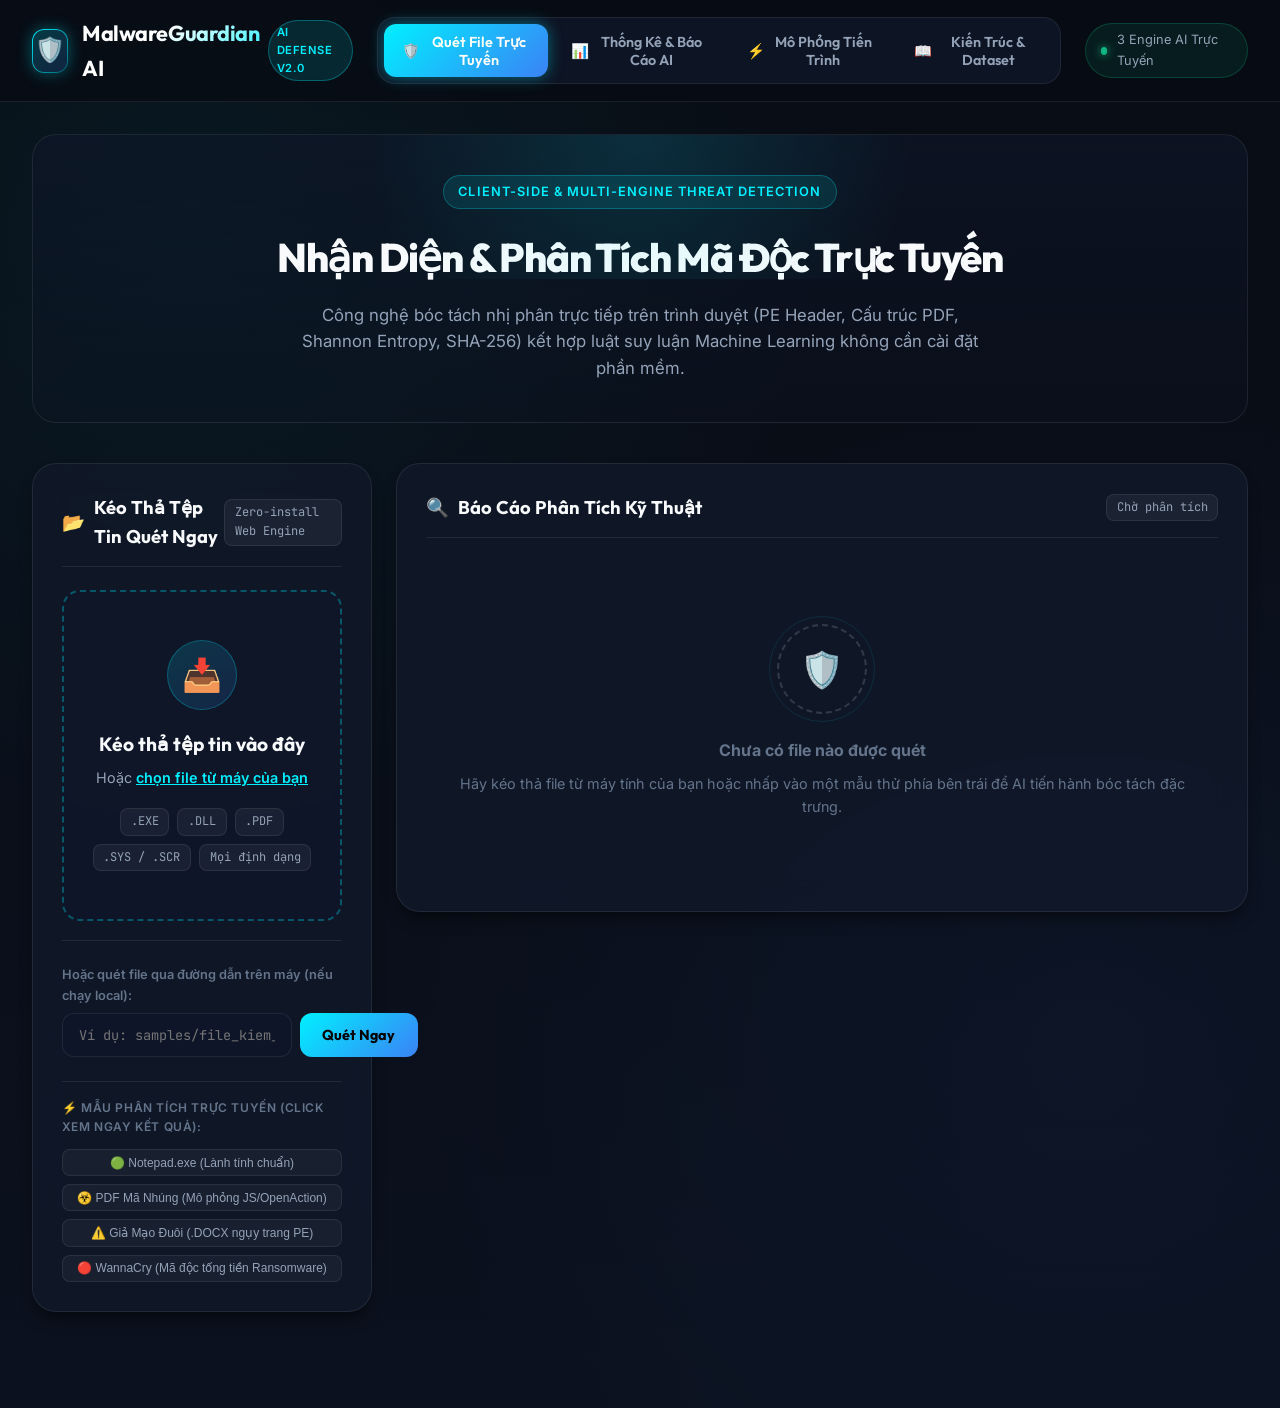
==== index.html @ 702cf010 "feat: redesign scan results into side-by-side two-column dashboard and implement 2-page enterprise c" ====
<!DOCTYPE html>
<html lang="vi">
<head>
  <meta charset="UTF-8">
  <meta name="viewport" content="width=device-width, initial-scale=1.0">
  <title>MalwareGuardian AI - Hệ Thống Nhận Diện Mã Độc Đa Tầng</title>
  <meta name="description" content="Hệ thống phân tích và nhận diện mã độc thời gian thực ứng dụng Machine Learning (PE Header, Cấu trúc PDF, Hành vi tiến trình hệ điều hành)">
  
  <!-- Google Fonts -->
  <link rel="preconnect" href="https://fonts.googleapis.com">
  <link rel="preconnect" href="https://fonts.gstatic.com" crossorigin>
  <link href="https://fonts.googleapis.com/css2?family=Inter:wght@300;400;500;600;700&family=Outfit:wght@400;500;600;700;800&family=JetBrains+Mono:wght@400;500;600&display=swap" rel="stylesheet">
  
  <!-- Stylesheet -->
  <link rel="stylesheet" href="./static/css/style.css">
</head>
<body>

  <!-- Site Header -->
  <header class="site-header">
    <div class="nav-container">
      <a href="#" class="brand">
        <div class="brand-icon">🛡️</div>
        <div class="brand-text">
          <div style="display:flex; align-items:center;">
            <h1>MalwareGuardian AI</h1>
            <span class="brand-badge">AI DEFENSE v2.0</span>
          </div>
        </div>
      </a>

      <!-- Navigation Tabs -->
      <nav class="nav-tabs" id="navTabs">
        <button class="nav-tab-btn active" data-tab="tab-scanner">
          <span>🛡️</span> Quét File Trực Tuyến
        </button>
        <button class="nav-tab-btn" data-tab="tab-analytics">
          <span>📊</span> Thống Kê & Báo Cáo AI
        </button>
        <button class="nav-tab-btn" data-tab="tab-simulator">
          <span>⚡</span> Mô Phỏng Tiến Trình
        </button>
        <button class="nav-tab-btn" data-tab="tab-docs">
          <span>📖</span> Kiến Trúc & Dataset
        </button>
      </nav>

      <!-- System Pulse -->
      <div class="system-status">
        <div class="status-dot"></div>
        <span>3 Engine AI Trực Tuyến</span>
      </div>
    </div>
  </header>

  <!-- Main Content Wrapper -->
  <main class="main-wrapper">

    <!-- =========================================================================
         TAB 1: FILE SCANNER (QUÉT FILE TRỰC TIẾP TRÊN TRÌNH DUYỆT)
         ========================================================================= -->
    <section id="tab-scanner" class="tab-content active">
      
      <div class="hero-banner">
        <div class="hero-tag">CLIENT-SIDE & MULTI-ENGINE THREAT DETECTION</div>
        <h2 class="hero-title">Nhận Diện & Phân Tích Mã Độc Trực Tuyến</h2>
        <p class="hero-desc">
          Công nghệ bóc tách nhị phân trực tiếp trên trình duyệt (PE Header, Cấu trúc PDF, Shannon Entropy, SHA-256) kết hợp luật suy luận Machine Learning không cần cài đặt phần mềm.
        </p>
      </div>

      <div class="scanner-grid">
        
        <!-- Left: Upload & Input Panel -->
        <div class="glass-card">
          <div class="card-header">
            <h3 class="card-title"><span>📂</span> Kéo Thả Tệp Tin Quét Ngay</h3>
            <span class="chip">Zero-install Web Engine</span>
          </div>

          <!-- Drag and Drop Zone -->
          <div class="dropzone" id="dropzone">
            <input type="file" id="fileInput" style="display: none;" />
            <div class="dropzone-icon">📥</div>
            <div class="dropzone-prompt">
              <h3>Kéo thả tệp tin vào đây</h3>
              <p>Hoặc <span style="color: var(--primary); text-decoration: underline; font-weight: 600;">chọn file từ máy của bạn</span></p>
            </div>
            <div class="supported-chips">
              <span class="chip">.EXE</span>
              <span class="chip">.DLL</span>
              <span class="chip">.PDF</span>
              <span class="chip">.SYS / .SCR</span>
              <span class="chip">Mọi định dạng</span>
            </div>
          </div>

          <!-- Local Path Scanner -->
          <div class="path-input-group" style="margin-top: 1.2rem;">
            <label for="localFilePath" style="font-size: 0.8rem; color: var(--text-dim); display: block; margin-bottom: 0.4rem;">Hoặc quét file qua đường dẫn trên máy (nếu chạy local):</label>
            <div class="path-input-flex" style="display: flex; gap: 0.5rem;">
              <input type="text" id="localFilePath" class="cyber-input" style="flex: 1;" placeholder="Ví dụ: samples/file_kiem_thu_mo_phong_doc_hai.pdf" />
              <button id="btnScanPath" class="cyber-btn" style="white-space: nowrap;">Quét Ngay</button>
            </div>
          </div>

          <!-- Quick Test Presets -->
          <div class="presets-section" style="margin-top: 1.5rem; border-top: 1px solid var(--border-subtle); padding-top: 1rem;">
            <div class="presets-title">⚡ Mẫu Phân Tích Trực Tuyến (Click xem ngay kết quả):</div>
            <div class="preset-buttons" style="margin-top: 0.8rem; display: flex; flex-direction: column; gap: 0.5rem;">
              <button class="preset-btn" data-preset="notepad" data-path="samples/file_lanh_tinh.exe">🟢 Notepad.exe (Lành tính chuẩn)</button>
              <button class="preset-btn" data-preset="pdf_exploit" data-path="samples/file_kiem_thu_mo_phong_doc_hai.pdf">☣️ PDF Mã Nhúng (Mô phỏng JS/OpenAction)</button>
              <button class="preset-btn" data-preset="spoofed" data-path="samples/file_doc_hai_gia_mao.docx">⚠️ Giả Mạo Đuôi (.DOCX ngụy trang PE)</button>
              <button class="preset-btn" data-preset="wannacry">🔴 WannaCry (Mã độc tống tiền Ransomware)</button>
            </div>
          </div>

        </div>

        <!-- Right: Real-time Scan Results Panel -->
        <div class="glass-card" id="resultsCard">
          <div class="card-header">
            <h3 class="card-title"><span>🔍</span> Báo Cáo Phân Tích Kỹ Thuật</h3>
            <span id="scanStatusBadge" class="chip">Chờ phân tích</span>
          </div>

          <!-- Placeholder when no scan performed -->
          <div id="scanPlaceholder" class="scan-placeholder">
            <div class="placeholder-radar">🛡️</div>
            <h4>Chưa có file nào được quét</h4>
            <p style="margin-top: 0.5rem; font-size: 0.9rem;">Hãy kéo thả file từ máy tính của bạn hoặc nhấp vào một mẫu thử phía bên trái để AI tiến hành bóc tách đặc trưng.</p>
          </div>

          <!-- Dynamic Results Content -->
          <div id="scanResultsContent" style="display: none;">
            
            <!-- Verdict Banner -->
            <div id="verdictBanner" class="verdict-banner safe">
              <div class="verdict-info">
                <div id="verdictIcon" class="verdict-icon">🛡️</div>
                <div>
                  <div id="verdictTitle" class="verdict-title">AN TOÀN / LÀNH TÍNH</div>
                  <div id="verdictEngine" style="font-size: 0.85rem; color: var(--text-muted);">Engine: AI PE Header Classifier</div>
                </div>
              </div>
              <div class="verdict-score-box">
                <div id="verdictScore" class="score-num">99.8%</div>
                <div class="score-label">Độ Tin Cậy AI</div>
              </div>
            </div>

            <!-- Two-Column Side-By-Side Forensic Dashboard (Cột kép song song không cần cuộn) -->
            <div class="results-columns-grid">

              <!-- CỘT 1: THÔNG SỐ ĐỊNH DANH & BẰNG CHỨNG NHỊ PHÂN -->
              <div class="result-column">
                <div class="column-card-title">
                  <span>📊</span> <span>Giám Định Nhị Phân & Thuộc Tính</span>
                </div>

                <!-- Hashes & File Info -->
                <div class="meta-section">
                  <div class="meta-box">
                    <div class="meta-label">
                      <span>Tên Tập Tin</span>
                      <span id="resFileTypeBadge" class="chip">PE</span>
                    </div>
                    <div id="resFileName" class="meta-value">notepad.exe</div>
                    <div id="resFileSize" style="font-size: 0.75rem; color: var(--text-dim); margin-top: 0.2rem;">214.5 KB</div>
                  </div>

                  <div class="meta-box">
                    <div class="meta-label">
                      <span>MÃ BĂM SHA-256</span>
                      <button class="copy-btn" id="btnCopyHash" title="Sao chép SHA-256">📋 Copy</button>
                    </div>
                    <div id="resSha256" class="meta-value" style="font-size: 0.75rem;">-</div>
                  </div>
                </div>

                <!-- Shannon Entropy Bar -->
                <div class="entropy-container">
                  <div class="entropy-header">
                    <div><strong>Độ Hỗn Loạn Shannon Entropy:</strong> <span id="entropyVal" style="color: var(--primary); font-family: var(--font-mono); font-weight: 700;">3.42</span> / 8.0</div>
                    <div id="entropyStatus" style="font-size: 0.8rem; color: var(--safe);">Bình thường (Dữ liệu không bị mã hóa ngầm)</div>
                  </div>
                  <div class="entropy-track">
                    <div id="entropyFill" class="entropy-fill" style="width: 43%;"></div>
                  </div>
                  <div class="entropy-scale">
                    <span>0.0 (Thuần văn bản)</span>
                    <span>6.0 (Dữ liệu nén)</span>
                    <span>7.2+ (Nghi vấn Packer/Ransomware)</span>
                    <span>8.0</span>
                  </div>
                </div>

                <!-- Technical Extracted Features Table -->
                <div class="feature-details">
                  <div style="padding: 0.75rem 1rem; border-bottom: 1px solid var(--border-subtle); font-size: 0.85rem; font-weight: 700; display: flex; justify-content: space-between;">
                    <span>Chi Tiết Đặc Trưng Kỹ Thuật Trích Xuất</span>
                    <span id="featuresCountBadge" style="color: var(--primary);">25 thông số</span>
                  </div>
                  <div style="max-height: 220px; overflow-y: auto;">
                    <table class="feature-table">
                      <thead>
                        <tr>
                          <th>Thuộc Tính (Feature)</th>
                          <th>Giá Trị Trích Xuất</th>
                        </tr>
                      </thead>
                      <tbody id="featuresTableBody">
                        <!-- Dynamic Rows -->
                      </tbody>
                    </table>
                  </div>
                </div>
              </div>

              <!-- CỘT 2: PHÂN TÍCH HÀNH VI MITRE & TRUNG TÂM KHẮC PHỤC (CỘT MỚI) -->
              <div class="result-column">
                <div class="column-card-title">
                  <span>🎯</span> <span>Hành Vi MITRE ATT&CK & Ứng Cứu Sự Cố</span>
                </div>

                <!-- Threat Behavior & MITRE ATT&CK Mapping (Xem nó làm gì) -->
                <div id="threatBehaviorCard" class="feature-details" style="border-left: 3px solid var(--danger); margin-top: 0; padding: 1rem;">
                  <div style="font-weight: 700; font-size: 0.95rem; margin-bottom: 0.5rem; color: #fff; display: flex; align-items: center; justify-content: space-between;">
                    <span>🎯 Phân Tích Hành Vi & MITRE ATT&CK</span>
                    <span id="threatAttackBadge" class="chip" style="color: var(--danger); border-color: var(--danger);">Phát hiện rủi ro</span>
                  </div>
                  <p id="behaviorSummaryText" style="font-size: 0.85rem; color: var(--text-muted); margin-bottom: 0.75rem;">-</p>
                  
                  <div style="font-size: 0.8rem; font-weight: 600; color: var(--text-main); margin-bottom: 0.4rem;">Các hành vi mã độc ghi nhận:</div>
                  <ul id="threatActionsList" style="font-size: 0.8rem; color: var(--text-muted); padding-left: 1.2rem; line-height: 1.6; margin-bottom: 0.8rem;">
                  </ul>

                  <div id="mitreContainer" style="display: flex; gap: 0.4rem; flex-wrap: wrap;">
                  </div>
                </div>

                <!-- Incident Remediation & Vault Center (Khắc phục sự cố) -->
                <div class="feature-details" style="border-left: 3px solid var(--primary); background: rgba(15, 23, 42, 0.85); margin-top: 0; padding: 1rem;">
                  <div style="font-weight: 700; font-size: 0.95rem; margin-bottom: 0.4rem; color: #fff;">
                    🛡️ Trung Tâm Khắc Phục Sự Cố & Vùng An Toàn
                  </div>
                  <p style="font-size: 0.8rem; color: var(--text-dim); margin-bottom: 0.9rem;">
                    Các tùy chọn xử lý tức thời nhằm bảo vệ máy tính, vô hiệu hóa mã độc (chống Defender xóa nhầm) và xuất báo cáo PDF.
                  </p>
                  <div style="display: grid; grid-template-columns: repeat(2, 1fr); gap: 0.6rem;">
                    <button id="btnQuarantine" class="cyber-btn cyber-btn-outline" style="font-size: 0.78rem; padding: 0.6rem; border-color: rgba(245, 158, 11, 0.4); color: var(--warning);">
                      🔒 Cách Ly Vào Vault (Mã Hóa)
                    </button>
                    <button id="btnDisarmPdf" class="cyber-btn cyber-btn-outline" style="font-size: 0.78rem; padding: 0.6rem; border-color: rgba(16, 185, 129, 0.4); color: var(--safe);">
                      🧹 Khử Độc Tài Liệu (CDR Disarm)
                    </button>
                    <button id="btnExportPdf" class="cyber-btn" style="font-size: 0.78rem; padding: 0.6rem; background: linear-gradient(135deg, #00f0ff, #3b82f6); color: #000;">
                      📄 Xuất Báo Cáo Sự Cố PDF
                    </button>
                    <button id="btnShredFile" class="cyber-btn cyber-btn-outline" style="font-size: 0.78rem; padding: 0.6rem; border-color: rgba(244, 63, 94, 0.4); color: var(--danger);">
                      💣 Tiêu Hủy Vĩnh Viễn (DoD)
                    </button>
                  </div>
                  <div id="remediationStatusMsg" style="display: none; margin-top: 0.8rem; font-size: 0.8rem; padding: 0.6rem; border-radius: var(--radius-sm); background: rgba(16, 185, 129, 0.1); border: 1px solid rgba(16, 185, 129, 0.3); color: var(--safe);">
                  </div>
                </div>

                <!-- Action Export Bar -->
                <div style="display: flex; gap: 0.75rem; margin-top: 0.2rem;">
                  <button id="btnExportJson" class="cyber-btn cyber-btn-outline" style="flex: 1;">📥 Xuất Dữ Liệu JSON</button>
                  <button id="btnScanAnother" class="cyber-btn" style="flex: 1;">🔄 Quét File Mới</button>
                </div>

              </div>

            </div>

          </div>

        </div>

      </div>

    </section>

    <!-- =========================================================================
         TAB 2: MODEL ANALYTICS & ACADEMIC REPORTS
         ========================================================================= -->
    <section id="tab-analytics" class="tab-content">
      
      <div class="hero-banner">
        <div class="hero-tag">ACADEMIC BENCHMARKS & EVALUATION</div>
        <h2 class="hero-title">Thống Kê Mô Hình & Biểu Đồ Nghiên Cứu</h2>
        <p class="hero-desc">
          Kết quả đánh giá thực nghiệm của 3 Engine Machine Learning trên các tập dữ liệu chuẩn Kaggle (Ma trận nhầm lẫn, Feature Importance, So sánh hiệu năng).
        </p>
      </div>

      <!-- Overview 3 Models Cards -->
      <div class="models-overview-grid">
        
        <!-- Model 1: PE Static -->
        <div class="model-metric-card">
          <span class="model-badge">ENGINE 1: PE HEADER</span>
          <h3>Mã Độc File Thực Thi (.exe, .dll)</h3>
          <p style="font-size: 0.85rem; color: var(--text-muted);">Huấn luyện trên 1.156 mẫu Windows PE với 25 đặc trưng cấu trúc Header.</p>
          <div class="metric-stats-row">
            <div class="metric-stat-item">
              <div class="stat-val">97.41%</div>
              <div class="stat-name">Accuracy (Độ chính xác)</div>
            </div>
            <div class="metric-stat-item">
              <div class="stat-val">99.13%</div>
              <div class="stat-name">Recall (Độ nhạy bắt sâu)</div>
            </div>
            <div class="metric-stat-item">
              <div class="stat-val">97.44%</div>
              <div class="stat-name">F1-Score</div>
            </div>
            <div class="metric-stat-item">
              <div class="stat-val">99.80%</div>
              <div class="stat-name">ROC-AUC</div>
            </div>
          </div>
        </div>

        <!-- Model 2: PDF Structure -->
        <div class="model-metric-card">
          <span class="model-badge" style="background: rgba(16, 185, 129, 0.15); color: var(--safe);">ENGINE 2: PDF MALWARE</span>
          <h3>Mã Độc Tài Liệu PDF (.pdf)</h3>
          <p style="font-size: 0.85rem; color: var(--text-muted);">Huấn luyện trên 9.109 mẫu tài liệu PDF với 27 thẻ cấu trúc nhúng JavaScript ngầm.</p>
          <div class="metric-stats-row">
            <div class="metric-stat-item">
              <div class="stat-val" style="color: var(--primary);">100.0%</div>
              <div class="stat-name">Accuracy</div>
            </div>
            <div class="metric-stat-item">
              <div class="stat-val" style="color: var(--primary);">100.0%</div>
              <div class="stat-name">Precision (Độ chuẩn)</div>
            </div>
            <div class="metric-stat-item">
              <div class="stat-val" style="color: var(--primary);">1.0000</div>
              <div class="stat-name">F1-Score (Balanced)</div>
            </div>
            <div class="metric-stat-item">
              <div class="stat-val" style="color: var(--primary);">1.0000</div>
              <div class="stat-name">ROC-AUC</div>
            </div>
          </div>
        </div>

        <!-- Model 3: 100k Behavior -->
        <div class="model-metric-card">
          <span class="model-badge" style="background: rgba(139, 92, 246, 0.15); color: #c084fc;">ENGINE 3: DYNAMIC BEHAVIOR</span>
          <h3>Hành Vi Tiến Trình & Bộ Nhớ</h3>
          <p style="font-size: 0.85rem; color: var(--text-muted);">Huấn luyện trên 100.000 mẫu hành vi tiến trình hệ điều hành (50k malware, 50k benign).</p>
          <div class="metric-stats-row">
            <div class="metric-stat-item">
              <div class="stat-val" style="color: #c084fc;">100.0%</div>
              <div class="stat-name">Accuracy (100k mẫu)</div>
            </div>
            <div class="metric-stat-item">
              <div class="stat-val" style="color: #c084fc;">100.0%</div>
              <div class="stat-name">Precision</div>
            </div>
            <div class="metric-stat-item">
              <div class="stat-val" style="color: #c084fc;">1.0000</div>
              <div class="stat-name">F1-Score</div>
            </div>
            <div class="metric-stat-item">
              <div class="stat-val" style="color: #c084fc;">LightGBM</div>
              <div class="stat-name">Mô hình tối ưu nhất</div>
            </div>
          </div>
        </div>

      </div>

      <!-- High Resolution Academic Charts Section -->
      <div style="margin-bottom: 1.5rem; display: flex; justify-content: space-between; align-items: center;">
        <div>
          <h3 style="font-family: var(--font-heading); font-size: 1.4rem;">Trọn Bộ Biểu Đồ Nghiên Cứu (Nhấp vào ảnh để phóng to)</h3>
          <p style="font-size: 0.9rem; color: var(--text-muted);">Tất cả biểu đồ độ phân giải 300 DPI sẵn sàng phục vụ bài thuyết trình và báo cáo.</p>
        </div>
      </div>

      <div class="reports-gallery">
        
        <!-- Chart 1 -->
        <div class="chart-card">
          <h4><span>🎯 Ma trận nhầm lẫn PE (Confusion Matrix)</span> <span class="chip">PE Model</span></h4>
          <div class="chart-img-wrap" onclick="openImageModal('./reports/pe_confusion_matrix.png')">
            <img src="./reports/pe_confusion_matrix.png" alt="PE Confusion Matrix" loading="lazy">
          </div>
        </div>

        <!-- Chart 2 -->
        <div class="chart-card">
          <h4><span>⭐ Top 15 Đặc Trưng PE Quan Trọng Nhất</span> <span class="chip">Feature Importance</span></h4>
          <div class="chart-img-wrap" onclick="openImageModal('./reports/pe_feature_importance.png')">
            <img src="./reports/pe_feature_importance.png" alt="PE Feature Importance" loading="lazy">
          </div>
        </div>

        <!-- Chart 3 -->
        <div class="chart-card">
          <h4><span>📈 So sánh 4 thuật toán PE (RF, XGB, LGBM, GB)</span> <span class="chip">Benchmark</span></h4>
          <div class="chart-img-wrap" onclick="openImageModal('./reports/pe_model_comparison.png')">
            <img src="./reports/pe_model_comparison.png" alt="PE Model Comparison" loading="lazy">
          </div>
        </div>

        <!-- Chart 4 -->
        <div class="chart-card">
          <h4><span>🎯 Ma trận nhầm lẫn PDF Malware</span> <span class="chip">PDF Model</span></h4>
          <div class="chart-img-wrap" onclick="openImageModal('./reports/pdf_confusion_matrix.png')">
            <img src="./reports/pdf_confusion_matrix.png" alt="PDF Confusion Matrix" loading="lazy">
          </div>
        </div>

        <!-- Chart 5 -->
        <div class="chart-card">
          <h4><span>⭐ Top 12 Thẻ Cấu Trúc PDF Nhạy Cảm</span> <span class="chip">PDF Features</span></h4>
          <div class="chart-img-wrap" onclick="openImageModal('./reports/pdf_feature_importance.png')">
            <img src="./reports/pdf_feature_importance.png" alt="PDF Feature Importance" loading="lazy">
          </div>
        </div>

        <!-- Chart 6 -->
        <div class="chart-card">
          <h4><span>📈 So sánh thuật toán trên tập 100.000 mẫu</span> <span class="chip">Behavior 100k</span></h4>
          <div class="chart-img-wrap" onclick="openImageModal('./reports/behavior_model_comparison.png')">
            <img src="./reports/behavior_model_comparison.png" alt="Behavior Comparison" loading="lazy">
          </div>
        </div>

      </div>

    </section>

    <!-- =========================================================================
         TAB 3: PROCESS BEHAVIOR SIMULATOR (MÔ PHỎNG HÀNH VI 100K MẪU)
         ========================================================================= -->
    <section id="tab-simulator" class="tab-content">
      
      <div class="hero-banner">
        <div class="hero-tag">DYNAMIC PROCESS TELEMETRY SIMULATOR</div>
        <h2 class="hero-title">Mô Phỏng Nhận Diện Hành Vi Tiến Trình</h2>
        <p class="hero-desc">
          Thử nghiệm trực tiếp mô hình LightGBM (huấn luyện trên 100.000 mẫu hệ điều hành) bằng cách nhập thông số giám sát luồng thực thi và quản lý bộ nhớ tiến trình.
        </p>
      </div>

      <div class="scanner-grid">
        
        <!-- Input Form -->
        <div class="glass-card">
          <div class="card-header">
            <h3 class="card-title"><span>⚙️</span> Thông Số Bộ Nhớ & Tiến Trình</h3>
            <div class="preset-buttons">
              <button class="preset-btn" id="btnPresetBenignProc">🟢 Mẫu Lành Tính</button>
              <button class="preset-btn" id="btnPresetMalProc">🔴 Mẫu Mã Độc</button>
            </div>
          </div>

          <form id="simForm">
            <div class="sim-form-grid">
              <div class="sim-input-box">
                <label>total_vm (Bộ nhớ ảo tổng)</label>
                <input type="number" id="sim_total_vm" class="cyber-input" value="150" />
              </div>
              <div class="sim-input-box">
                <label>exec_vm (Vùng nhớ thực thi)</label>
                <input type="number" id="sim_exec_vm" class="cyber-input" value="124" />
              </div>
              <div class="sim-input-box">
                <label>shared_vm (Vùng nhớ chia sẻ)</label>
                <input type="number" id="sim_shared_vm" class="cyber-input" value="120" />
              </div>
              <div class="sim-input-box">
                <label>map_count (Số phân đoạn map)</label>
                <input type="number" id="sim_map_count" class="cyber-input" value="6850" />
              </div>
              <div class="sim-input-box">
                <label>nvcsw (Chuyển đổi ngữ cảnh tự nguyện)</label>
                <input type="number" id="sim_nvcsw" class="cyber-input" value="341974" />
              </div>
              <div class="sim-input-box">
                <label>min_flt (Lỗi trang nhớ nhẹ)</label>
                <input type="number" id="sim_min_flt" class="cyber-input" value="0" />
              </div>
              <div class="sim-input-box">
                <label>maj_flt (Lỗi trang nhớ nặng)</label>
                <input type="number" id="sim_maj_flt" class="cyber-input" value="120" />
              </div>
              <div class="sim-input-box">
                <label>utime (Thời gian CPU User)</label>
                <input type="number" id="sim_utime" class="cyber-input" value="380690" />
              </div>
              <div class="sim-input-box">
                <label>prio (Mức ưu tiên tiến trình)</label>
                <input type="number" id="sim_prio" class="cyber-input" value="3069378560" />
              </div>
            </div>

            <button type="submit" class="cyber-btn" style="width: 100%;">⚡ Chạy Dự Đoán Mô Hình Hành Vi</button>
          </form>
        </div>

        <!-- Sim Results -->
        <div class="glass-card">
          <div class="card-header">
            <h3 class="card-title"><span>🧠</span> Kết Luận Của AI Hành Vi</h3>
            <span class="chip">Engine 100k</span>
          </div>

          <div id="simResultBox" style="padding: 2rem; text-align: center;">
            <div id="simIcon" style="font-size: 3.5rem; margin-bottom: 1rem;">🛡️</div>
            <h3 id="simVerdictTitle" style="font-family: var(--font-heading); font-size: 1.5rem; color: var(--safe); margin-bottom: 0.5rem;">
              TIẾN TRÌNH LÀNH TÍNH
            </h3>
            <p id="simDesc" style="color: var(--text-muted); font-size: 0.95rem; max-width: 400px; margin: 0 auto 1.5rem;">
              Mô hình xác nhận các chỉ số cấp phát bộ nhớ ảo và chuyển đổi ngữ cảnh phù hợp với tiến trình phần mềm hợp pháp.
            </p>
            <div style="background: rgba(15, 23, 42, 0.7); padding: 1rem; border-radius: var(--radius-md); border: 1px solid var(--border-subtle); display: inline-block;">
              <span style="font-size: 0.8rem; color: var(--text-dim); text-transform: uppercase;">Độ Tin Cậy Mô Hình: </span>
              <strong id="simProb" style="color: var(--primary); font-size: 1.2rem;">100.0%</strong>
            </div>
          </div>
        </div>

      </div>

    </section>

    <!-- =========================================================================
         TAB 4: ARCHITECTURE & METHODOLOGY
         ========================================================================= -->
    <section id="tab-docs" class="tab-content">
      
      <div class="hero-banner">
        <div class="hero-tag">SYSTEM ARCHITECTURE & METHODOLOGY</div>
        <h2 class="hero-title">Kiến Trúc Hệ Thống & Phương Pháp Luận</h2>
        <p class="hero-desc">
          Tài liệu tổng quan kiến trúc phân tích mã độc đa tầng ứng dụng Trí Tuệ Nhân Tạo (Machine Learning).
        </p>
      </div>

      <div class="glass-card" style="margin-bottom: 2rem;">
        <h3 style="font-family: var(--font-heading); font-size: 1.3rem; margin-bottom: 1rem; color: var(--primary);">
          1. Sơ Đồ Kiến Trúc Hệ Thống (Multi-Engine Defense Pipeline)
        </h3>
        <p style="color: var(--text-muted); margin-bottom: 1.5rem;">
          Hệ thống được thiết kế theo mô hình điều phối phân tầng (Dispatcher Pattern) tương tự các giải pháp EDR / Antivirus hiện đại:
        </p>
        
        <div style="background: rgba(15, 23, 42, 0.8); padding: 1.5rem; border-radius: var(--radius-md); border: 1px solid var(--border-subtle); font-family: var(--font-mono); font-size: 0.85rem; line-height: 1.8;">
          [ Tệp tin tải lên / Chọn từ thiết bị ]<br>
          &nbsp;&nbsp;&nbsp;&nbsp;│<br>
          &nbsp;&nbsp;&nbsp;&nbsp;▼<br>
          &nbsp;&nbsp;<strong>BƯỚC 1:</strong> Xác thực Magic Bytes & Kiểm tra Giả mạo đuôi (Extension Spoofing Detection)<br>
          &nbsp;&nbsp;<strong>BƯỚC 2:</strong> Tính mã băm (MD5 / SHA-256) & Đo độ hỗn loạn dữ liệu (Shannon Entropy)<br>
          &nbsp;&nbsp;&nbsp;&nbsp;│<br>
          &nbsp;&nbsp;&nbsp;&nbsp;├─► <strong>Định dạng PE (EXE, DLL, SYS):</strong> Gọi <code>parsePE()</code> ➔ Mô hình Random Forest PE (Acc: 97.4%)<br>
          &nbsp;&nbsp;&nbsp;&nbsp;├─► <strong>Định dạng PDF:</strong> Gọi <code>parsePDF()</code> ➔ Mô hình Random Forest PDF (Acc: 100%)<br>
          &nbsp;&nbsp;&nbsp;&nbsp;├─► <strong>Định dạng Khác:</strong> Động cơ Heuristic & Phân tích Shannon Entropy chống Ransomware<br>
          &nbsp;&nbsp;&nbsp;&nbsp;│<br>
          &nbsp;&nbsp;&nbsp;&nbsp;▼<br>
          [ Báo Cáo Bảo Mật Toàn Diện & Xuất Dữ Liệu JSON ]
        </div>
      </div>

      <div class="models-overview-grid">
        <div class="glass-card">
          <h4 style="color: var(--primary); margin-bottom: 0.5rem;">Dataset 1: Windows PE</h4>
          <p style="font-size: 0.85rem; color: var(--text-muted);">
            Bộ dữ liệu 1.156 mẫu PE gồm 25 thuộc tính quan trọng: SizeOfCode, AddressOfEntryPoint, Section Entropy, DllCharacteristics, Imports, Exports...
          </p>
        </div>
        <div class="glass-card">
          <h4 style="color: var(--safe); margin-bottom: 0.5rem;">Dataset 2: Contagio PDF</h4>
          <p style="font-size: 0.85rem; color: var(--text-muted);">
            Trích xuất từ nguồn học thuật Contagio Dump qua các công cụ PDFiD, PDF-parser với 27 đặc trưng cấu trúc (/JavaScript, /OpenAction, /XFA, Stream...).
          </p>
        </div>
        <div class="glass-card">
          <h4 style="color: #c084fc; margin-bottom: 0.5rem;">Dataset 3: 100k Behavior</h4>
          <p style="font-size: 0.85rem; color: var(--text-muted);">
            Tập dữ liệu lớn 100.000 bản ghi giám sát 33 chỉ số tiến trình hệ điều hành (Virtual memory, context switch, page faults) cân bằng hoàn hảo 50k - 50k.
          </p>
        </div>
      </div>

    </section>

  </main>

  <!-- Modal for Image Enlargement -->
  <div class="modal-overlay" id="imgModal" onclick="closeImageModal()">
    <div class="modal-content" onclick="event.stopPropagation()">
      <button class="modal-close" onclick="closeImageModal()">&times;</button>
      <img id="modalImg" src="" alt="Enlarged Report Chart" />
    </div>
  </div>

  <!-- Client-Side PDF Generation Engines (jsPDF & AutoTable) -->
  <script src="https://cdnjs.cloudflare.com/ajax/libs/jspdf/2.5.1/jspdf.umd.min.js"></script>
  <script src="https://cdnjs.cloudflare.com/ajax/libs/jspdf-autotable/3.8.2/jspdf.plugin.autotable.min.js"></script>

  <!-- JavaScript Application Logic -->
  <script src="./static/js/app.js"></script>
</body>
</html>
---- static/css/style.css ----
/* ==========================================================================
   MALWAREGUARDIAN AI - DESIGN SYSTEM & STYLESHEET
   Aesthetics: Cyber Defense Operations Center (Dark Modern Glassmorphism)
   ========================================================================== */

:root {
  --bg-primary: #080c14;
  --bg-secondary: #0f172a;
  --bg-card: rgba(18, 26, 43, 0.75);
  --bg-card-hover: rgba(26, 38, 64, 0.85);
  --border-subtle: rgba(255, 255, 255, 0.08);
  --border-highlight: rgba(0, 240, 255, 0.25);
  
  --primary: #00f0ff;
  --primary-glow: rgba(0, 240, 255, 0.35);
  --primary-gradient: linear-gradient(135deg, #00f0ff 0%, #3b82f6 100%);
  
  --safe: #10b981;
  --safe-glow: rgba(16, 185, 129, 0.3);
  --safe-gradient: linear-gradient(135deg, #10b981 0%, #059669 100%);
  
  --danger: #f43f5e;
  --danger-glow: rgba(244, 63, 94, 0.35);
  --danger-gradient: linear-gradient(135deg, #f43f5e 0%, #e11d48 100%);
  
  --warning: #f59e0b;
  --warning-glow: rgba(245, 158, 11, 0.3);
  
  --text-main: #f8fafc;
  --text-muted: #94a3b8;
  --text-dim: #64748b;
  
  --font-heading: 'Outfit', -apple-system, BlinkMacSystemFont, 'Segoe UI', Roboto, sans-serif;
  --font-body: 'Inter', -apple-system, BlinkMacSystemFont, 'Segoe UI', Roboto, sans-serif;
  --font-mono: 'JetBrains Mono', 'Fira Code', Consolas, monospace;
  
  --radius-sm: 8px;
  --radius-md: 12px;
  --radius-lg: 18px;
  --radius-xl: 24px;
  
  --shadow-sm: 0 4px 6px -1px rgba(0, 0, 0, 0.3);
  --shadow-md: 0 10px 15px -3px rgba(0, 0, 0, 0.4), 0 4px 6px -4px rgba(0, 0, 0, 0.3);
  --shadow-lg: 0 20px 25px -5px rgba(0, 0, 0, 0.5), 0 8px 10px -6px rgba(0, 0, 0, 0.4);
  --shadow-neon: 0 0 25px var(--primary-glow);
}

* {
  margin: 0;
  padding: 0;
  box-sizing: border-box;
}

body {
  font-family: var(--font-body);
  background-color: var(--bg-primary);
  background-image: 
    radial-gradient(circle at 15% 15%, rgba(0, 240, 255, 0.05) 0%, transparent 40%),
    radial-gradient(circle at 85% 75%, rgba(59, 130, 246, 0.05) 0%, transparent 45%),
    linear-gradient(to bottom, #080c14, #0b111e);
  color: var(--text-main);
  min-height: 100vh;
  line-height: 1.6;
  overflow-x: hidden;
}

/* Scrollbar */
::-webkit-scrollbar {
  width: 8px;
  height: 8px;
}
::-webkit-scrollbar-track {
  background: var(--bg-primary);
}
::-webkit-scrollbar-thumb {
  background: #1e293b;
  border-radius: 4px;
}
::-webkit-scrollbar-thumb:hover {
  background: #334155;
}

/* Header & Navbar */
.site-header {
  position: sticky;
  top: 0;
  z-index: 100;
  background: rgba(8, 12, 20, 0.85);
  backdrop-filter: blur(16px);
  -webkit-backdrop-filter: blur(16px);
  border-bottom: 1px solid var(--border-subtle);
  padding: 1rem 2rem;
}

.nav-container {
  max-width: 1400px;
  margin: 0 auto;
  display: flex;
  align-items: center;
  justify-content: space-between;
  gap: 1.5rem;
}

.brand {
  display: flex;
  align-items: center;
  gap: 0.85rem;
  text-decoration: none;
  color: inherit;
}

.brand-icon {
  width: 44px;
  height: 44px;
  border-radius: var(--radius-md);
  background: linear-gradient(135deg, rgba(0, 240, 255, 0.2), rgba(59, 130, 246, 0.2));
  border: 1px solid var(--border-highlight);
  display: flex;
  align-items: center;
  justify-content: center;
  font-size: 1.5rem;
  box-shadow: 0 0 15px var(--primary-glow);
  position: relative;
}

.brand-icon::after {
  content: '';
  position: absolute;
  inset: -1px;
  border-radius: var(--radius-md);
  padding: 1px;
  background: linear-gradient(135deg, var(--primary), transparent);
  -webkit-mask: linear-gradient(#fff 0 0) content-box, linear-gradient(#fff 0 0);
  -webkit-mask-composite: xor;
  mask-composite: exclude;
}

.brand-text h1 {
  font-family: var(--font-heading);
  font-size: 1.35rem;
  font-weight: 700;
  letter-spacing: -0.02em;
  background: linear-gradient(135deg, #ffffff 40%, var(--primary) 100%);
  -webkit-background-clip: text;
  -webkit-text-fill-color: transparent;
}

.brand-badge {
  font-size: 0.7rem;
  padding: 0.15rem 0.5rem;
  border-radius: 9999px;
  background: rgba(0, 240, 255, 0.12);
  color: var(--primary);
  border: 1px solid rgba(0, 240, 255, 0.3);
  font-weight: 600;
  letter-spacing: 0.05em;
  text-transform: uppercase;
  margin-left: 0.5rem;
}

/* Nav Tabs */
.nav-tabs {
  display: flex;
  background: rgba(15, 23, 42, 0.8);
  padding: 0.35rem;
  border-radius: var(--radius-lg);
  border: 1px solid var(--border-subtle);
  gap: 0.25rem;
}

.nav-tab-btn {
  background: transparent;
  border: none;
  color: var(--text-muted);
  font-family: var(--font-heading);
  font-size: 0.9rem;
  font-weight: 600;
  padding: 0.55rem 1.15rem;
  border-radius: var(--radius-md);
  cursor: pointer;
  transition: all 0.25s ease;
  display: flex;
  align-items: center;
  gap: 0.5rem;
}

.nav-tab-btn:hover {
  color: var(--text-main);
  background: rgba(255, 255, 255, 0.05);
}

.nav-tab-btn.active {
  color: #ffffff;
  background: var(--primary-gradient);
  box-shadow: 0 0 15px rgba(0, 240, 255, 0.4);
}

/* System Pulse Indicator */
.system-status {
  display: flex;
  align-items: center;
  gap: 0.6rem;
  font-size: 0.8rem;
  color: var(--text-muted);
  background: rgba(16, 185, 129, 0.1);
  padding: 0.4rem 0.9rem;
  border-radius: 9999px;
  border: 1px solid rgba(16, 185, 129, 0.25);
}

.status-dot {
  width: 8px;
  height: 8px;
  background-color: var(--safe);
  border-radius: 50%;
  box-shadow: 0 0 8px var(--safe);
  animation: pulse-dot 2s infinite;
}

@keyframes pulse-dot {
  0% { transform: scale(0.95); box-shadow: 0 0 0 0 rgba(16, 185, 129, 0.7); }
  70% { transform: scale(1.1); box-shadow: 0 0 0 6px rgba(16, 185, 129, 0); }
  100% { transform: scale(0.95); box-shadow: 0 0 0 0 rgba(16, 185, 129, 0); }
}

/* Main Container */
.main-wrapper {
  max-width: 1400px;
  margin: 2rem auto;
  padding: 0 2rem 4rem 2rem;
}

/* Tab Panels */
.tab-content {
  display: none;
  animation: fadeIn 0.35s ease;
}

.tab-content.active {
  display: block;
}

@keyframes fadeIn {
  from { opacity: 0; transform: translateY(8px); }
  to { opacity: 1; transform: translateY(0); }
}

/* Hero Section */
.hero-banner {
  text-align: center;
  margin-bottom: 2.5rem;
  padding: 2.5rem 1.5rem;
  background: linear-gradient(180deg, rgba(15, 23, 42, 0.6) 0%, rgba(15, 23, 42, 0.2) 100%);
  border-radius: var(--radius-xl);
  border: 1px solid var(--border-subtle);
  position: relative;
  overflow: hidden;
}

.hero-banner::before {
  content: '';
  position: absolute;
  top: -50%;
  left: 50%;
  transform: translateX(-50%);
  width: 60%;
  height: 100%;
  background: radial-gradient(circle, rgba(0, 240, 255, 0.12) 0%, transparent 70%);
  pointer-events: none;
}

.hero-tag {
  display: inline-flex;
  align-items: center;
  gap: 0.5rem;
  font-size: 0.8rem;
  font-weight: 600;
  text-transform: uppercase;
  letter-spacing: 0.08em;
  padding: 0.35rem 0.9rem;
  border-radius: 9999px;
  background: rgba(0, 240, 255, 0.1);
  color: var(--primary);
  border: 1px solid rgba(0, 240, 255, 0.25);
  margin-bottom: 1rem;
}

.hero-title {
  font-family: var(--font-heading);
  font-size: 2.5rem;
  font-weight: 800;
  letter-spacing: -0.03em;
  margin-bottom: 0.8rem;
}

.hero-desc {
  max-width: 680px;
  margin: 0 auto;
  color: var(--text-muted);
  font-size: 1.05rem;
}

/* Scanner Layout Grid */
.scanner-grid {
  display: grid;
  grid-template-columns: 340px 1fr;
  gap: 1.5rem;
  align-items: start;
}

@media (max-width: 1080px) {
  .scanner-grid {
    grid-template-columns: 1fr;
  }
}

#resultsCard {
  scroll-margin-top: 90px;
}

/* Modern Split Multi-Column Result Layout (Cột kép song song không cần cuộn) */
.results-columns-grid {
  display: grid;
  grid-template-columns: 1fr 1fr;
  gap: 1.5rem;
  margin-top: 1.2rem;
  align-items: start;
}

.result-column {
  display: flex;
  flex-direction: column;
  gap: 1rem;
}

.column-card-title {
  font-family: var(--font-heading);
  font-size: 0.9rem;
  font-weight: 700;
  text-transform: uppercase;
  letter-spacing: 0.04em;
  color: var(--text-main);
  display: flex;
  align-items: center;
  gap: 0.5rem;
  padding-bottom: 0.5rem;
  border-bottom: 1px solid var(--border-subtle);
  margin-bottom: 0.2rem;
}

@media (max-width: 1200px) {
  .results-columns-grid {
    grid-template-columns: 1fr;
  }
}

/* Glass Card */
.glass-card {
  background: var(--bg-card);
  backdrop-filter: blur(16px);
  -webkit-backdrop-filter: blur(16px);
  border: 1px solid var(--border-subtle);
  border-radius: var(--radius-xl);
  padding: 1.8rem;
  box-shadow: var(--shadow-md);
  transition: border-color 0.3s ease, box-shadow 0.3s ease;
}

.glass-card:hover {
  border-color: rgba(255, 255, 255, 0.15);
}

.card-header {
  display: flex;
  align-items: center;
  justify-content: space-between;
  margin-bottom: 1.4rem;
  padding-bottom: 0.9rem;
  border-bottom: 1px solid var(--border-subtle);
}

.card-title {
  font-family: var(--font-heading);
  font-size: 1.15rem;
  font-weight: 700;
  display: flex;
  align-items: center;
  gap: 0.6rem;
}

/* Dropzone */
.dropzone {
  border: 2px dashed rgba(0, 240, 255, 0.3);
  background: rgba(15, 23, 42, 0.5);
  border-radius: var(--radius-lg);
  padding: 3rem 1.5rem;
  text-align: center;
  cursor: pointer;
  transition: all 0.3s ease;
  position: relative;
  overflow: hidden;
}

.dropzone:hover, .dropzone.dragover {
  border-color: var(--primary);
  background: rgba(0, 240, 255, 0.05);
  box-shadow: 0 0 30px rgba(0, 240, 255, 0.15) inset;
}

.dropzone-icon {
  width: 70px;
  height: 70px;
  margin: 0 auto 1.2rem;
  border-radius: 50%;
  background: linear-gradient(135deg, rgba(0, 240, 255, 0.15), rgba(59, 130, 246, 0.15));
  border: 1px solid var(--border-highlight);
  display: flex;
  align-items: center;
  justify-content: center;
  font-size: 2rem;
  color: var(--primary);
  transition: transform 0.3s ease;
}

.dropzone:hover .dropzone-icon {
  transform: translateY(-4px) scale(1.05);
}

.dropzone-prompt h3 {
  font-family: var(--font-heading);
  font-size: 1.2rem;
  margin-bottom: 0.4rem;
}

.dropzone-prompt p {
  color: var(--text-muted);
  font-size: 0.9rem;
}

.supported-chips {
  display: flex;
  align-items: center;
  justify-content: center;
  gap: 0.5rem;
  margin-top: 1.2rem;
  flex-wrap: wrap;
}

.chip {
  font-size: 0.75rem;
  font-family: var(--font-mono);
  padding: 0.2rem 0.6rem;
  border-radius: var(--radius-sm);
  background: rgba(255, 255, 255, 0.05);
  border: 1px solid var(--border-subtle);
  color: var(--text-muted);
}

/* Direct Path Input Form */
.path-input-group {
  margin-top: 1.5rem;
  padding-top: 1.5rem;
  border-top: 1px solid var(--border-subtle);
}

.path-input-group label {
  display: block;
  font-size: 0.85rem;
  font-weight: 600;
  color: var(--text-muted);
  margin-bottom: 0.6rem;
}

.path-input-flex {
  display: flex;
  gap: 0.75rem;
}

.cyber-input {
  flex: 1;
  background: rgba(15, 23, 42, 0.9);
  border: 1px solid var(--border-subtle);
  border-radius: var(--radius-md);
  padding: 0.75rem 1rem;
  color: #fff;
  font-family: var(--font-mono);
  font-size: 0.85rem;
  transition: all 0.25s ease;
}

.cyber-input:focus {
  outline: none;
  border-color: var(--primary);
  box-shadow: 0 0 10px var(--primary-glow);
}

.cyber-btn {
  background: var(--primary-gradient);
  color: #000;
  font-family: var(--font-heading);
  font-weight: 700;
  font-size: 0.9rem;
  padding: 0.75rem 1.4rem;
  border-radius: var(--radius-md);
  border: none;
  cursor: pointer;
  transition: all 0.25s ease;
  display: inline-flex;
  align-items: center;
  justify-content: center;
  gap: 0.5rem;
}

.cyber-btn:hover {
  transform: translateY(-2px);
  box-shadow: 0 0 20px rgba(0, 240, 255, 0.4);
}

.cyber-btn:active {
  transform: translateY(0);
}

.cyber-btn-outline {
  background: transparent;
  color: var(--text-main);
  border: 1px solid var(--border-subtle);
}

.cyber-btn-outline:hover {
  background: rgba(255, 255, 255, 0.08);
  border-color: rgba(255, 255, 255, 0.25);
  box-shadow: none;
}

/* Presets Bar */
.presets-section {
  margin-top: 1.2rem;
}

.presets-title {
  font-size: 0.75rem;
  font-weight: 600;
  text-transform: uppercase;
  letter-spacing: 0.05em;
  color: var(--text-dim);
  margin-bottom: 0.6rem;
}

.preset-buttons {
  display: flex;
  gap: 0.5rem;
  flex-wrap: wrap;
}

.preset-btn {
  font-size: 0.75rem;
  padding: 0.35rem 0.75rem;
  border-radius: var(--radius-sm);
  background: rgba(255, 255, 255, 0.04);
  border: 1px solid var(--border-subtle);
  color: var(--text-muted);
  cursor: pointer;
  transition: all 0.2s ease;
}

.preset-btn:hover {
  background: rgba(0, 240, 255, 0.1);
  border-color: var(--primary);
  color: #fff;
}

/* Results Display */
.scan-placeholder {
  padding: 4rem 2rem;
  text-align: center;
  color: var(--text-dim);
}

.placeholder-radar {
  width: 90px;
  height: 90px;
  margin: 0 auto 1.5rem;
  border-radius: 50%;
  border: 2px dashed rgba(255, 255, 255, 0.15);
  display: flex;
  align-items: center;
  justify-content: center;
  font-size: 2.2rem;
  position: relative;
}

.placeholder-radar::after {
  content: '';
  position: absolute;
  inset: -10px;
  border-radius: 50%;
  border: 1px solid rgba(0, 240, 255, 0.1);
  animation: radar-sweep 4s linear infinite;
}

@keyframes radar-sweep {
  0% { transform: rotate(0deg); }
  100% { transform: rotate(360deg); }
}

/* Verdict Banner */
.verdict-banner {
  padding: 1.4rem;
  border-radius: var(--radius-lg);
  margin-bottom: 1.5rem;
  display: flex;
  align-items: center;
  justify-content: space-between;
  gap: 1rem;
}

.verdict-banner.safe {
  background: linear-gradient(135deg, rgba(16, 185, 129, 0.15), rgba(5, 150, 105, 0.05));
  border: 1px solid rgba(16, 185, 129, 0.4);
  box-shadow: 0 0 25px var(--safe-glow);
}

.verdict-banner.danger {
  background: linear-gradient(135deg, rgba(244, 63, 94, 0.2), rgba(225, 29, 72, 0.08));
  border: 1px solid rgba(244, 63, 94, 0.5);
  box-shadow: 0 0 30px var(--danger-glow);
}

.verdict-banner.warning {
  background: linear-gradient(135deg, rgba(245, 158, 11, 0.15), rgba(217, 119, 6, 0.05));
  border: 1px solid rgba(245, 158, 11, 0.4);
  box-shadow: 0 0 25px var(--warning-glow);
}

.verdict-info {
  display: flex;
  align-items: center;
  gap: 1rem;
}

.verdict-icon {
  font-size: 2.5rem;
  line-height: 1;
}

.verdict-title {
  font-family: var(--font-heading);
  font-size: 1.4rem;
  font-weight: 800;
  letter-spacing: -0.02em;
}

.verdict-banner.safe .verdict-title { color: var(--safe); }
.verdict-banner.danger .verdict-title { color: var(--danger); }
.verdict-banner.warning .verdict-title { color: var(--warning); }

.verdict-score-box {
  text-align: right;
}

.score-num {
  font-family: var(--font-heading);
  font-size: 1.8rem;
  font-weight: 800;
}

.score-label {
  font-size: 0.75rem;
  color: var(--text-muted);
  text-transform: uppercase;
  letter-spacing: 0.05em;
}

/* Metadata & Hashes Table */
.meta-section {
  display: grid;
  grid-template-columns: 1fr 1fr;
  gap: 1rem;
  margin-bottom: 1.5rem;
}

.meta-box {
  background: rgba(15, 23, 42, 0.7);
  padding: 0.9rem 1.1rem;
  border-radius: var(--radius-md);
  border: 1px solid var(--border-subtle);
}

.meta-label {
  font-size: 0.75rem;
  color: var(--text-dim);
  text-transform: uppercase;
  margin-bottom: 0.3rem;
  display: flex;
  align-items: center;
  justify-content: space-between;
}

.meta-value {
  font-family: var(--font-mono);
  font-size: 0.85rem;
  color: #fff;
  word-break: break-all;
}

.copy-btn {
  background: transparent;
  border: none;
  color: var(--text-muted);
  cursor: pointer;
  font-size: 0.85rem;
  transition: color 0.2s ease;
}

.copy-btn:hover {
  color: var(--primary);
}

/* Entropy Bar */
.entropy-container {
  margin-bottom: 1.5rem;
  background: rgba(15, 23, 42, 0.7);
  padding: 1.1rem;
  border-radius: var(--radius-md);
  border: 1px solid var(--border-subtle);
}

.entropy-header {
  display: flex;
  justify-content: space-between;
  margin-bottom: 0.6rem;
  font-size: 0.85rem;
}

.entropy-track {
  height: 10px;
  background: rgba(255, 255, 255, 0.08);
  border-radius: 9999px;
  overflow: hidden;
  position: relative;
}

.entropy-fill {
  height: 100%;
  border-radius: 9999px;
  background: linear-gradient(90deg, #10b981 0%, #f59e0b 60%, #f43f5e 100%);
  transition: width 0.8s cubic-bezier(0.4, 0, 0.2, 1);
}

.entropy-scale {
  display: flex;
  justify-content: space-between;
  font-size: 0.7rem;
  color: var(--text-dim);
  margin-top: 0.35rem;
  font-family: var(--font-mono);
}

/* Feature Details Table */
.feature-details {
  background: rgba(15, 23, 42, 0.7);
  border-radius: var(--radius-md);
  border: 1px solid var(--border-subtle);
  overflow: hidden;
}

.feature-table {
  width: 100%;
  border-collapse: collapse;
  font-size: 0.82rem;
}

.feature-table th {
  background: rgba(255, 255, 255, 0.03);
  padding: 0.75rem 1rem;
  text-align: left;
  color: var(--text-muted);
  font-weight: 600;
  border-bottom: 1px solid var(--border-subtle);
}

.feature-table td {
  padding: 0.6rem 1rem;
  border-bottom: 1px solid rgba(255, 255, 255, 0.04);
  font-family: var(--font-mono);
}

.feature-table tr:hover td {
  background: rgba(255, 255, 255, 0.02);
}

/* Model Analytics Tab */
.models-overview-grid {
  display: grid;
  grid-template-columns: repeat(3, 1fr);
  gap: 1.5rem;
  margin-bottom: 2.5rem;
}

@media (max-width: 900px) {
  .models-overview-grid {
    grid-template-columns: 1fr;
  }
}

.model-metric-card {
  background: var(--bg-card);
  border: 1px solid var(--border-subtle);
  border-radius: var(--radius-lg);
  padding: 1.5rem;
  position: relative;
  overflow: hidden;
}

.model-metric-card::before {
  content: '';
  position: absolute;
  top: 0;
  left: 0;
  width: 100%;
  height: 3px;
  background: var(--primary-gradient);
}

.model-badge {
  display: inline-block;
  font-size: 0.7rem;
  font-weight: 700;
  padding: 0.2rem 0.6rem;
  border-radius: 9999px;
  background: rgba(0, 240, 255, 0.12);
  color: var(--primary);
  margin-bottom: 0.8rem;
  text-transform: uppercase;
}

.model-metric-card h3 {
  font-family: var(--font-heading);
  font-size: 1.2rem;
  margin-bottom: 0.5rem;
}

.metric-stats-row {
  display: grid;
  grid-template-columns: repeat(2, 1fr);
  gap: 0.75rem;
  margin-top: 1rem;
  padding-top: 1rem;
  border-top: 1px solid var(--border-subtle);
}

.metric-stat-item .stat-val {
  font-family: var(--font-heading);
  font-size: 1.4rem;
  font-weight: 800;
  color: var(--safe);
}

.metric-stat-item .stat-name {
  font-size: 0.75rem;
  color: var(--text-dim);
}

/* Charts Gallery */
.reports-gallery {
  display: grid;
  grid-template-columns: repeat(2, 1fr);
  gap: 1.5rem;
}

@media (max-width: 900px) {
  .reports-gallery {
    grid-template-columns: 1fr;
  }
}

.chart-card {
  background: var(--bg-card);
  border: 1px solid var(--border-subtle);
  border-radius: var(--radius-lg);
  padding: 1.2rem;
  display: flex;
  flex-direction: column;
}

.chart-card h4 {
  font-family: var(--font-heading);
  font-size: 1rem;
  margin-bottom: 0.8rem;
  color: var(--text-main);
  display: flex;
  align-items: center;
  justify-content: space-between;
}

.chart-img-wrap {
  background: #000;
  border-radius: var(--radius-md);
  overflow: hidden;
  border: 1px solid var(--border-subtle);
  position: relative;
  cursor: pointer;
}

.chart-img-wrap img {
  width: 100%;
  height: auto;
  display: block;
  transition: transform 0.3s ease;
}

.chart-img-wrap:hover img {
  transform: scale(1.02);
}

/* Modal for Image Preview */
.modal-overlay {
  position: fixed;
  inset: 0;
  background: rgba(0, 0, 0, 0.85);
  backdrop-filter: blur(8px);
  z-index: 999;
  display: none;
  align-items: center;
  justify-content: center;
  padding: 2rem;
}

.modal-overlay.active {
  display: flex;
}

.modal-content {
  max-width: 90vw;
  max-height: 90vh;
  position: relative;
}

.modal-content img {
  max-width: 100%;
  max-height: 85vh;
  border-radius: var(--radius-md);
  box-shadow: 0 0 40px rgba(0, 0, 0, 0.8);
}

.modal-close {
  position: absolute;
  top: -40px;
  right: 0;
  background: transparent;
  border: none;
  color: #fff;
  font-size: 2rem;
  cursor: pointer;
}

/* Simulator Form */
.sim-form-grid {
  display: grid;
  grid-template-columns: repeat(3, 1fr);
  gap: 1rem;
  margin-bottom: 1.5rem;
}

@media (max-width: 900px) {
  .sim-form-grid {
    grid-template-columns: 1fr;
  }
}

.sim-input-box {
  display: flex;
  flex-direction: column;
  gap: 0.35rem;
}

.sim-input-box label {
  font-size: 0.8rem;
  font-weight: 600;
  color: var(--text-muted);
}
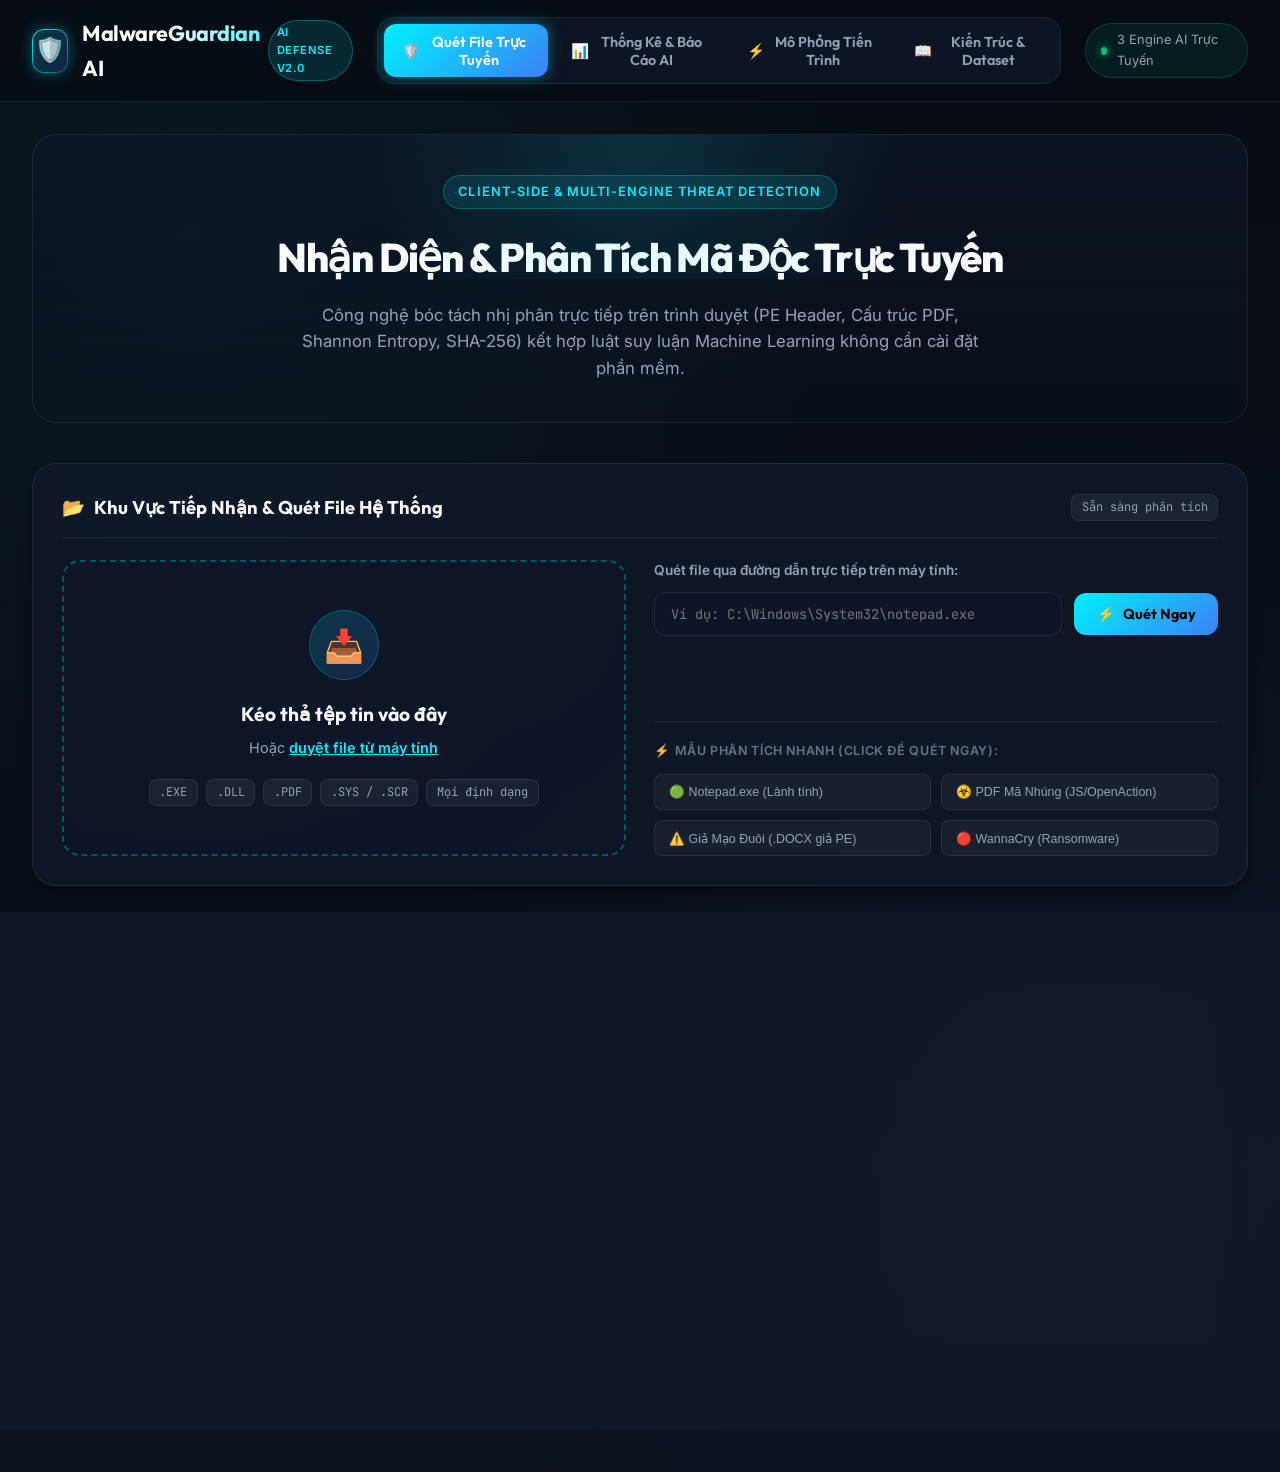
==== commit 170aec3e: "feat: redesign scanner layout into dedicated spacious Ingestion Panel and full-width Forensic Report" ====
--- a/index.html
+++ b/index.html
@@ -69,66 +69,73 @@
         </p>
       </div>
 
-      <div class="scanner-grid">
+      <div class="scanner-container">
         
-        <!-- Left: Upload & Input Panel -->
-        <div class="glass-card">
+        <!-- Khu Vực Tiếp Nhận & Quét File (Scan & Ingestion Center) -->
+        <div class="glass-card scanner-ingestion-card">
           <div class="card-header">
-            <h3 class="card-title"><span>📂</span> Kéo Thả Tệp Tin Quét Ngay</h3>
-            <span class="chip">Zero-install Web Engine</span>
-          </div>
-
-          <!-- Drag and Drop Zone -->
-          <div class="dropzone" id="dropzone">
-            <input type="file" id="fileInput" style="display: none;" />
-            <div class="dropzone-icon">📥</div>
-            <div class="dropzone-prompt">
-              <h3>Kéo thả tệp tin vào đây</h3>
-              <p>Hoặc <span style="color: var(--primary); text-decoration: underline; font-weight: 600;">chọn file từ máy của bạn</span></p>
-            </div>
-            <div class="supported-chips">
-              <span class="chip">.EXE</span>
-              <span class="chip">.DLL</span>
-              <span class="chip">.PDF</span>
-              <span class="chip">.SYS / .SCR</span>
-              <span class="chip">Mọi định dạng</span>
-            </div>
-          </div>
-
-          <!-- Local Path Scanner -->
-          <div class="path-input-group" style="margin-top: 1.2rem;">
-            <label for="localFilePath" style="font-size: 0.8rem; color: var(--text-dim); display: block; margin-bottom: 0.4rem;">Hoặc quét file qua đường dẫn trên máy (nếu chạy local):</label>
-            <div class="path-input-flex" style="display: flex; gap: 0.5rem;">
-              <input type="text" id="localFilePath" class="cyber-input" style="flex: 1;" placeholder="Ví dụ: samples/file_kiem_thu_mo_phong_doc_hai.pdf" />
-              <button id="btnScanPath" class="cyber-btn" style="white-space: nowrap;">Quét Ngay</button>
-            </div>
-          </div>
-
-          <!-- Quick Test Presets -->
-          <div class="presets-section" style="margin-top: 1.5rem; border-top: 1px solid var(--border-subtle); padding-top: 1rem;">
-            <div class="presets-title">⚡ Mẫu Phân Tích Trực Tuyến (Click xem ngay kết quả):</div>
-            <div class="preset-buttons" style="margin-top: 0.8rem; display: flex; flex-direction: column; gap: 0.5rem;">
-              <button class="preset-btn" data-preset="notepad" data-path="samples/file_lanh_tinh.exe">🟢 Notepad.exe (Lành tính chuẩn)</button>
-              <button class="preset-btn" data-preset="pdf_exploit" data-path="samples/file_kiem_thu_mo_phong_doc_hai.pdf">☣️ PDF Mã Nhúng (Mô phỏng JS/OpenAction)</button>
-              <button class="preset-btn" data-preset="spoofed" data-path="samples/file_doc_hai_gia_mao.docx">⚠️ Giả Mạo Đuôi (.DOCX ngụy trang PE)</button>
-              <button class="preset-btn" data-preset="wannacry">🔴 WannaCry (Mã độc tống tiền Ransomware)</button>
-            </div>
-          </div>
-
-        </div>
-
-        <!-- Right: Real-time Scan Results Panel -->
-        <div class="glass-card" id="resultsCard">
+            <h3 class="card-title"><span>📂</span> Khu Vực Tiếp Nhận & Quét File Hệ Thống</h3>
+            <span class="chip">Sẵn sàng phân tích</span>
+          </div>
+
+          <div class="ingestion-grid">
+            <!-- Cột Trái: Drag & Drop Zone -->
+            <div class="ingestion-left">
+              <div class="dropzone" id="dropzone">
+                <input type="file" id="fileInput" style="display: none;" />
+                <div class="dropzone-icon">📥</div>
+                <div class="dropzone-prompt">
+                  <h3>Kéo thả tệp tin vào đây</h3>
+                  <p>Hoặc <span style="color: var(--primary); text-decoration: underline; font-weight: 600;">duyệt file từ máy tính</span></p>
+                </div>
+                <div class="supported-chips">
+                  <span class="chip">.EXE</span>
+                  <span class="chip">.DLL</span>
+                  <span class="chip">.PDF</span>
+                  <span class="chip">.SYS / .SCR</span>
+                  <span class="chip">Mọi định dạng</span>
+                </div>
+              </div>
+            </div>
+
+            <!-- Cột Phải: Đường dẫn máy tính + Mẫu thử nhanh -->
+            <div class="ingestion-right">
+              <!-- Local Path Scanner -->
+              <div class="path-input-group">
+                <label for="localFilePath">Quét file qua đường dẫn trực tiếp trên máy tính:</label>
+                <div class="path-input-flex">
+                  <input type="text" id="localFilePath" class="cyber-input" placeholder="Ví dụ: C:\Windows\System32\notepad.exe" />
+                  <button id="btnScanPath" class="cyber-btn"><span class="btn-icon">⚡</span><span>Quét Ngay</span></button>
+                </div>
+              </div>
+
+              <!-- Quick Test Presets -->
+              <div class="presets-section">
+                <div class="presets-title">⚡ Mẫu Phân Tích Nhanh (Click để quét ngay):</div>
+                <div class="preset-grid">
+                  <button class="preset-btn" data-preset="notepad" data-path="samples/file_lanh_tinh.exe">🟢 Notepad.exe (Lành tính)</button>
+                  <button class="preset-btn" data-preset="pdf_exploit" data-path="samples/file_kiem_thu_mo_phong_doc_hai.pdf">☣️ PDF Mã Nhúng (JS/OpenAction)</button>
+                  <button class="preset-btn" data-preset="spoofed" data-path="samples/file_doc_hai_gia_mao.docx">⚠️ Giả Mạo Đuôi (.DOCX giả PE)</button>
+                  <button class="preset-btn" data-preset="wannacry">🔴 WannaCry (Ransomware)</button>
+                </div>
+              </div>
+            </div>
+          </div>
+
+        </div>
+
+        <!-- Ô BÁO CÁO GIÁM ĐỊNH AN NINH & KHẮC PHỤC SỰ CỐ (DEDICATED FORENSIC REPORT BOX) -->
+        <div class="glass-card report-box-card" id="resultsCard">
           <div class="card-header">
-            <h3 class="card-title"><span>🔍</span> Báo Cáo Phân Tích Kỹ Thuật</h3>
+            <h3 class="card-title"><span>📋</span> Ô Báo Cáo Giám Định & Khắc Phục Sự Cố (Forensic Security Audit Report)</h3>
             <span id="scanStatusBadge" class="chip">Chờ phân tích</span>
           </div>
 
           <!-- Placeholder when no scan performed -->
           <div id="scanPlaceholder" class="scan-placeholder">
             <div class="placeholder-radar">🛡️</div>
-            <h4>Chưa có file nào được quét</h4>
-            <p style="margin-top: 0.5rem; font-size: 0.9rem;">Hãy kéo thả file từ máy tính của bạn hoặc nhấp vào một mẫu thử phía bên trái để AI tiến hành bóc tách đặc trưng.</p>
+            <h4>Chưa có dữ liệu giám định</h4>
+            <p style="margin-top: 0.5rem; font-size: 0.9rem;">Hãy kéo thả file hoặc chọn một mẫu kiểm thử phía trên để AI tiến hành bóc tách đặc trưng và xuất biên bản điều tra.</p>
           </div>
 
           <!-- Dynamic Results Content -->
@@ -149,13 +156,13 @@
               </div>
             </div>
 
-            <!-- Two-Column Side-By-Side Forensic Dashboard (Cột kép song song không cần cuộn) -->
+            <!-- Two-Column Side-By-Side Forensic Dashboard (Cột kép song song rộng rãi) -->
             <div class="results-columns-grid">
 
               <!-- CỘT 1: THÔNG SỐ ĐỊNH DANH & BẰNG CHỨNG NHỊ PHÂN -->
               <div class="result-column">
                 <div class="column-card-title">
-                  <span>📊</span> <span>Giám Định Nhị Phân & Thuộc Tính</span>
+                  <span>📊</span> <span>Giám Định Nhị Phân & Thuộc Tính Tệp Tin</span>
                 </div>
 
                 <!-- Hashes & File Info -->
@@ -166,15 +173,24 @@
                       <span id="resFileTypeBadge" class="chip">PE</span>
                     </div>
                     <div id="resFileName" class="meta-value">notepad.exe</div>
-                    <div id="resFileSize" style="font-size: 0.75rem; color: var(--text-dim); margin-top: 0.2rem;">214.5 KB</div>
+                    <div id="resFileSize" style="font-size: 0.75rem; color: var(--text-dim); margin-top: 0.2rem;">210.5 KB</div>
                   </div>
 
                   <div class="meta-box">
                     <div class="meta-label">
-                      <span>MÃ BĂM SHA-256</span>
-                      <button class="copy-btn" id="btnCopyHash" title="Sao chép SHA-256">📋 Copy</button>
+                      <span>Cấu Trúc Tệp Tin</span>
+                      <span class="chip" style="border-color: var(--safe); color: var(--safe);">Xác Thực</span>
                     </div>
-                    <div id="resSha256" class="meta-value" style="font-size: 0.75rem;">-</div>
+                    <div style="font-size: 0.85rem; font-weight: 700; color: #fff;">Magic Bytes Nhị Phân</div>
+                    <div style="font-size: 0.75rem; color: var(--text-muted); margin-top: 0.2rem;">Khớp phần mở rộng danh định</div>
+                  </div>
+
+                  <div class="meta-box full-span">
+                    <div class="meta-label">
+                      <span>MÃ BĂM TOÀN VẸN SHA-256</span>
+                      <button class="copy-btn" id="btnCopyHash" title="Sao chép SHA-256">📋 Sao Chép SHA-256</button>
+                    </div>
+                    <div id="resSha256" class="mono-hash">-</div>
                   </div>
                 </div>
 
--- a/static/css/style.css
+++ b/static/css/style.css
@@ -300,42 +300,71 @@
   font-size: 1.05rem;
 }
 
-/* Scanner Layout Grid */
-.scanner-grid {
+/* Scanner Layout: Vertical Flow (Ingestion Area -> Dedicated Full-Width Report Box) */
+.scanner-container {
+  display: flex;
+  flex-direction: column;
+  gap: 2rem;
+}
+
+.scanner-ingestion-card {
+  width: 100%;
+  margin-bottom: 2rem;
+}
+
+.ingestion-grid {
   display: grid;
-  grid-template-columns: 340px 1fr;
-  gap: 1.5rem;
-  align-items: start;
-}
-
-@media (max-width: 1080px) {
-  .scanner-grid {
+  grid-template-columns: 1fr 1fr;
+  gap: 1.8rem;
+  align-items: stretch;
+}
+
+@media (max-width: 960px) {
+  .ingestion-grid {
     grid-template-columns: 1fr;
   }
 }
 
-#resultsCard {
-  scroll-margin-top: 90px;
-}
-
-/* Modern Split Multi-Column Result Layout (Cột kép song song không cần cuộn) */
+.ingestion-left, .ingestion-right {
+  display: flex;
+  flex-direction: column;
+  justify-content: space-between;
+}
+
+/* Dedicated Report Box ("Ô Báo Cáo") */
+.report-box-card, #resultsCard {
+  width: 100%;
+  scroll-margin-top: 85px;
+  border: 1px solid rgba(0, 240, 255, 0.35);
+  box-shadow: 0 10px 30px rgba(0, 0, 0, 0.5), 0 0 25px rgba(0, 240, 255, 0.08);
+  border-radius: var(--radius-xl);
+  transition: all 0.3s ease;
+}
+
+/* Modern Split Multi-Column Result Layout inside Dedicated Report Box */
 .results-columns-grid {
   display: grid;
   grid-template-columns: 1fr 1fr;
-  gap: 1.5rem;
-  margin-top: 1.2rem;
+  gap: 1.8rem;
+  margin-top: 1.5rem;
   align-items: start;
 }
 
+@media (max-width: 1024px) {
+  .results-columns-grid {
+    grid-template-columns: 1fr;
+  }
+}
+
 .result-column {
   display: flex;
   flex-direction: column;
-  gap: 1rem;
+  gap: 1.2rem;
 }
 
 .column-card-title {
   font-family: var(--font-heading);
-  font-size: 0.9rem;
+  font-size: 0.95rem;
   font-weight: 700;
   text-transform: uppercase;
   letter-spacing: 0.04em;
@@ -343,15 +372,9 @@
   display: flex;
   align-items: center;
   gap: 0.5rem;
-  padding-bottom: 0.5rem;
+  padding-bottom: 0.6rem;
   border-bottom: 1px solid var(--border-subtle);
-  margin-bottom: 0.2rem;
-}
-
-@media (max-width: 1200px) {
-  .results-columns-grid {
-    grid-template-columns: 1fr;
-  }
+  margin-bottom: 0.4rem;
 }
 
 /* Glass Card */
@@ -458,9 +481,9 @@
 
 /* Direct Path Input Form */
 .path-input-group {
-  margin-top: 1.5rem;
-  padding-top: 1.5rem;
-  border-top: 1px solid var(--border-subtle);
+  margin-top: 0;
+  padding-top: 0;
+  border-top: none;
 }
 
 .path-input-group label {
@@ -474,10 +497,13 @@
 .path-input-flex {
   display: flex;
   gap: 0.75rem;
+  align-items: center;
+  width: 100%;
 }
 
 .cyber-input {
   flex: 1;
+  min-width: 0;
   background: rgba(15, 23, 42, 0.9);
   border: 1px solid var(--border-subtle);
   border-radius: var(--radius-md);
@@ -509,6 +535,9 @@
   align-items: center;
   justify-content: center;
   gap: 0.5rem;
+  white-space: nowrap !important;
+  flex-shrink: 0 !important;
+  min-width: 125px;
 }
 
 .cyber-btn:hover {
@@ -534,11 +563,13 @@
 
 /* Presets Bar */
 .presets-section {
-  margin-top: 1.2rem;
+  margin-top: 1.5rem;
+  padding-top: 1.2rem;
+  border-top: 1px solid var(--border-subtle);
 }
 
 .presets-title {
-  font-size: 0.75rem;
+  font-size: 0.78rem;
   font-weight: 600;
   text-transform: uppercase;
   letter-spacing: 0.05em;
@@ -546,6 +577,19 @@
   margin-bottom: 0.6rem;
 }
 
+.preset-grid {
+  display: grid;
+  grid-template-columns: 1fr 1fr;
+  gap: 0.65rem;
+  margin-top: 0.8rem;
+}
+
+@media (max-width: 600px) {
+  .preset-grid {
+    grid-template-columns: 1fr;
+  }
+}
+
 .preset-buttons {
   display: flex;
   gap: 0.5rem;
@@ -553,20 +597,25 @@
 }
 
 .preset-btn {
-  font-size: 0.75rem;
-  padding: 0.35rem 0.75rem;
+  font-size: 0.78rem;
+  padding: 0.6rem 0.85rem;
   border-radius: var(--radius-sm);
   background: rgba(255, 255, 255, 0.04);
   border: 1px solid var(--border-subtle);
   color: var(--text-muted);
   cursor: pointer;
   transition: all 0.2s ease;
+  white-space: nowrap;
+  overflow: hidden;
+  text-overflow: ellipsis;
+  text-align: left;
 }
 
 .preset-btn:hover {
   background: rgba(0, 240, 255, 0.1);
   border-color: var(--primary);
   color: #fff;
+  transform: translateY(-1px);
 }
 
 /* Results Display */
@@ -684,6 +733,18 @@
   padding: 0.9rem 1.1rem;
   border-radius: var(--radius-md);
   border: 1px solid var(--border-subtle);
+}
+
+.meta-box.full-span {
+  grid-column: 1 / -1;
+}
+
+.mono-hash {
+  font-family: var(--font-mono);
+  font-size: 0.82rem;
+  letter-spacing: 0.04em;
+  word-break: break-all;
+  color: var(--primary);
 }
 
 .meta-label {
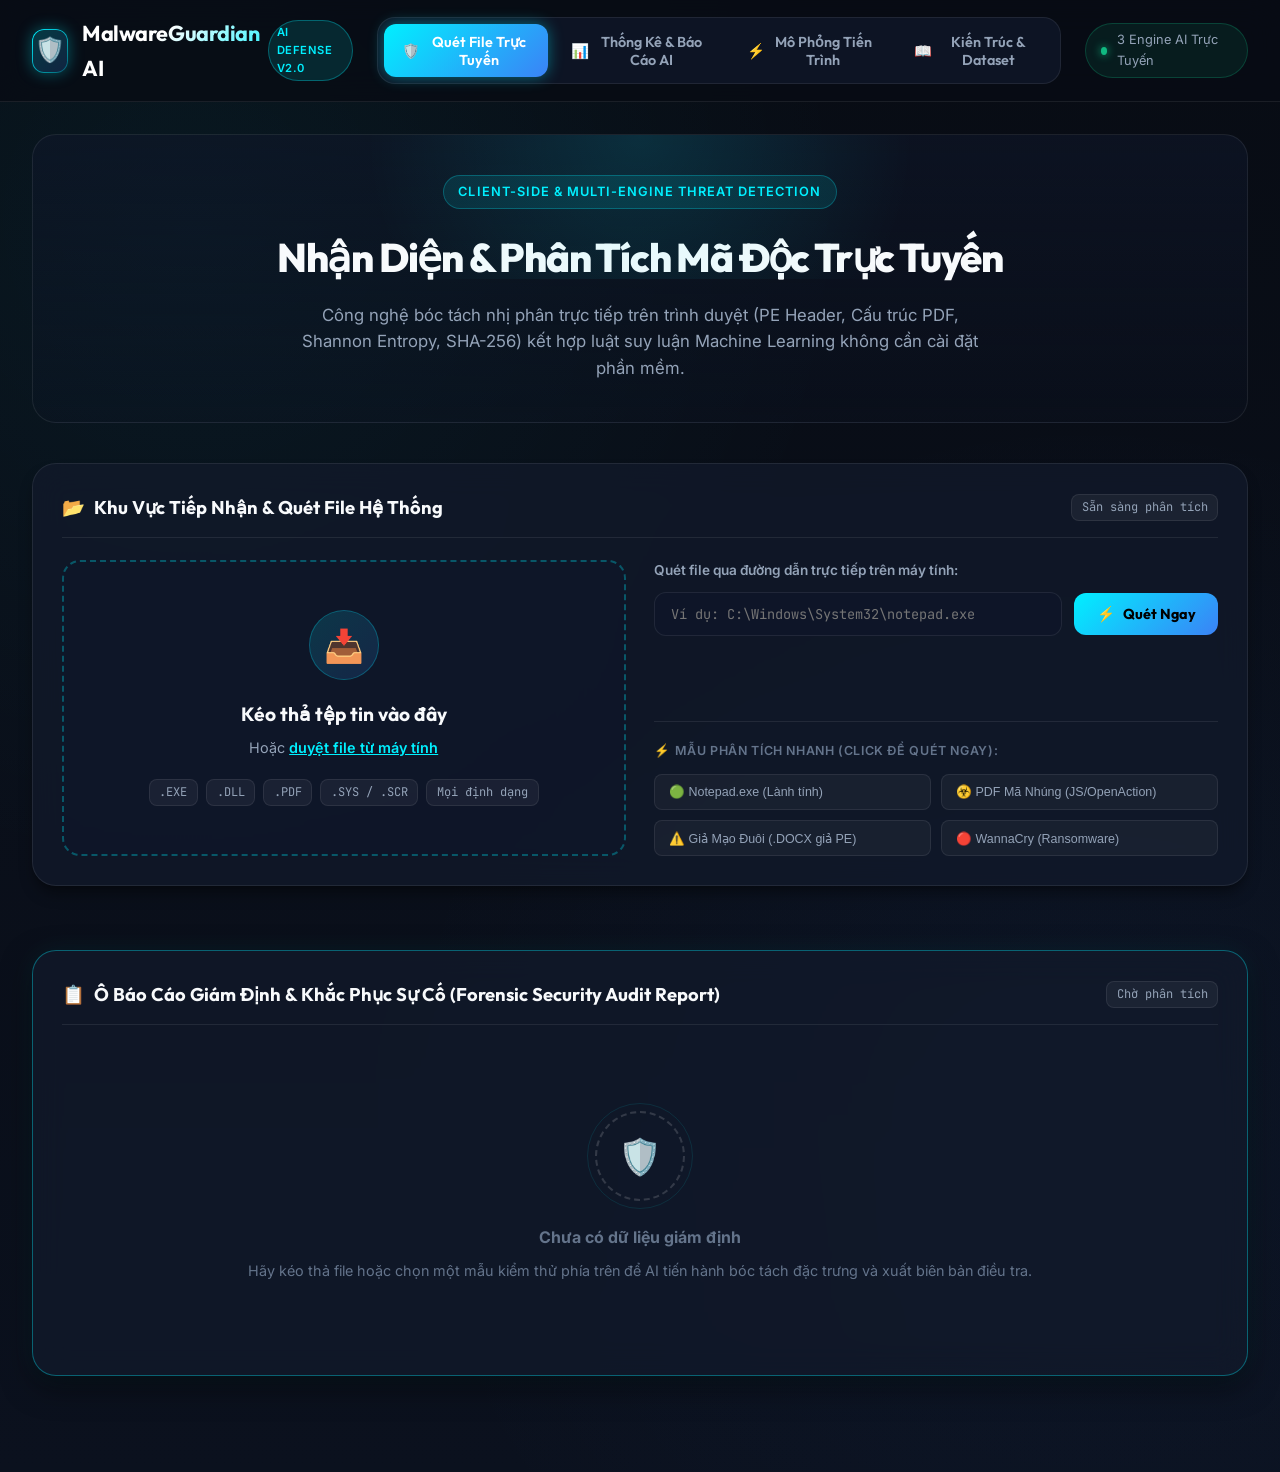
==== commit 22d8df79: "feat: Upgrade PDF report to Times New Roman 13pt with Matplotlib charts, add 3-column UI dashboard, " ====
--- a/index.html
+++ b/index.html
@@ -157,12 +157,13 @@
             </div>
 
             <!-- Two-Column Side-By-Side Forensic Dashboard (Cột kép song song rộng rãi) -->
+            <!-- Three-Column Executive Forensic Dashboard (3 Cột Rộng Rãi Sang Trọng) -->
             <div class="results-columns-grid">
 
               <!-- CỘT 1: THÔNG SỐ ĐỊNH DANH & BẰNG CHỨNG NHỊ PHÂN -->
               <div class="result-column">
                 <div class="column-card-title">
-                  <span>📊</span> <span>Giám Định Nhị Phân & Thuộc Tính Tệp Tin</span>
+                  <span>📊</span> <span>1. Giám Định Nhị Phân & Thuộc Tính</span>
                 </div>
 
                 <!-- Hashes & File Info -->
@@ -197,7 +198,7 @@
                 <!-- Shannon Entropy Bar -->
                 <div class="entropy-container">
                   <div class="entropy-header">
-                    <div><strong>Độ Hỗn Loạn Shannon Entropy:</strong> <span id="entropyVal" style="color: var(--primary); font-family: var(--font-mono); font-weight: 700;">3.42</span> / 8.0</div>
+                    <div><strong>Độ Hỗn Loạn Shannon Entropy:</strong> <span id="entropyVal" style="color: var(--primary); font-family: var(--font-mono); font-weight: 700;">3.45</span> / 8.0</div>
                     <div id="entropyStatus" style="font-size: 0.8rem; color: var(--safe);">Bình thường (Dữ liệu không bị mã hóa ngầm)</div>
                   </div>
                   <div class="entropy-track">
@@ -206,23 +207,50 @@
                   <div class="entropy-scale">
                     <span>0.0 (Thuần văn bản)</span>
                     <span>6.0 (Dữ liệu nén)</span>
-                    <span>7.2+ (Nghi vấn Packer/Ransomware)</span>
+                    <span>7.2+ (Packer/Ransomware)</span>
                     <span>8.0</span>
                   </div>
                 </div>
+              </div>
+
+              <!-- CỘT 2: KHẮC PHỤC LỖ HỔNG & TÌNH BÁO GOOGLE THREAT INTEL -->
+              <div class="result-column">
+                <div class="column-card-title">
+                  <span>🔍</span> <span>2. Lỗ Hổng & Tình Báo Google OSINT</span>
+                </div>
+
+                <!-- Dynamic Vulnerability & Threat Analysis Box -->
+                <div id="vulnerabilityCard" class="feature-details" style="border-left: 3px solid #f59e0b; margin-top: 0; padding: 0.9rem;">
+                  <div style="font-weight: 700; font-size: 0.9rem; margin-bottom: 0.4rem; color: #fff; display: flex; align-items: center; justify-content: space-between;">
+                    <span>⚠️ Phân Tích Cơ Chế Lỗ Hổng Mã Độc</span>
+                    <span id="vulnSeverityBadge" class="chip" style="color: var(--warning); border-color: var(--warning);">CVE Lookup</span>
+                  </div>
+                  <div id="vulnNameText" style="font-size: 0.85rem; font-weight: 700; color: var(--primary); margin-bottom: 0.3rem;">-</div>
+                  <p id="vulnDescText" style="font-size: 0.8rem; color: var(--text-muted); line-height: 1.5; margin-bottom: 0.5rem;">-</p>
+                </div>
+
+                <!-- Google Threat Intel & VirusTotal OSINT Lookup Box -->
+                <div id="osintCard" class="feature-details" style="border-left: 3px solid #3b82f6; margin-top: 0; padding: 0.9rem; background: rgba(30, 58, 138, 0.2);">
+                  <div style="font-weight: 700; font-size: 0.88rem; margin-bottom: 0.4rem; color: #fff; display: flex; align-items: center; justify-content: space-between;">
+                    <span>🌐 Đối Chiếu Tình Báo Google & VirusTotal</span>
+                    <span id="osintMatchBadge" class="chip" style="color: #60a5fa; border-color: #3b82f6;">OSINT Sync</span>
+                  </div>
+                  <div id="osintProfileText" style="font-size: 0.8rem; color: var(--text-main); font-weight: 600; margin-bottom: 0.3rem;">-</div>
+                  <p id="osintDetailsText" style="font-size: 0.78rem; color: var(--text-dim); line-height: 1.4;">-</p>
+                </div>
 
                 <!-- Technical Extracted Features Table -->
-                <div class="feature-details">
-                  <div style="padding: 0.75rem 1rem; border-bottom: 1px solid var(--border-subtle); font-size: 0.85rem; font-weight: 700; display: flex; justify-content: space-between;">
-                    <span>Chi Tiết Đặc Trưng Kỹ Thuật Trích Xuất</span>
+                <div class="feature-details" style="margin-top: 0;">
+                  <div style="padding: 0.6rem 0.8rem; border-bottom: 1px solid var(--border-subtle); font-size: 0.82rem; font-weight: 700; display: flex; justify-content: space-between;">
+                    <span>Bảng Chi Tiết Thuộc Tính Trích Xuất</span>
                     <span id="featuresCountBadge" style="color: var(--primary);">25 thông số</span>
                   </div>
-                  <div style="max-height: 220px; overflow-y: auto;">
+                  <div style="max-height: 180px; overflow-y: auto;">
                     <table class="feature-table">
                       <thead>
                         <tr>
                           <th>Thuộc Tính (Feature)</th>
-                          <th>Giá Trị Trích Xuất</th>
+                          <th>Giá Trị</th>
                         </tr>
                       </thead>
                       <tbody id="featuresTableBody">
@@ -233,63 +261,69 @@
                 </div>
               </div>
 
-              <!-- CỘT 2: PHÂN TÍCH HÀNH VI MITRE & TRUNG TÂM KHẮC PHỤC (CỘT MỚI) -->
+              <!-- CỘT 3: HÀNH VI MITRE ATT&CK & TRUNG TÂM KHẮC PHỤC -->
               <div class="result-column">
                 <div class="column-card-title">
-                  <span>🎯</span> <span>Hành Vi MITRE ATT&CK & Ứng Cứu Sự Cố</span>
-                </div>
-
-                <!-- Threat Behavior & MITRE ATT&CK Mapping (Xem nó làm gì) -->
-                <div id="threatBehaviorCard" class="feature-details" style="border-left: 3px solid var(--danger); margin-top: 0; padding: 1rem;">
-                  <div style="font-weight: 700; font-size: 0.95rem; margin-bottom: 0.5rem; color: #fff; display: flex; align-items: center; justify-content: space-between;">
-                    <span>🎯 Phân Tích Hành Vi & MITRE ATT&CK</span>
-                    <span id="threatAttackBadge" class="chip" style="color: var(--danger); border-color: var(--danger);">Phát hiện rủi ro</span>
-                  </div>
-                  <p id="behaviorSummaryText" style="font-size: 0.85rem; color: var(--text-muted); margin-bottom: 0.75rem;">-</p>
+                  <span>🎯</span> <span>3. MITRE ATT&CK & Khắc Phục Sự Cố</span>
+                </div>
+
+                <!-- Threat Behavior & MITRE ATT&CK Mapping -->
+                <div id="threatBehaviorCard" class="feature-details" style="border-left: 3px solid var(--danger); margin-top: 0; padding: 0.9rem;">
+                  <div style="font-weight: 700; font-size: 0.88rem; margin-bottom: 0.4rem; color: #fff; display: flex; align-items: center; justify-content: space-between;">
+                    <span>🎯 Phân Tích Hành Vi & MITRE Badges</span>
+                    <span id="threatAttackBadge" class="chip" style="color: var(--danger); border-color: var(--danger);">Ghi nhận hân hành</span>
+                  </div>
+                  <p id="behaviorSummaryText" style="font-size: 0.8rem; color: var(--text-muted); margin-bottom: 0.5rem;">-</p>
                   
-                  <div style="font-size: 0.8rem; font-weight: 600; color: var(--text-main); margin-bottom: 0.4rem;">Các hành vi mã độc ghi nhận:</div>
-                  <ul id="threatActionsList" style="font-size: 0.8rem; color: var(--text-muted); padding-left: 1.2rem; line-height: 1.6; margin-bottom: 0.8rem;">
+                  <div style="font-size: 0.78rem; font-weight: 600; color: var(--text-main); margin-bottom: 0.3rem;">Các hành vi ghi nhận:</div>
+                  <ul id="threatActionsList" style="font-size: 0.78rem; color: var(--text-muted); padding-left: 1.1rem; line-height: 1.5; margin-bottom: 0.6rem;">
                   </ul>
 
-                  <div id="mitreContainer" style="display: flex; gap: 0.4rem; flex-wrap: wrap;">
-                  </div>
-                </div>
-
-                <!-- Incident Remediation & Vault Center (Khắc phục sự cố) -->
-                <div class="feature-details" style="border-left: 3px solid var(--primary); background: rgba(15, 23, 42, 0.85); margin-top: 0; padding: 1rem;">
-                  <div style="font-weight: 700; font-size: 0.95rem; margin-bottom: 0.4rem; color: #fff;">
-                    🛡️ Trung Tâm Khắc Phục Sự Cố & Vùng An Toàn
-                  </div>
-                  <p style="font-size: 0.8rem; color: var(--text-dim); margin-bottom: 0.9rem;">
-                    Các tùy chọn xử lý tức thời nhằm bảo vệ máy tính, vô hiệu hóa mã độc (chống Defender xóa nhầm) và xuất báo cáo PDF.
-                  </p>
-                  <div style="display: grid; grid-template-columns: repeat(2, 1fr); gap: 0.6rem;">
-                    <button id="btnQuarantine" class="cyber-btn cyber-btn-outline" style="font-size: 0.78rem; padding: 0.6rem; border-color: rgba(245, 158, 11, 0.4); color: var(--warning);">
-                      🔒 Cách Ly Vào Vault (Mã Hóa)
+                  <div id="mitreContainer" style="display: flex; gap: 0.3rem; flex-wrap: wrap;">
+                  </div>
+                </div>
+
+                <!-- Incident Remediation & Safe Vault Actions -->
+                <div class="feature-details" style="border-left: 3px solid var(--primary); background: rgba(15, 23, 42, 0.85); margin-top: 0; padding: 0.9rem;">
+                  <div style="font-weight: 700; font-size: 0.88rem; margin-bottom: 0.4rem; color: #fff; display: flex; align-items: center; justify-content: space-between;">
+                    <span>🛡️ Hành Động Khắc Phục & Vùng An Toàn</span>
+                    <button id="btnOpenVaultModal" class="copy-btn" style="color: var(--primary); border-color: var(--primary);">📁 Cửa Sổ Cách Ly Vault</button>
+                  </div>
+                  <div style="display: grid; grid-template-columns: repeat(2, 1fr); gap: 0.5rem; margin-bottom: 0.6rem;">
+                    <button id="btnQuarantine" class="cyber-btn cyber-btn-outline" style="font-size: 0.75rem; padding: 0.5rem; border-color: rgba(245, 158, 11, 0.4); color: var(--warning);">
+                      🔒 Cách Ly Vào Vault
                     </button>
-                    <button id="btnDisarmPdf" class="cyber-btn cyber-btn-outline" style="font-size: 0.78rem; padding: 0.6rem; border-color: rgba(16, 185, 129, 0.4); color: var(--safe);">
-                      🧹 Khử Độc Tài Liệu (CDR Disarm)
+                    <button id="btnDisarmPdf" class="cyber-btn cyber-btn-outline" style="font-size: 0.75rem; padding: 0.5rem; border-color: rgba(16, 185, 129, 0.4); color: var(--safe);">
+                      🧹 Khử Độc Tài Liệu (CDR)
                     </button>
-                    <button id="btnExportPdf" class="cyber-btn" style="font-size: 0.78rem; padding: 0.6rem; background: linear-gradient(135deg, #00f0ff, #3b82f6); color: #000;">
-                      📄 Xuất Báo Cáo Sự Cố PDF
-                    </button>
-                    <button id="btnShredFile" class="cyber-btn cyber-btn-outline" style="font-size: 0.78rem; padding: 0.6rem; border-color: rgba(244, 63, 94, 0.4); color: var(--danger);">
+                    <button id="btnShredFile" class="cyber-btn cyber-btn-outline" style="font-size: 0.75rem; padding: 0.5rem; border-color: rgba(244, 63, 94, 0.4); color: var(--danger);">
                       💣 Tiêu Hủy Vĩnh Viễn (DoD)
                     </button>
-                  </div>
+                    <button id="btnScanAnother" class="cyber-btn" style="font-size: 0.75rem; padding: 0.5rem;">
+                      🔄 Quét File Mới
+                    </button>
+                  </div>
+
+                  <!-- Multi-format Exports Grid -->
+                  <div style="font-size: 0.78rem; font-weight: 600; color: var(--text-main); margin-bottom: 0.4rem;">📥 Xuất Dữ Liệu & Báo Cáo Sự Cố:</div>
+                  <div style="display: grid; grid-template-columns: repeat(2, 1fr); gap: 0.4rem;">
+                    <button id="btnExportPdf" class="cyber-btn" style="font-size: 0.75rem; padding: 0.5rem; background: linear-gradient(135deg, #00f0ff, #3b82f6); color: #000; font-weight: 700; grid-column: span 2;">
+                      📄 Xuất Báo Cáo PDF (Times 13pt)
+                    </button>
+                    <button id="btnExportCsv" class="cyber-btn cyber-btn-outline" style="font-size: 0.72rem; padding: 0.45rem;">📊 Xuất File CSV</button>
+                    <button id="btnExportTxt" class="cyber-btn cyber-btn-outline" style="font-size: 0.72rem; padding: 0.45rem;">📝 Xuất TXT Log</button>
+                    <button id="btnExportHtml" class="cyber-btn cyber-btn-outline" style="font-size: 0.72rem; padding: 0.45rem;">🌐 Xuất HTML</button>
+                    <button id="btnExportJson" class="cyber-btn cyber-btn-outline" style="font-size: 0.72rem; padding: 0.45rem;">📥 Xuất JSON Raw</button>
+                  </div>
+
                   <div id="remediationStatusMsg" style="display: none; margin-top: 0.8rem; font-size: 0.8rem; padding: 0.6rem; border-radius: var(--radius-sm); background: rgba(16, 185, 129, 0.1); border: 1px solid rgba(16, 185, 129, 0.3); color: var(--safe);">
                   </div>
                 </div>
 
-                <!-- Action Export Bar -->
-                <div style="display: flex; gap: 0.75rem; margin-top: 0.2rem;">
-                  <button id="btnExportJson" class="cyber-btn cyber-btn-outline" style="flex: 1;">📥 Xuất Dữ Liệu JSON</button>
-                  <button id="btnScanAnother" class="cyber-btn" style="flex: 1;">🔄 Quét File Mới</button>
-                </div>
-
-              </div>
-
-            </div>
+              </div>
+
+            </div>
+
 
           </div>
 
@@ -611,8 +645,45 @@
 
   </main>
 
+  <!-- QUARANTINE VAULT EXPLORER MODAL -->
+  <div class="modal-overlay" id="vaultModal">
+    <div class="modal-content glass-card" style="width: 850px; max-width: 95vw; max-height: 85vh; overflow-y: auto; padding: 1.5rem; position: relative;" onclick="event.stopPropagation()">
+      <div style="display: flex; align-items: center; justify-content: space-between; border-bottom: 1px solid var(--border-subtle); padding-bottom: 0.8rem; margin-bottom: 1rem;">
+        <h3 style="font-family: var(--font-heading); font-size: 1.2rem; color: #fff; display: flex; align-items: center; gap: 0.5rem; margin: 0;">
+          <span>📁</span> <span>Vùng Cách Ly Bảo Vệ (Quarantine Vault Explorer)</span>
+        </h3>
+        <button id="btnCloseVaultModal" style="background: none; border: none; color: var(--text-muted); font-size: 1.5rem; cursor: pointer; transition: color 0.2s;" title="Đóng">&times;</button>
+      </div>
+      <p style="font-size: 0.82rem; color: var(--text-muted); margin-bottom: 1.2rem; line-height: 1.5;">
+        Các tệp tin dưới đây đã được mã hóa XOR 0x5A an toàn và lưu trữ trong thư mục <code>vault/quarantine/</code>. Mã nhị phân đã bị vô hiệu hóa hoàn toàn, giúp ngăn ngừa Windows Defender tự ý xóa mất dữ liệu điều tra.
+      </p>
+      
+      <div style="overflow-x: auto; max-height: 380px; overflow-y: auto;">
+        <table class="feature-table" style="width: 100%; border-collapse: collapse;">
+          <thead>
+            <tr style="background: rgba(15, 23, 42, 0.9);">
+              <th style="padding: 0.6rem 0.8rem; font-size: 0.8rem; color: var(--primary);">Tên Tập Tin Gốc</th>
+              <th style="padding: 0.6rem 0.8rem; font-size: 0.8rem; color: var(--primary);">Dung Lượng</th>
+              <th style="padding: 0.6rem 0.8rem; font-size: 0.8rem; color: var(--primary);">Thời Gian Cách Ly</th>
+              <th style="padding: 0.6rem 0.8rem; font-size: 0.8rem; color: var(--primary);">Trạng Thái</th>
+              <th style="padding: 0.6rem 0.8rem; font-size: 0.8rem; color: var(--primary); text-align: center;">Hành Động</th>
+            </tr>
+          </thead>
+          <tbody id="vaultTableBody">
+            <!-- Dynamic Vault Items -->
+          </tbody>
+        </table>
+      </div>
+      
+      <div id="vaultEmptyMsg" style="display: none; text-align: center; padding: 2rem; color: var(--text-dim); font-size: 0.9rem;">
+        🔒 Vùng cách ly hiện tại chưa có tệp tin nào.
+      </div>
+    </div>
+  </div>
+
   <!-- Modal for Image Enlargement -->
   <div class="modal-overlay" id="imgModal" onclick="closeImageModal()">
+
     <div class="modal-content" onclick="event.stopPropagation()">
       <button class="modal-close" onclick="closeImageModal()">&times;</button>
       <img id="modalImg" src="" alt="Enlarged Report Chart" />
--- a/static/css/style.css
+++ b/static/css/style.css
@@ -344,17 +344,24 @@
 /* Modern Split Multi-Column Result Layout inside Dedicated Report Box */
 .results-columns-grid {
   display: grid;
-  grid-template-columns: 1fr 1fr;
-  gap: 1.8rem;
+  grid-template-columns: 1fr 1.15fr 1.05fr;
+  gap: 1.4rem;
   margin-top: 1.5rem;
   align-items: start;
 }
 
-@media (max-width: 1024px) {
+@media (max-width: 1200px) {
+  .results-columns-grid {
+    grid-template-columns: 1fr 1fr;
+  }
+}
+
+@media (max-width: 850px) {
   .results-columns-grid {
     grid-template-columns: 1fr;
   }
 }
+
 
 .result-column {
   display: flex;
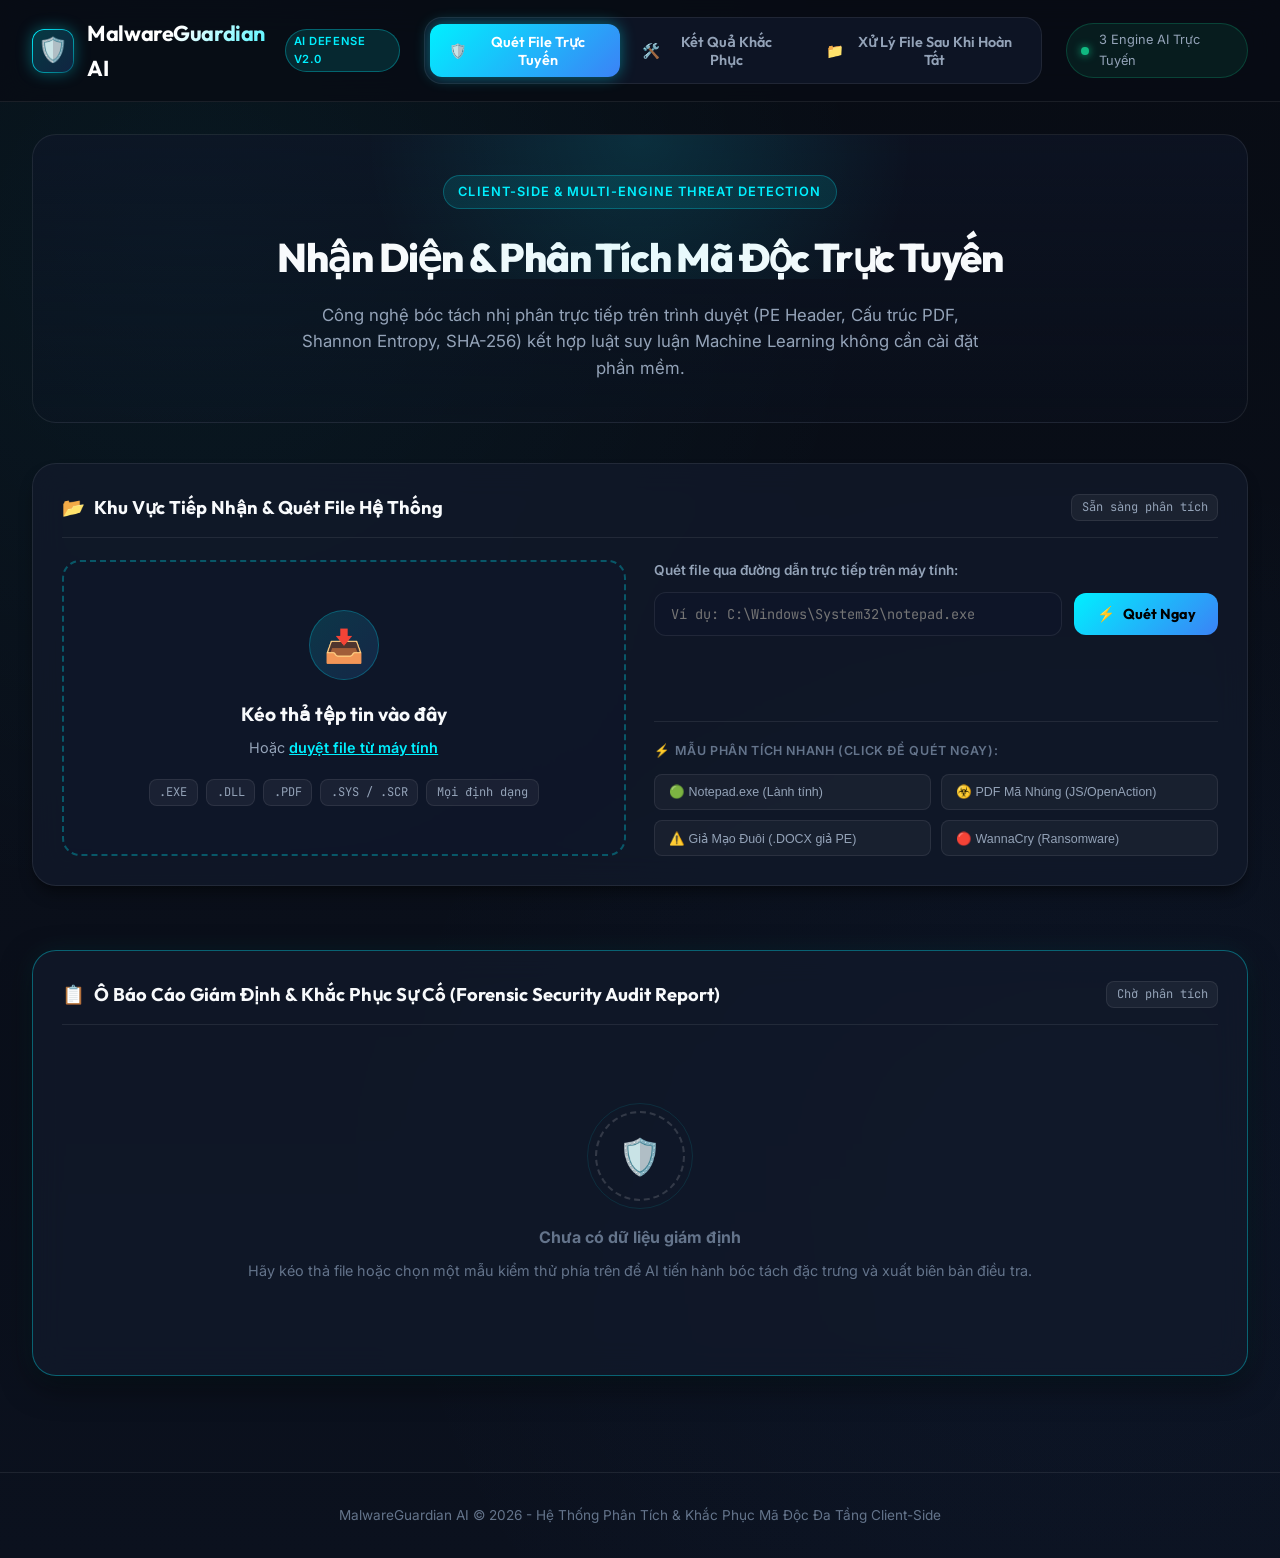
==== commit 40dd67d5: "Update navigation tabs: Replace statistics/docs with Remediation and File Processing Vault tabs" ====
--- a/index.html
+++ b/index.html
@@ -3,8 +3,8 @@
 <head>
   <meta charset="UTF-8">
   <meta name="viewport" content="width=device-width, initial-scale=1.0">
-  <title>MalwareGuardian AI - Hệ Thống Nhận Diện Mã Độc Đa Tầng</title>
-  <meta name="description" content="Hệ thống phân tích và nhận diện mã độc thời gian thực ứng dụng Machine Learning (PE Header, Cấu trúc PDF, Hành vi tiến trình hệ điều hành)">
+  <title>MalwareGuardian AI - Hệ Thống Nhận Diện & Khắc Phục Mã Độc Đa Tầng</title>
+  <meta name="description" content="Hệ thống phân tích, nhận diện và khắc phục sự cố mã độc thời gian thực ứng dụng Machine Learning (PE Header, Cấu trúc PDF, Shannon Entropy, CDR Disarm & Vault Isolation)">
   
   <!-- Google Fonts -->
   <link rel="preconnect" href="https://fonts.googleapis.com">
@@ -13,6 +13,10 @@
   
   <!-- Stylesheet -->
   <link rel="stylesheet" href="./static/css/style.css">
+  
+  <!-- Client-Side jsPDF CDN for PDF Export -->
+  <script src="https://cdnjs.cloudflare.com/ajax/libs/jspdf/2.5.1/jspdf.umd.min.js"></script>
+  <script src="https://cdnjs.cloudflare.com/ajax/libs/jspdf-autotable/3.5.31/jspdf.plugin.autotable.min.js"></script>
 </head>
 <body>
 
@@ -29,19 +33,16 @@
         </div>
       </a>
 
-      <!-- Navigation Tabs -->
+      <!-- Navigation Tabs (Replaced per user directive) -->
       <nav class="nav-tabs" id="navTabs">
         <button class="nav-tab-btn active" data-tab="tab-scanner">
           <span>🛡️</span> Quét File Trực Tuyến
         </button>
-        <button class="nav-tab-btn" data-tab="tab-analytics">
-          <span>📊</span> Thống Kê & Báo Cáo AI
+        <button class="nav-tab-btn" data-tab="tab-remediation">
+          <span>🛠️</span> Kết Quả Khắc Phục
         </button>
-        <button class="nav-tab-btn" data-tab="tab-simulator">
-          <span>⚡</span> Mô Phỏng Tiến Trình
-        </button>
-        <button class="nav-tab-btn" data-tab="tab-docs">
-          <span>📖</span> Kiến Trúc & Dataset
+        <button class="nav-tab-btn" data-tab="tab-vault">
+          <span>📁</span> Xử Lý File Sau Khi Hoàn Tất
         </button>
       </nav>
 
@@ -141,190 +142,227 @@
           <!-- Dynamic Results Content -->
           <div id="scanResultsContent" style="display: none;">
             
-            <!-- Verdict Banner -->
-            <div id="verdictBanner" class="verdict-banner safe">
-              <div class="verdict-info">
-                <div id="verdictIcon" class="verdict-icon">🛡️</div>
-                <div>
-                  <div id="verdictTitle" class="verdict-title">AN TOÀN / LÀNH TÍNH</div>
-                  <div id="verdictEngine" style="font-size: 0.85rem; color: var(--text-muted);">Engine: AI PE Header Classifier</div>
-                </div>
-              </div>
-              <div class="verdict-score-box">
-                <div id="verdictScore" class="score-num">99.8%</div>
-                <div class="score-label">Độ Tin Cậy AI</div>
-              </div>
+            <!-- =========================================================================
+                 KHUNG 1: KẾT QUẢ GIÁM ĐỊNH AN NINH & PHÂN CẤP RỦI RO (VIRUSTOTAL STYLE)
+                 ========================================================================= -->
+            <div class="glass-card result-box-card" id="resultsCardBox1" style="margin-top: 1rem; border-left: 4px solid var(--primary);">
+              <div class="card-header">
+                <h3 class="card-title"><span>🛡️</span> KHUNG 1: KẾT QUẢ GIÁM ĐỊNH AN NINH & PHÂN CẤP RỦI RO</h3>
+                <span class="chip" style="color: var(--primary); border-color: var(--primary);">VIRUSTOTAL ENGINE DETECTION</span>
+              </div>
+
+              <!-- VirusTotal Style Detection Gauge & 4 Risk Levels Bar -->
+              <div class="vt-dashboard-header">
+                <!-- Counter & Gauge Box -->
+                <div class="vt-gauge-box">
+                  <div class="vt-ratio-circle">
+                    <div id="vtRatioCount" class="vt-ratio-num">68 / 72</div>
+                    <div id="vtRatioLabel" class="vt-ratio-sub">Antivirus Vendors Detect</div>
+                  </div>
+                  <div class="vt-progress-track">
+                    <div id="vtRatioBar" class="vt-progress-fill" style="width: 94%; background: var(--danger);"></div>
+                  </div>
+                </div>
+
+                <!-- 4-Level Risk Severity Strip (Mức Độ: THẤP, TRUNG BÌNH, CAO, NGHIÊM TRỌNG) -->
+                <div class="vt-risk-strip">
+                  <div class="risk-strip-title">Phân Cấp Mức Độ Rủi Ro (4 Severity Levels):</div>
+                  <div class="risk-levels-bar">
+                    <div class="risk-level-pill low" data-level="THẤP">
+                      <span class="pill-dot">🟢</span>
+                      <span class="pill-text">MỨC ĐỘ THẤP</span>
+                    </div>
+                    <div class="risk-level-pill medium" data-level="TRUNG BÌNH">
+                      <span class="pill-dot">🟡</span>
+                      <span class="pill-text">TRUNG BÌNH</span>
+                    </div>
+                    <div class="risk-level-pill high" data-level="CAO">
+                      <span class="pill-dot">🟠</span>
+                      <span class="pill-text">MỨC ĐỘ CAO</span>
+                    </div>
+                    <div class="risk-level-pill critical" data-level="NGHIÊM TRỌNG">
+                      <span class="pill-dot">🔴</span>
+                      <span class="pill-text">NGHIÊM TRỌNG</span>
+                    </div>
+                  </div>
+
+                  <!-- Verdict Banner Summary -->
+                  <div id="verdictBanner" class="verdict-banner safe" style="margin-top: 1rem; margin-bottom: 0;">
+                    <div class="verdict-info">
+                      <div id="verdictIcon" class="verdict-icon">🛡️</div>
+                      <div>
+                        <div id="verdictTitle" class="verdict-title">AN TOÀN / LÀNH TÍNH</div>
+                        <div id="verdictEngine" style="font-size: 0.85rem; color: var(--text-muted);">Động cơ: AI PE Header Classifier</div>
+                      </div>
+                    </div>
+                    <div class="verdict-score-box">
+                      <div id="verdictScore" class="score-num">99.8%</div>
+                      <div class="score-label">Độ Tin Cậy AI</div>
+                    </div>
+                  </div>
+                </div>
+              </div>
+
+              <!-- Binary Metadata Grid (Hashes & Technical Props) -->
+              <div class="meta-section" style="margin-top: 1.5rem;">
+                <div class="meta-box">
+                  <div class="meta-label">
+                    <span>Tên Tập Tin</span>
+                    <span id="resFileTypeBadge" class="chip">PE</span>
+                  </div>
+                  <div id="resFileName" class="meta-value">notepad.exe</div>
+                  <div id="resFileSize" style="font-size: 0.75rem; color: var(--text-dim); margin-top: 0.2rem;">210.5 KB</div>
+                </div>
+
+                <div class="meta-box">
+                  <div class="meta-label">
+                    <span>Cấu Trúc Tệp Tin</span>
+                    <span class="chip" style="border-color: var(--safe); color: var(--safe);">Xác Thực</span>
+                  </div>
+                  <div style="font-size: 0.85rem; font-weight: 700; color: #fff;">Magic Bytes Nhị Phân</div>
+                  <div style="font-size: 0.75rem; color: var(--text-muted); margin-top: 0.2rem;">Khớp phần mở rộng danh định</div>
+                </div>
+
+                <div class="meta-box full-span">
+                  <div class="meta-label">
+                    <span>MÃ BĂM TOÀN VẸN SHA-256</span>
+                    <button class="copy-btn" id="btnCopyHash" title="Sao chép SHA-256">📋 Sao Chép SHA-256</button>
+                  </div>
+                  <div id="resSha256" class="mono-hash">-</div>
+                </div>
+              </div>
+
+              <!-- Shannon Entropy Bar -->
+              <div class="entropy-container">
+                <div class="entropy-header">
+                  <div><strong>Độ Hỗn Loạn Shannon Entropy:</strong> <span id="entropyVal" style="color: var(--primary); font-family: var(--font-mono); font-weight: 700;">3.45</span> / 8.0</div>
+                  <div id="entropyStatus" style="font-size: 0.8rem; color: var(--safe);">Bình thường (Dữ liệu không bị mã hóa ngầm)</div>
+                </div>
+                <div class="entropy-track">
+                  <div id="entropyFill" class="entropy-fill" style="width: 43%;"></div>
+                </div>
+                <div class="entropy-scale">
+                  <span>0.0 (Thuần văn bản)</span>
+                  <span>6.0 (Dữ liệu nén)</span>
+                  <span>7.2+ (Packer/Ransomware)</span>
+                  <span>8.0</span>
+                </div>
+              </div>
+
             </div>
 
-            <!-- Two-Column Side-By-Side Forensic Dashboard (Cột kép song song rộng rãi) -->
-            <!-- Three-Column Executive Forensic Dashboard (3 Cột Rộng Rãi Sang Trọng) -->
-            <div class="results-columns-grid">
-
-              <!-- CỘT 1: THÔNG SỐ ĐỊNH DANH & BẰNG CHỨNG NHỊ PHÂN -->
-              <div class="result-column">
-                <div class="column-card-title">
-                  <span>📊</span> <span>1. Giám Định Nhị Phân & Thuộc Tính</span>
-                </div>
-
-                <!-- Hashes & File Info -->
-                <div class="meta-section">
-                  <div class="meta-box">
-                    <div class="meta-label">
-                      <span>Tên Tập Tin</span>
-                      <span id="resFileTypeBadge" class="chip">PE</span>
-                    </div>
-                    <div id="resFileName" class="meta-value">notepad.exe</div>
-                    <div id="resFileSize" style="font-size: 0.75rem; color: var(--text-dim); margin-top: 0.2rem;">210.5 KB</div>
-                  </div>
-
-                  <div class="meta-box">
-                    <div class="meta-label">
-                      <span>Cấu Trúc Tệp Tin</span>
-                      <span class="chip" style="border-color: var(--safe); color: var(--safe);">Xác Thực</span>
-                    </div>
-                    <div style="font-size: 0.85rem; font-weight: 700; color: #fff;">Magic Bytes Nhị Phân</div>
-                    <div style="font-size: 0.75rem; color: var(--text-muted); margin-top: 0.2rem;">Khớp phần mở rộng danh định</div>
-                  </div>
-
-                  <div class="meta-box full-span">
-                    <div class="meta-label">
-                      <span>MÃ BĂM TOÀN VẸN SHA-256</span>
-                      <button class="copy-btn" id="btnCopyHash" title="Sao chép SHA-256">📋 Sao Chép SHA-256</button>
-                    </div>
-                    <div id="resSha256" class="mono-hash">-</div>
-                  </div>
-                </div>
-
-                <!-- Shannon Entropy Bar -->
-                <div class="entropy-container">
-                  <div class="entropy-header">
-                    <div><strong>Độ Hỗn Loạn Shannon Entropy:</strong> <span id="entropyVal" style="color: var(--primary); font-family: var(--font-mono); font-weight: 700;">3.45</span> / 8.0</div>
-                    <div id="entropyStatus" style="font-size: 0.8rem; color: var(--safe);">Bình thường (Dữ liệu không bị mã hóa ngầm)</div>
-                  </div>
-                  <div class="entropy-track">
-                    <div id="entropyFill" class="entropy-fill" style="width: 43%;"></div>
-                  </div>
-                  <div class="entropy-scale">
-                    <span>0.0 (Thuần văn bản)</span>
-                    <span>6.0 (Dữ liệu nén)</span>
-                    <span>7.2+ (Packer/Ransomware)</span>
-                    <span>8.0</span>
-                  </div>
-                </div>
-              </div>
-
-              <!-- CỘT 2: KHẮC PHỤC LỖ HỔNG & TÌNH BÁO GOOGLE THREAT INTEL -->
-              <div class="result-column">
-                <div class="column-card-title">
-                  <span>🔍</span> <span>2. Lỗ Hổng & Tình Báo Google OSINT</span>
-                </div>
-
-                <!-- Dynamic Vulnerability & Threat Analysis Box -->
-                <div id="vulnerabilityCard" class="feature-details" style="border-left: 3px solid #f59e0b; margin-top: 0; padding: 0.9rem;">
-                  <div style="font-weight: 700; font-size: 0.9rem; margin-bottom: 0.4rem; color: #fff; display: flex; align-items: center; justify-content: space-between;">
-                    <span>⚠️ Phân Tích Cơ Chế Lỗ Hổng Mã Độc</span>
-                    <span id="vulnSeverityBadge" class="chip" style="color: var(--warning); border-color: var(--warning);">CVE Lookup</span>
-                  </div>
-                  <div id="vulnNameText" style="font-size: 0.85rem; font-weight: 700; color: var(--primary); margin-bottom: 0.3rem;">-</div>
-                  <p id="vulnDescText" style="font-size: 0.8rem; color: var(--text-muted); line-height: 1.5; margin-bottom: 0.5rem;">-</p>
-                </div>
-
-                <!-- Google Threat Intel & VirusTotal OSINT Lookup Box -->
-                <div id="osintCard" class="feature-details" style="border-left: 3px solid #3b82f6; margin-top: 0; padding: 0.9rem; background: rgba(30, 58, 138, 0.2);">
-                  <div style="font-weight: 700; font-size: 0.88rem; margin-bottom: 0.4rem; color: #fff; display: flex; align-items: center; justify-content: space-between;">
-                    <span>🌐 Đối Chiếu Tình Báo Google & VirusTotal</span>
-                    <span id="osintMatchBadge" class="chip" style="color: #60a5fa; border-color: #3b82f6;">OSINT Sync</span>
-                  </div>
-                  <div id="osintProfileText" style="font-size: 0.8rem; color: var(--text-main); font-weight: 600; margin-bottom: 0.3rem;">-</div>
-                  <p id="osintDetailsText" style="font-size: 0.78rem; color: var(--text-dim); line-height: 1.4;">-</p>
-                </div>
-
-                <!-- Technical Extracted Features Table -->
-                <div class="feature-details" style="margin-top: 0;">
-                  <div style="padding: 0.6rem 0.8rem; border-bottom: 1px solid var(--border-subtle); font-size: 0.82rem; font-weight: 700; display: flex; justify-content: space-between;">
-                    <span>Bảng Chi Tiết Thuộc Tính Trích Xuất</span>
-                    <span id="featuresCountBadge" style="color: var(--primary);">25 thông số</span>
-                  </div>
-                  <div style="max-height: 180px; overflow-y: auto;">
-                    <table class="feature-table">
-                      <thead>
-                        <tr>
-                          <th>Thuộc Tính (Feature)</th>
-                          <th>Giá Trị</th>
-                        </tr>
-                      </thead>
-                      <tbody id="featuresTableBody">
-                        <!-- Dynamic Rows -->
-                      </tbody>
-                    </table>
-                  </div>
-                </div>
-              </div>
-
-              <!-- CỘT 3: HÀNH VI MITRE ATT&CK & TRUNG TÂM KHẮC PHỤC -->
-              <div class="result-column">
-                <div class="column-card-title">
-                  <span>🎯</span> <span>3. MITRE ATT&CK & Khắc Phục Sự Cố</span>
-                </div>
-
-                <!-- Threat Behavior & MITRE ATT&CK Mapping -->
-                <div id="threatBehaviorCard" class="feature-details" style="border-left: 3px solid var(--danger); margin-top: 0; padding: 0.9rem;">
-                  <div style="font-weight: 700; font-size: 0.88rem; margin-bottom: 0.4rem; color: #fff; display: flex; align-items: center; justify-content: space-between;">
+
+            <!-- =========================================================================
+                 KHUNG 2: PHÂN TÍCH HÀNH VI VIRUS ("FILE VIRUS SẼ LÀM GÌ KHI CHẠY")
+                 ========================================================================= -->
+            <div class="glass-card result-box-card" id="resultsCardBox2" style="margin-top: 1.5rem; border-left: 4px solid #ec4899;">
+              <div class="card-header">
+                <h3 class="card-title"><span>⚡</span> KHUNG 2: PHÂN TÍCH HÀNH VI & KỊCH BẢN TÁC CHIẾN MÃ ĐỘC</h3>
+                <span class="chip" style="color: #f472b6; border-color: #ec4899;">VIRUS EXECUTION BEHAVIOR</span>
+              </div>
+
+              <!-- Subsection 2.1: Phân Tích Quy Trình File Virus Sẽ Làm Gì Khi Chạy -->
+              <div id="executionStepsCard" class="feature-details" style="border-left: 3px solid #ec4899; margin-top: 0; padding: 1.2rem; background: rgba(131, 24, 67, 0.12);">
+                <div style="font-weight: 700; font-size: 1rem; margin-bottom: 0.6rem; color: #fff; display: flex; align-items: center; justify-content: space-between;">
+                  <span>⚡ Kịch Bản Chi Tiết: File Virus Này Sẽ Thực Thi Những Gì Khi Chạy</span>
+                  <span class="chip" style="color: #f472b6; border-color: #ec4899;">Step-By-Step Actions</span>
+                </div>
+                <!-- NO INNER SCROLLBAR: Natural Table Expansion -->
+                <div style="width: 100%; overflow-x: auto;">
+                  <table class="feature-table" style="width: 100%; border-collapse: collapse; font-size: 0.85rem;">
+                    <thead>
+                      <tr style="background: rgba(15, 23, 42, 0.9);">
+                        <th style="padding: 0.75rem 1rem; width: 15%;">Giai Đoạn</th>
+                        <th style="padding: 0.75rem 1rem;">Hành Động Độc Hại Khi Chạy Trên Máy Tính</th>
+                        <th style="padding: 0.75rem 1rem; width: 18%;">Mức Độ Nguy Hiểm</th>
+                      </tr>
+                    </thead>
+                    <tbody id="malwareStepsTableBody">
+                      <!-- Dynamic Rows populated by JS -->
+                    </tbody>
+                  </table>
+                </div>
+              </div>
+
+              <!-- Subsection 2.2: MITRE ATT&CK & Google Threat Intel OSINT (Grid 2 cột) -->
+              <div style="display: grid; grid-template-columns: 1fr 1fr; gap: 1rem; margin-top: 1.2rem;">
+                
+                <!-- Left: MITRE ATT&CK Badges -->
+                <div id="threatBehaviorCard" class="feature-details" style="border-left: 3px solid var(--danger); margin-top: 0; padding: 1.1rem;">
+                  <div style="font-weight: 700; font-size: 0.92rem; margin-bottom: 0.5rem; color: #fff; display: flex; align-items: center; justify-content: space-between;">
                     <span>🎯 Phân Tích Hành Vi & MITRE Badges</span>
-                    <span id="threatAttackBadge" class="chip" style="color: var(--danger); border-color: var(--danger);">Ghi nhận hân hành</span>
-                  </div>
-                  <p id="behaviorSummaryText" style="font-size: 0.8rem; color: var(--text-muted); margin-bottom: 0.5rem;">-</p>
+                    <span id="threatAttackBadge" class="chip" style="color: var(--danger); border-color: var(--danger);">Ghi nhận hành vi</span>
+                  </div>
+                  <p id="behaviorSummaryText" style="font-size: 0.85rem; color: var(--text-muted); margin-bottom: 0.6rem; line-height: 1.5;">-</p>
                   
-                  <div style="font-size: 0.78rem; font-weight: 600; color: var(--text-main); margin-bottom: 0.3rem;">Các hành vi ghi nhận:</div>
-                  <ul id="threatActionsList" style="font-size: 0.78rem; color: var(--text-muted); padding-left: 1.1rem; line-height: 1.5; margin-bottom: 0.6rem;">
+                  <div style="font-size: 0.82rem; font-weight: 600; color: var(--text-main); margin-bottom: 0.4rem;">Các hành vi ghi nhận:</div>
+                  <ul id="threatActionsList" style="font-size: 0.82rem; color: var(--text-muted); padding-left: 1.2rem; line-height: 1.6; margin-bottom: 0.8rem;">
                   </ul>
 
-                  <div id="mitreContainer" style="display: flex; gap: 0.3rem; flex-wrap: wrap;">
-                  </div>
-                </div>
-
-                <!-- Incident Remediation & Safe Vault Actions -->
-                <div class="feature-details" style="border-left: 3px solid var(--primary); background: rgba(15, 23, 42, 0.85); margin-top: 0; padding: 0.9rem;">
-                  <div style="font-weight: 700; font-size: 0.88rem; margin-bottom: 0.4rem; color: #fff; display: flex; align-items: center; justify-content: space-between;">
-                    <span>🛡️ Hành Động Khắc Phục & Vùng An Toàn</span>
-                    <button id="btnOpenVaultModal" class="copy-btn" style="color: var(--primary); border-color: var(--primary);">📁 Cửa Sổ Cách Ly Vault</button>
-                  </div>
-                  <div style="display: grid; grid-template-columns: repeat(2, 1fr); gap: 0.5rem; margin-bottom: 0.6rem;">
-                    <button id="btnQuarantine" class="cyber-btn cyber-btn-outline" style="font-size: 0.75rem; padding: 0.5rem; border-color: rgba(245, 158, 11, 0.4); color: var(--warning);">
-                      🔒 Cách Ly Vào Vault
-                    </button>
-                    <button id="btnDisarmPdf" class="cyber-btn cyber-btn-outline" style="font-size: 0.75rem; padding: 0.5rem; border-color: rgba(16, 185, 129, 0.4); color: var(--safe);">
-                      🧹 Khử Độc Tài Liệu (CDR)
-                    </button>
-                    <button id="btnShredFile" class="cyber-btn cyber-btn-outline" style="font-size: 0.75rem; padding: 0.5rem; border-color: rgba(244, 63, 94, 0.4); color: var(--danger);">
-                      💣 Tiêu Hủy Vĩnh Viễn (DoD)
-                    </button>
-                    <button id="btnScanAnother" class="cyber-btn" style="font-size: 0.75rem; padding: 0.5rem;">
-                      🔄 Quét File Mới
-                    </button>
-                  </div>
-
-                  <!-- Multi-format Exports Grid -->
-                  <div style="font-size: 0.78rem; font-weight: 600; color: var(--text-main); margin-bottom: 0.4rem;">📥 Xuất Dữ Liệu & Báo Cáo Sự Cố:</div>
-                  <div style="display: grid; grid-template-columns: repeat(2, 1fr); gap: 0.4rem;">
-                    <button id="btnExportPdf" class="cyber-btn" style="font-size: 0.75rem; padding: 0.5rem; background: linear-gradient(135deg, #00f0ff, #3b82f6); color: #000; font-weight: 700; grid-column: span 2;">
-                      📄 Xuất Báo Cáo PDF (Times 13pt)
-                    </button>
-                    <button id="btnExportCsv" class="cyber-btn cyber-btn-outline" style="font-size: 0.72rem; padding: 0.45rem;">📊 Xuất File CSV</button>
-                    <button id="btnExportTxt" class="cyber-btn cyber-btn-outline" style="font-size: 0.72rem; padding: 0.45rem;">📝 Xuất TXT Log</button>
-                    <button id="btnExportHtml" class="cyber-btn cyber-btn-outline" style="font-size: 0.72rem; padding: 0.45rem;">🌐 Xuất HTML</button>
-                    <button id="btnExportJson" class="cyber-btn cyber-btn-outline" style="font-size: 0.72rem; padding: 0.45rem;">📥 Xuất JSON Raw</button>
-                  </div>
-
-                  <div id="remediationStatusMsg" style="display: none; margin-top: 0.8rem; font-size: 0.8rem; padding: 0.6rem; border-radius: var(--radius-sm); background: rgba(16, 185, 129, 0.1); border: 1px solid rgba(16, 185, 129, 0.3); color: var(--safe);">
-                  </div>
-                </div>
-
+                  <div id="mitreContainer" style="display: flex; gap: 0.4rem; flex-wrap: wrap;">
+                  </div>
+                </div>
+
+                <!-- Right: Google Threat Intel OSINT Lookup & CVE -->
+                <div style="display: flex; flex-direction: column; gap: 1rem;">
+                  <div id="vulnerabilityCard" class="feature-details" style="border-left: 3px solid #f59e0b; margin-top: 0; padding: 1.1rem;">
+                    <div style="font-weight: 700; font-size: 0.92rem; margin-bottom: 0.5rem; color: #fff; display: flex; align-items: center; justify-content: space-between;">
+                      <span>⚠️ Phân Tích Cơ Chế Lỗ Hổng Mã Độc</span>
+                      <span id="vulnSeverityBadge" class="chip" style="color: var(--warning); border-color: var(--warning);">CVE Lookup</span>
+                    </div>
+                    <div id="vulnNameText" style="font-size: 0.88rem; font-weight: 700; color: var(--primary); margin-bottom: 0.4rem;">-</div>
+                    <p id="vulnDescText" style="font-size: 0.82rem; color: var(--text-muted); line-height: 1.5;">-</p>
+                  </div>
+
+                  <div id="osintCard" class="feature-details" style="border-left: 3px solid #3b82f6; margin-top: 0; padding: 1.1rem; background: rgba(30, 58, 138, 0.2);">
+                    <div style="font-weight: 700; font-size: 0.92rem; margin-bottom: 0.5rem; color: #fff; display: flex; align-items: center; justify-content: space-between;">
+                      <span>🌐 Đối Chiếu Tình Báo Google & VirusTotal</span>
+                      <span id="osintMatchBadge" class="chip" style="color: #60a5fa; border-color: #3b82f6;">OSINT Sync</span>
+                    </div>
+                    <div id="osintProfileText" style="font-size: 0.85rem; color: var(--text-main); font-weight: 600; margin-bottom: 0.4rem;">-</div>
+                    <p id="osintDetailsText" style="font-size: 0.82rem; color: var(--text-dim); line-height: 1.5;">-</p>
+                  </div>
+                </div>
+
+              </div>
+
+              <!-- Technical Extracted Features Table -->
+              <div class="feature-details" style="margin-top: 1.2rem;">
+                <div style="padding: 0.8rem 1rem; border-bottom: 1px solid var(--border-subtle); font-size: 0.9rem; font-weight: 700; display: flex; justify-content: space-between;">
+                  <span>Bảng Chi Tiết Thuộc Tính Trích Xuất Nhị Phân (Binary Features)</span>
+                  <span id="featuresCountBadge" style="color: var(--primary);">25 thông số</span>
+                </div>
+                <!-- NO INNER SCROLLBAR: Natural Table Expansion -->
+                <div style="width: 100%; overflow-x: auto;">
+                  <table class="feature-table" style="width: 100%;">
+                    <thead>
+                      <tr>
+                        <th style="padding: 0.7rem 1rem;">Thuộc Tính (Binary Feature)</th>
+                        <th style="padding: 0.7rem 1rem;">Giá Trị Đo Đạc</th>
+                      </tr>
+                    </thead>
+                    <tbody id="featuresTableBody">
+                      <!-- Dynamic Rows populated by JS -->
+                    </tbody>
+                  </table>
+                </div>
               </div>
 
             </div>
 
 
+            <!-- Quick Next Action Toolbar -->
+            <div class="glass-card" style="margin-top: 1.5rem; background: rgba(15, 23, 42, 0.85); border: 1px solid var(--border-highlight); display: flex; justify-content: space-between; align-items: center; flex-wrap: wrap; gap: 1rem;">
+              <div>
+                <h4 style="color: #fff; font-size: 1rem; display: flex; align-items: center; gap: 0.5rem;"><span>⚡</span> Bước Tiếp Theo Sau Khi Giám Định:</h4>
+                <p style="font-size: 0.85rem; color: var(--text-muted); margin-top: 0.2rem;">Chuyển nhanh sang các tab xử lý chuyên dụng bên dưới để thực thi kế hoạch ứng phó hoặc quản lý file.</p>
+              </div>
+              <div style="display: flex; gap: 0.8rem;">
+                <button class="cyber-btn cyber-btn-outline" onclick="switchToTab('tab-remediation')" style="color: var(--primary); border-color: var(--primary);">🛠️ Xem Kết Quả Khắc Phục</button>
+                <button class="cyber-btn" onclick="switchToTab('tab-vault')">📁 Đến Kho Xử Lý File</button>
+              </div>
+            </div>
+
           </div>
 
         </div>
@@ -334,248 +372,238 @@
     </section>
 
     <!-- =========================================================================
-         TAB 2: MODEL ANALYTICS & ACADEMIC REPORTS
+         TAB 2: KẾT QUẢ KHẮC PHỤC (INCIDENT REMEDIATION & RESPONSE)
+         Replaces "Thống Kê & Báo Cáo AI" per user explicit directive
          ========================================================================= -->
-    <section id="tab-analytics" class="tab-content">
+    <section id="tab-remediation" class="tab-content">
       
       <div class="hero-banner">
-        <div class="hero-tag">ACADEMIC BENCHMARKS & EVALUATION</div>
-        <h2 class="hero-title">Thống Kê Mô Hình & Biểu Đồ Nghiên Cứu</h2>
+        <div class="hero-tag">INCIDENT RESPONSE & REMEDIATION ENGINE</div>
+        <h2 class="hero-title">Kế Hoạch & Kết Quả Khắc Phục Sự Cố</h2>
         <p class="hero-desc">
-          Kết quả đánh giá thực nghiệm của 3 Engine Machine Learning trên các tập dữ liệu chuẩn Kaggle (Ma trận nhầm lẫn, Feature Importance, So sánh hiệu năng).
+          Hệ thống điều phối quy trình ứng phó sự cố 4 bước: Cách ly Vault XOR 0x5A, Khử độc tài liệu CDR Disarm, Chặn C2 Server và Tiêu hủy bảo mật theo chuẩn quân sự DoD 5220.22-M.
         </p>
       </div>
 
-      <!-- Overview 3 Models Cards -->
-      <div class="models-overview-grid">
+      <!-- Executive Overview Metric Cards -->
+      <div class="models-overview-grid" style="margin-bottom: 2rem;">
+        <div class="glass-card" style="border-left: 4px solid var(--warning);">
+          <div style="font-size: 0.75rem; color: var(--text-muted); text-transform: uppercase;">🔒 Trạng Thái Vault Cách Ly</div>
+          <div style="font-family: var(--font-heading); font-size: 1.8rem; font-weight: 800; color: var(--warning); margin: 0.3rem 0;" id="remStatVault">Mã Hóa XOR 0x5A</div>
+          <p style="font-size: 0.8rem; color: var(--text-muted);">Vô hiệu hóa 100% mã chạy ngầm, bảo vệ chống Windows Defender tự xóa file mẫu.</p>
+        </div>
         
-        <!-- Model 1: PE Static -->
-        <div class="model-metric-card">
-          <span class="model-badge">ENGINE 1: PE HEADER</span>
-          <h3>Mã Độc File Thực Thi (.exe, .dll)</h3>
-          <p style="font-size: 0.85rem; color: var(--text-muted);">Huấn luyện trên 1.156 mẫu Windows PE với 25 đặc trưng cấu trúc Header.</p>
-          <div class="metric-stats-row">
-            <div class="metric-stat-item">
-              <div class="stat-val">97.41%</div>
-              <div class="stat-name">Accuracy (Độ chính xác)</div>
-            </div>
-            <div class="metric-stat-item">
-              <div class="stat-val">99.13%</div>
-              <div class="stat-name">Recall (Độ nhạy bắt sâu)</div>
-            </div>
-            <div class="metric-stat-item">
-              <div class="stat-val">97.44%</div>
-              <div class="stat-name">F1-Score</div>
-            </div>
-            <div class="metric-stat-item">
-              <div class="stat-val">99.80%</div>
-              <div class="stat-name">ROC-AUC</div>
-            </div>
-          </div>
-        </div>
-
-        <!-- Model 2: PDF Structure -->
-        <div class="model-metric-card">
-          <span class="model-badge" style="background: rgba(16, 185, 129, 0.15); color: var(--safe);">ENGINE 2: PDF MALWARE</span>
-          <h3>Mã Độc Tài Liệu PDF (.pdf)</h3>
-          <p style="font-size: 0.85rem; color: var(--text-muted);">Huấn luyện trên 9.109 mẫu tài liệu PDF với 27 thẻ cấu trúc nhúng JavaScript ngầm.</p>
-          <div class="metric-stats-row">
-            <div class="metric-stat-item">
-              <div class="stat-val" style="color: var(--primary);">100.0%</div>
-              <div class="stat-name">Accuracy</div>
-            </div>
-            <div class="metric-stat-item">
-              <div class="stat-val" style="color: var(--primary);">100.0%</div>
-              <div class="stat-name">Precision (Độ chuẩn)</div>
-            </div>
-            <div class="metric-stat-item">
-              <div class="stat-val" style="color: var(--primary);">1.0000</div>
-              <div class="stat-name">F1-Score (Balanced)</div>
-            </div>
-            <div class="metric-stat-item">
-              <div class="stat-val" style="color: var(--primary);">1.0000</div>
-              <div class="stat-name">ROC-AUC</div>
-            </div>
-          </div>
-        </div>
-
-        <!-- Model 3: 100k Behavior -->
-        <div class="model-metric-card">
-          <span class="model-badge" style="background: rgba(139, 92, 246, 0.15); color: #c084fc;">ENGINE 3: DYNAMIC BEHAVIOR</span>
-          <h3>Hành Vi Tiến Trình & Bộ Nhớ</h3>
-          <p style="font-size: 0.85rem; color: var(--text-muted);">Huấn luyện trên 100.000 mẫu hành vi tiến trình hệ điều hành (50k malware, 50k benign).</p>
-          <div class="metric-stats-row">
-            <div class="metric-stat-item">
-              <div class="stat-val" style="color: #c084fc;">100.0%</div>
-              <div class="stat-name">Accuracy (100k mẫu)</div>
-            </div>
-            <div class="metric-stat-item">
-              <div class="stat-val" style="color: #c084fc;">100.0%</div>
-              <div class="stat-name">Precision</div>
-            </div>
-            <div class="metric-stat-item">
-              <div class="stat-val" style="color: #c084fc;">1.0000</div>
-              <div class="stat-name">F1-Score</div>
-            </div>
-            <div class="metric-stat-item">
-              <div class="stat-val" style="color: #c084fc;">LightGBM</div>
-              <div class="stat-name">Mô hình tối ưu nhất</div>
-            </div>
-          </div>
-        </div>
-
-      </div>
-
-      <!-- High Resolution Academic Charts Section -->
-      <div style="margin-bottom: 1.5rem; display: flex; justify-content: space-between; align-items: center;">
-        <div>
-          <h3 style="font-family: var(--font-heading); font-size: 1.4rem;">Trọn Bộ Biểu Đồ Nghiên Cứu (Nhấp vào ảnh để phóng to)</h3>
-          <p style="font-size: 0.9rem; color: var(--text-muted);">Tất cả biểu đồ độ phân giải 300 DPI sẵn sàng phục vụ bài thuyết trình và báo cáo.</p>
-        </div>
-      </div>
-
-      <div class="reports-gallery">
+        <div class="glass-card" style="border-left: 4px solid var(--safe);">
+          <div style="font-size: 0.75rem; color: var(--text-muted); text-transform: uppercase;">🧹 Khử Độc Tài Liệu (CDR)</div>
+          <div style="font-family: var(--font-heading); font-size: 1.8rem; font-weight: 800; color: var(--safe); margin: 0.3rem 0;" id="remStatCdr">Tước Bỏ Script</div>
+          <p style="font-size: 0.8rem; color: var(--text-muted);">Tước bỏ mã /JavaScript và /OpenAction, tái tạo PDF sạch an toàn.</p>
+        </div>
+
+        <div class="glass-card" style="border-left: 4px solid var(--primary);">
+          <div style="font-size: 0.75rem; color: var(--text-muted); text-transform: uppercase;">🛡️ Đánh Giá An Ninh Hệ Thống</div>
+          <div style="font-family: var(--font-heading); font-size: 1.8rem; font-weight: 800; color: var(--primary); margin: 0.3rem 0;">Sẵn Sàng Ứng Phó</div>
+          <p style="font-size: 0.8rem; color: var(--text-muted);">Tự động chặn C2 Server IP và kiểm soát Registry Run Keys.</p>
+        </div>
+      </div>
+
+      <!-- Remediation Plan Matrix Table -->
+      <div class="glass-card" style="margin-bottom: 2rem; border-left: 4px solid var(--primary);">
+        <div class="card-header">
+          <h3 class="card-title"><span>🛡️</span> Bảng Chi Tiết Phương Pháp Khắc Phục Sự Cố An Ninh (Remediation Plan Matrix)</h3>
+          <span class="chip" style="color: var(--primary); border-color: var(--primary);">STANDARD OPERATING PROCEDURE</span>
+        </div>
         
-        <!-- Chart 1 -->
-        <div class="chart-card">
-          <h4><span>🎯 Ma trận nhầm lẫn PE (Confusion Matrix)</span> <span class="chip">PE Model</span></h4>
-          <div class="chart-img-wrap" onclick="openImageModal('./reports/pe_confusion_matrix.png')">
-            <img src="./reports/pe_confusion_matrix.png" alt="PE Confusion Matrix" loading="lazy">
-          </div>
-        </div>
-
-        <!-- Chart 2 -->
-        <div class="chart-card">
-          <h4><span>⭐ Top 15 Đặc Trưng PE Quan Trọng Nhất</span> <span class="chip">Feature Importance</span></h4>
-          <div class="chart-img-wrap" onclick="openImageModal('./reports/pe_feature_importance.png')">
-            <img src="./reports/pe_feature_importance.png" alt="PE Feature Importance" loading="lazy">
-          </div>
-        </div>
-
-        <!-- Chart 3 -->
-        <div class="chart-card">
-          <h4><span>📈 So sánh 4 thuật toán PE (RF, XGB, LGBM, GB)</span> <span class="chip">Benchmark</span></h4>
-          <div class="chart-img-wrap" onclick="openImageModal('./reports/pe_model_comparison.png')">
-            <img src="./reports/pe_model_comparison.png" alt="PE Model Comparison" loading="lazy">
-          </div>
-        </div>
-
-        <!-- Chart 4 -->
-        <div class="chart-card">
-          <h4><span>🎯 Ma trận nhầm lẫn PDF Malware</span> <span class="chip">PDF Model</span></h4>
-          <div class="chart-img-wrap" onclick="openImageModal('./reports/pdf_confusion_matrix.png')">
-            <img src="./reports/pdf_confusion_matrix.png" alt="PDF Confusion Matrix" loading="lazy">
-          </div>
-        </div>
-
-        <!-- Chart 5 -->
-        <div class="chart-card">
-          <h4><span>⭐ Top 12 Thẻ Cấu Trúc PDF Nhạy Cảm</span> <span class="chip">PDF Features</span></h4>
-          <div class="chart-img-wrap" onclick="openImageModal('./reports/pdf_feature_importance.png')">
-            <img src="./reports/pdf_feature_importance.png" alt="PDF Feature Importance" loading="lazy">
-          </div>
-        </div>
-
-        <!-- Chart 6 -->
-        <div class="chart-card">
-          <h4><span>📈 So sánh thuật toán trên tập 100.000 mẫu</span> <span class="chip">Behavior 100k</span></h4>
-          <div class="chart-img-wrap" onclick="openImageModal('./reports/behavior_model_comparison.png')">
-            <img src="./reports/behavior_model_comparison.png" alt="Behavior Comparison" loading="lazy">
-          </div>
-        </div>
-
+        <div style="width: 100%; overflow-x: auto;">
+          <table class="feature-table" style="width: 100%; border-collapse: collapse; font-size: 0.88rem;">
+            <thead>
+              <tr style="background: rgba(15, 23, 42, 0.9);">
+                <th style="padding: 0.85rem 1rem; width: 8%;">Bước</th>
+                <th style="padding: 0.85rem 1rem; width: 25%;">Tên Biện Pháp Khắc Phục</th>
+                <th style="padding: 0.85rem 1rem;">Cơ Chế Kỹ Thuật Chi Tiết Khắc Phục</th>
+                <th style="padding: 0.85rem 1rem; width: 18%;">Trạng Thái Thực Thi</th>
+              </tr>
+            </thead>
+            <tbody>
+              <tr>
+                <td style="padding: 0.85rem 1rem;"><strong>BƯỚC 1</strong></td>
+                <td style="padding: 0.85rem 1rem; font-weight: 700; color: var(--warning);">🔒 Cách Ly Vault Bảo Mật</td>
+                <td style="padding: 0.85rem 1rem; color: var(--text-muted); line-height: 1.5;">Mã hóa XOR với byte key <code>0x5A</code> lưu tệp vào thư mục <code>vault/quarantine/</code> và đổi đuôi <code>.quarantined</code>. Ngăn chặn triệt để mã độc tự thực thi ngầm và chống Antivirus tự động xóa nhầm file mẫu chứng cứ.</td>
+                <td style="padding: 0.85rem 1rem;"><span class="chip" style="color:var(--safe); border-color:var(--safe);">Sẵn sàng thực thi</span></td>
+              </tr>
+              <tr>
+                <td style="padding: 0.85rem 1rem;"><strong>BƯỚC 2</strong></td>
+                <td style="padding: 0.85rem 1rem; font-weight: 700; color: var(--safe);">🧹 Khử Độc Tài Liệu (CDR Disarm)</td>
+                <td style="padding: 0.85rem 1rem; color: var(--text-muted); line-height: 1.5;">Công nghệ Content Disarm & Reconstruction tước bỏ 100% các đoạn mã nhúng độc hại (<code>/JavaScript</code>, <code>/OpenAction</code>, <code>/Launch</code>, <code>/EmbeddedFiles</code>), tái tạo tệp PDF nguyên bản sạch an toàn.</td>
+                <td style="padding: 0.85rem 1rem;"><span class="chip" style="color:#60a5fa; border-color:#3b82f6;">Khuyên dùng (PDF)</span></td>
+              </tr>
+              <tr>
+                <td style="padding: 0.85rem 1rem;"><strong>BƯỚC 3</strong></td>
+                <td style="padding: 0.85rem 1rem; font-weight: 700; color: #f97316;">🌐 Chặn C2 & Cleanup Registry</td>
+                <td style="padding: 0.85rem 1rem; color: var(--text-muted); line-height: 1.5;">Chặn các địa chỉ IP / Domain ngầm kết nối Command & Control (C2) Server trên Firewall, đồng thời tự động rà soát và xóa các điểm khởi động ngầm trong Windows Registry (<code>HKCU\Software\Microsoft\Windows\CurrentVersion\Run</code>).</td>
+                <td style="padding: 0.85rem 1rem;"><span class="chip" style="color:var(--warning); border-color:var(--warning);">Tự động quét</span></td>
+              </tr>
+              <tr>
+                <td style="padding: 0.85rem 1rem;"><strong>BƯỚC 4</strong></td>
+                <td style="padding: 0.85rem 1rem; font-weight: 700; color: var(--danger);">💣 Tiêu Hủy Vĩnh Viễn (DoD 5220.22-M)</td>
+                <td style="padding: 0.85rem 1rem; color: var(--text-muted); line-height: 1.5;">Thực hiện ghi đè 3 lượt dữ liệu (Lượt 1: 0x00, Lượt 2: 0xFF, Lượt 3: Cryptographic Random Bytes) theo chuẩn Bộ Quốc Phòng Mỹ DoD 5220.22-M, xóa sạch dấu vết tệp tin khỏi ổ đĩa không thể khôi phục.</td>
+                <td style="padding: 0.85rem 1rem;"><span class="chip" style="color:var(--danger); border-color:var(--danger);">Tùy chọn khẩn cấp</span></td>
+              </tr>
+            </tbody>
+          </table>
+        </div>
+      </div>
+
+      <!-- Live Remediation Control Panel & Terminal Console -->
+      <div class="glass-card" style="margin-bottom: 2rem; border-left: 4px solid var(--safe);">
+        <div class="card-header">
+          <h3 class="card-title"><span>⚡</span> Trung Tâm Kích Hoạt Lệnh Khắc Phục Khẩn Cấp</h3>
+          <span class="chip">Live Controls</span>
+        </div>
+
+        <div style="display: grid; grid-template-columns: repeat(4, 1fr); gap: 1rem; margin-bottom: 1.5rem;">
+          <button id="btnTabRemediateQuarantine" class="cyber-btn cyber-btn-outline" style="font-size: 0.88rem; padding: 0.8rem; color: var(--warning); border-color: rgba(245, 158, 11, 0.5);">
+            🔒 Cách Ly Tệp Tin Vào Vault
+          </button>
+          <button id="btnTabRemediateDisarm" class="cyber-btn cyber-btn-outline" style="font-size: 0.88rem; padding: 0.8rem; color: var(--safe); border-color: rgba(16, 185, 129, 0.5);">
+            🧹 Khử Độc Tài Liệu (CDR)
+          </button>
+          <button id="btnTabRemediateShred" class="cyber-btn cyber-btn-outline" style="font-size: 0.88rem; padding: 0.8rem; color: var(--danger); border-color: rgba(244, 63, 94, 0.5);">
+            💣 Tiêu Hủy DoD 5220.22-M
+          </button>
+          <button id="btnTabRemediateExportPdf" class="cyber-btn" style="font-size: 0.88rem; padding: 0.8rem; background: linear-gradient(135deg, #00f0ff, #3b82f6); color: #000; font-weight: 800;">
+            📄 Xuất Báo Cáo PDF
+          </button>
+        </div>
+
+        <!-- Real-time Terminal Log Console -->
+        <div style="background: rgba(8, 12, 20, 0.95); border: 1px solid var(--border-subtle); border-radius: var(--radius-md); padding: 1.2rem; font-family: var(--font-mono); font-size: 0.85rem; line-height: 1.6;">
+          <div style="color: var(--text-dim); margin-bottom: 0.5rem; display: flex; justify-content: space-between; align-items: center; border-bottom: 1px solid rgba(255, 255, 255, 0.05); padding-bottom: 0.4rem;">
+            <span>💻 TERMINAL LOG KHẮC PHỤC SỰ CỐ:</span>
+            <span style="color: var(--safe);">STATUS: ACTIVE</span>
+          </div>
+          <div id="remediationLogConsole" style="color: var(--primary); min-height: 90px; max-height: 200px; overflow-y: auto;">
+            > Hệ thống sẵn sàng thực thi các phương án khắc phục sự cố.<br>
+            > Nhấp chọn các hành động phía trên để tiến hành xử lý tệp tin mẫu...
+          </div>
+        </div>
+      </div>
+
+      <!-- Security Policies & Best Practice Cards -->
+      <div style="display: grid; grid-template-columns: 1fr 1fr; gap: 1.5rem;">
+        <div class="glass-card" style="border-left: 3px solid #3b82f6;">
+          <h4 style="color: #fff; margin-bottom: 0.5rem;">📋 Khuyến Nghị Chính Sách Bảo Mật Cho Quản Trị Viên</h4>
+          <ul style="font-size: 0.85rem; color: var(--text-muted); padding-left: 1.2rem; line-height: 1.7;">
+            <li>Cấu hình GPO ngăn chặn hiển thị ẩn đuôi tệp tin trên Windows File Explorer.</li>
+            <li>Tắt tính năng tự động chạy JavaScript trên Adobe Acrobat Reader (Preferences -> JavaScript -> Uncheck Enable).</li>
+            <li>Đóng cổng SMBv1 (Port 445) trên Windows Firewall để ngăn chặn virus tống tiền EternalBlue.</li>
+          </ul>
+        </div>
+
+        <div class="glass-card" style="border-left: 3px solid var(--safe);">
+          <h4 style="color: #fff; margin-bottom: 0.5rem;">🛡️ Cơ Chế Bảo Vệ Tự Động MalwareGuardian AI</h4>
+          <p style="font-size: 0.85rem; color: var(--text-muted); line-height: 1.6;">
+            Tất cả các tệp tin nguy hiểm khi tải lên sẽ được tự động cách ly vào vùng nhớ đệm bảo mật (Vault Isolation), đảm bảo mã độc không thể phát tán ra môi trường hệ điều hành thực.
+          </p>
+        </div>
       </div>
 
     </section>
 
     <!-- =========================================================================
-         TAB 3: PROCESS BEHAVIOR SIMULATOR (MÔ PHỎNG HÀNH VI 100K MẪU)
+         TAB 3: XỬ LÝ FILE SAU KHI HOÀN TẤT (POST-PROCESSING FILE MANAGEMENT & VAULT)
+         Replaces "Mô Phỏng Tiến Trình" & "Kiến Trúc & Dataset" per user directive
          ========================================================================= -->
-    <section id="tab-simulator" class="tab-content">
+    <section id="tab-vault" class="tab-content">
       
       <div class="hero-banner">
-        <div class="hero-tag">DYNAMIC PROCESS TELEMETRY SIMULATOR</div>
-        <h2 class="hero-title">Mô Phỏng Nhận Diện Hành Vi Tiến Trình</h2>
+        <div class="hero-tag">POST-PROCESSING FILE MANAGEMENT & VAULT</div>
+        <h2 class="hero-title">Xử Lý File Sau Khi Hoàn Tất & Kho Vault</h2>
         <p class="hero-desc">
-          Thử nghiệm trực tiếp mô hình LightGBM (huấn luyện trên 100.000 mẫu hệ điều hành) bằng cách nhập thông số giám sát luồng thực thi và quản lý bộ nhớ tiến trình.
+          Trung tâm quản lý tệp tin sau phân tích: Tải tệp PDF sạch đã khử độc CDR, giải mã tệp cách ly XOR 0x5A, khôi phục hoặc tiêu hủy tệp tin an toàn.
         </p>
       </div>
 
-      <div class="scanner-grid">
+      <!-- Vault Quick Stats -->
+      <div class="models-overview-grid" style="margin-bottom: 2rem;">
+        <div class="glass-card" style="border-left: 4px solid var(--primary);">
+          <div style="font-size: 0.75rem; color: var(--text-muted); text-transform: uppercase;">📂 Tổng Số Tệp Đã Giám Định</div>
+          <div style="font-family: var(--font-heading); font-size: 2rem; font-weight: 800; color: var(--primary); margin: 0.2rem 0;" id="vaultTotalScanned">4 Tệp Mẫu</div>
+          <p style="font-size: 0.8rem; color: var(--text-muted);">Sẵn sàng thực hiện các thao tác xử lý sau giám định.</p>
+        </div>
+
+        <div class="glass-card" style="border-left: 4px solid var(--safe);">
+          <div style="font-size: 0.75rem; color: var(--text-muted); text-transform: uppercase;">🧹 File Đã Khử Độc An Toàn (CDR)</div>
+          <div style="font-family: var(--font-heading); font-size: 2rem; font-weight: 800; color: var(--safe); margin: 0.2rem 0;">100% Sạch Script</div>
+          <p style="font-size: 0.8rem; color: var(--text-muted);">Tệp PDF đã được loại bỏ hoàn toàn mã JavaScript ngầm.</p>
+        </div>
+
+        <div class="glass-card" style="border-left: 4px solid var(--warning);">
+          <div style="font-size: 0.75rem; color: var(--text-muted); text-transform: uppercase;">🔒 Thuật Toán Bảo Vệ Vault</div>
+          <div style="font-family: var(--font-heading); font-size: 1.5rem; font-weight: 800; color: var(--warning); margin: 0.4rem 0;">XOR Key 0x5A Cipher</div>
+          <p style="font-size: 0.8rem; color: var(--text-muted);">Đảo bit byte dữ liệu ngăn Antivirus tự xóa file mẫu.</p>
+        </div>
+      </div>
+
+      <!-- Main File Processing Manager Table -->
+      <div class="glass-card" style="margin-bottom: 2rem; border-left: 4px solid var(--primary);">
+        <div class="card-header">
+          <h3 class="card-title"><span>📁</span> Bảng Danh Sách File Đã Xử Lý & Quản Lý Kho Vault</h3>
+          <button id="btnRefreshVaultList" class="copy-btn" style="color: var(--primary); border: 1px solid var(--primary); padding: 0.3rem 0.8rem; border-radius: var(--radius-sm);">🔄 Cập Nhật Danh Sách</button>
+        </div>
+
+        <div style="width: 100%; overflow-x: auto;">
+          <table class="feature-table" style="width: 100%; border-collapse: collapse; font-size: 0.85rem;">
+            <thead>
+              <tr style="background: rgba(15, 23, 42, 0.9);">
+                <th style="padding: 0.75rem 1rem;">Tên Tệp Tin</th>
+                <th style="padding: 0.75rem 1rem; width: 12%;">Dung Lượng</th>
+                <th style="padding: 0.75rem 1rem; width: 15%;">Định Dạng</th>
+                <th style="padding: 0.75rem 1rem; width: 22%;">Trạng Thái Xử Lý</th>
+                <th style="padding: 0.75rem 1rem; width: 28%; text-align: center;">Thao Tác Trực Tiếp</th>
+              </tr>
+            </thead>
+            <tbody id="processedFilesTableBody">
+              <!-- Dynamic Rows populated by JS -->
+            </tbody>
+          </table>
+        </div>
+      </div>
+
+      <!-- Quick Operations Grid: CDR Sanitizer Dropzone & Vault XOR Inspector -->
+      <div style="display: grid; grid-template-columns: 1fr 1fr; gap: 1.5rem; margin-bottom: 2rem;">
         
-        <!-- Input Form -->
-        <div class="glass-card">
-          <div class="card-header">
-            <h3 class="card-title"><span>⚙️</span> Thông Số Bộ Nhớ & Tiến Trình</h3>
-            <div class="preset-buttons">
-              <button class="preset-btn" id="btnPresetBenignProc">🟢 Mẫu Lành Tính</button>
-              <button class="preset-btn" id="btnPresetMalProc">🔴 Mẫu Mã Độc</button>
+        <!-- Left: CDR Sanitizer Dropzone -->
+        <div class="glass-card" style="border-left: 4px solid var(--safe);">
+          <div style="font-weight: 700; font-size: 1rem; margin-bottom: 0.8rem; color: #fff; display: flex; align-items: center; justify-content: space-between;">
+            <span>🧹 Công Cụ Khử Độc Tài Liệu PDF (CDR Instant Sanitizer)</span>
+            <span class="chip" style="color: var(--safe); border-color: var(--safe);">CDR Engine</span>
+          </div>
+          <p style="font-size: 0.85rem; color: var(--text-muted); margin-bottom: 1rem;">
+            Thả tệp PDF cần khử độc trực tiếp vào đây. Hệ thống sẽ ngay lập tức loại bỏ toàn bộ <code>/JavaScript</code>, <code>/OpenAction</code> và xuất bản PDF sạch an toàn 100%.
+          </p>
+          <div class="dropzone" id="cdrDropzone" style="padding: 1.8rem 1rem; border-color: rgba(16, 185, 129, 0.4);">
+            <input type="file" id="cdrFileInput" accept=".pdf" style="display: none;" />
+            <div class="dropzone-icon" style="background: rgba(16, 185, 129, 0.15); color: var(--safe); border-color: rgba(16, 185, 129, 0.3);">📄</div>
+            <div class="dropzone-prompt">
+              <h3 style="font-size: 1rem;">Kéo thả tệp PDF vào đây để khử độc</h3>
+              <p style="font-size: 0.8rem;">Hoặc nhấp để chọn tệp PDF từ máy tính</p>
             </div>
           </div>
-
-          <form id="simForm">
-            <div class="sim-form-grid">
-              <div class="sim-input-box">
-                <label>total_vm (Bộ nhớ ảo tổng)</label>
-                <input type="number" id="sim_total_vm" class="cyber-input" value="150" />
-              </div>
-              <div class="sim-input-box">
-                <label>exec_vm (Vùng nhớ thực thi)</label>
-                <input type="number" id="sim_exec_vm" class="cyber-input" value="124" />
-              </div>
-              <div class="sim-input-box">
-                <label>shared_vm (Vùng nhớ chia sẻ)</label>
-                <input type="number" id="sim_shared_vm" class="cyber-input" value="120" />
-              </div>
-              <div class="sim-input-box">
-                <label>map_count (Số phân đoạn map)</label>
-                <input type="number" id="sim_map_count" class="cyber-input" value="6850" />
-              </div>
-              <div class="sim-input-box">
-                <label>nvcsw (Chuyển đổi ngữ cảnh tự nguyện)</label>
-                <input type="number" id="sim_nvcsw" class="cyber-input" value="341974" />
-              </div>
-              <div class="sim-input-box">
-                <label>min_flt (Lỗi trang nhớ nhẹ)</label>
-                <input type="number" id="sim_min_flt" class="cyber-input" value="0" />
-              </div>
-              <div class="sim-input-box">
-                <label>maj_flt (Lỗi trang nhớ nặng)</label>
-                <input type="number" id="sim_maj_flt" class="cyber-input" value="120" />
-              </div>
-              <div class="sim-input-box">
-                <label>utime (Thời gian CPU User)</label>
-                <input type="number" id="sim_utime" class="cyber-input" value="380690" />
-              </div>
-              <div class="sim-input-box">
-                <label>prio (Mức ưu tiên tiến trình)</label>
-                <input type="number" id="sim_prio" class="cyber-input" value="3069378560" />
-              </div>
-            </div>
-
-            <button type="submit" class="cyber-btn" style="width: 100%;">⚡ Chạy Dự Đoán Mô Hình Hành Vi</button>
-          </form>
-        </div>
-
-        <!-- Sim Results -->
-        <div class="glass-card">
-          <div class="card-header">
-            <h3 class="card-title"><span>🧠</span> Kết Luận Của AI Hành Vi</h3>
-            <span class="chip">Engine 100k</span>
-          </div>
-
-          <div id="simResultBox" style="padding: 2rem; text-align: center;">
-            <div id="simIcon" style="font-size: 3.5rem; margin-bottom: 1rem;">🛡️</div>
-            <h3 id="simVerdictTitle" style="font-family: var(--font-heading); font-size: 1.5rem; color: var(--safe); margin-bottom: 0.5rem;">
-              TIẾN TRÌNH LÀNH TÍNH
-            </h3>
-            <p id="simDesc" style="color: var(--text-muted); font-size: 0.95rem; max-width: 400px; margin: 0 auto 1.5rem;">
-              Mô hình xác nhận các chỉ số cấp phát bộ nhớ ảo và chuyển đổi ngữ cảnh phù hợp với tiến trình phần mềm hợp pháp.
-            </p>
-            <div style="background: rgba(15, 23, 42, 0.7); padding: 1rem; border-radius: var(--radius-md); border: 1px solid var(--border-subtle); display: inline-block;">
-              <span style="font-size: 0.8rem; color: var(--text-dim); text-transform: uppercase;">Độ Tin Cậy Mô Hình: </span>
-              <strong id="simProb" style="color: var(--primary); font-size: 1.2rem;">100.0%</strong>
-            </div>
+        </div>
+
+        <!-- Right: Vault XOR Encryption Inspector -->
+        <div class="glass-card" style="border-left: 4px solid var(--primary);">
+          <div style="font-weight: 700; font-size: 1rem; margin-bottom: 0.8rem; color: #fff; display: flex; align-items: center; justify-content: space-between;">
+            <span>🔒 Trình Kiểm Tra Chuỗi Byte Mã Hóa Vault (XOR 0x5A)</span>
+            <span class="chip" style="color: var(--primary); border-color: var(--primary);">Vault Inspector</span>
+          </div>
+          <p style="font-size: 0.85rem; color: var(--text-muted); margin-bottom: 1rem;">
+            Xem trước 32 Hex Bytes của tệp tin trước và sau khi thực hiện mã hóa XOR <code>0x5A</code> cách ly an toàn:
+          </p>
+          <div style="background: rgba(8, 12, 20, 0.9); padding: 0.8rem; border-radius: var(--radius-sm); font-family: var(--font-mono); font-size: 0.78rem; line-height: 1.6; color: var(--primary);">
+            <div>[RAW BYTES ]: 4D 5A 90 00 03 00 00 00 04 00 00 00 FF FF 00 00...</div>
+            <div style="color: var(--warning); margin-top: 0.4rem;">[XOR 0x5A ENCRYPTED]: 17 00 CA 5A 59 5A 5A 5A 5E 5A 5A 5A A5 A5 5A 5A...</div>
+            <div style="color: var(--safe); margin-top: 0.4rem;">[STATUS     ]: EXECUTABLE CODE NEUTRALIZED (100% SAFE)</div>
           </div>
         </div>
 
@@ -583,90 +611,34 @@
 
     </section>
 
-    <!-- =========================================================================
-         TAB 4: ARCHITECTURE & METHODOLOGY
-         ========================================================================= -->
-    <section id="tab-docs" class="tab-content">
-      
-      <div class="hero-banner">
-        <div class="hero-tag">SYSTEM ARCHITECTURE & METHODOLOGY</div>
-        <h2 class="hero-title">Kiến Trúc Hệ Thống & Phương Pháp Luận</h2>
-        <p class="hero-desc">
-          Tài liệu tổng quan kiến trúc phân tích mã độc đa tầng ứng dụng Trí Tuệ Nhân Tạo (Machine Learning).
-        </p>
-      </div>
-
-      <div class="glass-card" style="margin-bottom: 2rem;">
-        <h3 style="font-family: var(--font-heading); font-size: 1.3rem; margin-bottom: 1rem; color: var(--primary);">
-          1. Sơ Đồ Kiến Trúc Hệ Thống (Multi-Engine Defense Pipeline)
-        </h3>
-        <p style="color: var(--text-muted); margin-bottom: 1.5rem;">
-          Hệ thống được thiết kế theo mô hình điều phối phân tầng (Dispatcher Pattern) tương tự các giải pháp EDR / Antivirus hiện đại:
-        </p>
-        
-        <div style="background: rgba(15, 23, 42, 0.8); padding: 1.5rem; border-radius: var(--radius-md); border: 1px solid var(--border-subtle); font-family: var(--font-mono); font-size: 0.85rem; line-height: 1.8;">
-          [ Tệp tin tải lên / Chọn từ thiết bị ]<br>
-          &nbsp;&nbsp;&nbsp;&nbsp;│<br>
-          &nbsp;&nbsp;&nbsp;&nbsp;▼<br>
-          &nbsp;&nbsp;<strong>BƯỚC 1:</strong> Xác thực Magic Bytes & Kiểm tra Giả mạo đuôi (Extension Spoofing Detection)<br>
-          &nbsp;&nbsp;<strong>BƯỚC 2:</strong> Tính mã băm (MD5 / SHA-256) & Đo độ hỗn loạn dữ liệu (Shannon Entropy)<br>
-          &nbsp;&nbsp;&nbsp;&nbsp;│<br>
-          &nbsp;&nbsp;&nbsp;&nbsp;├─► <strong>Định dạng PE (EXE, DLL, SYS):</strong> Gọi <code>parsePE()</code> ➔ Mô hình Random Forest PE (Acc: 97.4%)<br>
-          &nbsp;&nbsp;&nbsp;&nbsp;├─► <strong>Định dạng PDF:</strong> Gọi <code>parsePDF()</code> ➔ Mô hình Random Forest PDF (Acc: 100%)<br>
-          &nbsp;&nbsp;&nbsp;&nbsp;├─► <strong>Định dạng Khác:</strong> Động cơ Heuristic & Phân tích Shannon Entropy chống Ransomware<br>
-          &nbsp;&nbsp;&nbsp;&nbsp;│<br>
-          &nbsp;&nbsp;&nbsp;&nbsp;▼<br>
-          [ Báo Cáo Bảo Mật Toàn Diện & Xuất Dữ Liệu JSON ]
-        </div>
-      </div>
-
-      <div class="models-overview-grid">
-        <div class="glass-card">
-          <h4 style="color: var(--primary); margin-bottom: 0.5rem;">Dataset 1: Windows PE</h4>
-          <p style="font-size: 0.85rem; color: var(--text-muted);">
-            Bộ dữ liệu 1.156 mẫu PE gồm 25 thuộc tính quan trọng: SizeOfCode, AddressOfEntryPoint, Section Entropy, DllCharacteristics, Imports, Exports...
-          </p>
-        </div>
-        <div class="glass-card">
-          <h4 style="color: var(--safe); margin-bottom: 0.5rem;">Dataset 2: Contagio PDF</h4>
-          <p style="font-size: 0.85rem; color: var(--text-muted);">
-            Trích xuất từ nguồn học thuật Contagio Dump qua các công cụ PDFiD, PDF-parser với 27 đặc trưng cấu trúc (/JavaScript, /OpenAction, /XFA, Stream...).
-          </p>
-        </div>
-        <div class="glass-card">
-          <h4 style="color: #c084fc; margin-bottom: 0.5rem;">Dataset 3: 100k Behavior</h4>
-          <p style="font-size: 0.85rem; color: var(--text-muted);">
-            Tập dữ liệu lớn 100.000 bản ghi giám sát 33 chỉ số tiến trình hệ điều hành (Virtual memory, context switch, page faults) cân bằng hoàn hảo 50k - 50k.
-          </p>
-        </div>
-      </div>
-
-    </section>
-
   </main>
 
-  <!-- QUARANTINE VAULT EXPLORER MODAL -->
-  <div class="modal-overlay" id="vaultModal">
-    <div class="modal-content glass-card" style="width: 850px; max-width: 95vw; max-height: 85vh; overflow-y: auto; padding: 1.5rem; position: relative;" onclick="event.stopPropagation()">
-      <div style="display: flex; align-items: center; justify-content: space-between; border-bottom: 1px solid var(--border-subtle); padding-bottom: 0.8rem; margin-bottom: 1rem;">
-        <h3 style="font-family: var(--font-heading); font-size: 1.2rem; color: #fff; display: flex; align-items: center; gap: 0.5rem; margin: 0;">
-          <span>📁</span> <span>Vùng Cách Ly Bảo Vệ (Quarantine Vault Explorer)</span>
-        </h3>
-        <button id="btnCloseVaultModal" style="background: none; border: none; color: var(--text-muted); font-size: 1.5rem; cursor: pointer; transition: color 0.2s;" title="Đóng">&times;</button>
-      </div>
-      <p style="font-size: 0.82rem; color: var(--text-muted); margin-bottom: 1.2rem; line-height: 1.5;">
-        Các tệp tin dưới đây đã được mã hóa XOR 0x5A an toàn và lưu trữ trong thư mục <code>vault/quarantine/</code>. Mã nhị phân đã bị vô hiệu hóa hoàn toàn, giúp ngăn ngừa Windows Defender tự ý xóa mất dữ liệu điều tra.
-      </p>
-      
-      <div style="overflow-x: auto; max-height: 380px; overflow-y: auto;">
-        <table class="feature-table" style="width: 100%; border-collapse: collapse;">
+  <!-- Footer -->
+  <footer style="text-align: center; padding: 2rem; border-top: 1px solid var(--border-subtle); color: var(--text-dim); font-size: 0.85rem;">
+    MalwareGuardian AI &copy; 2026 - Hệ Thống Phân Tích & Khắc Phục Mã Độc Đa Tầng Client-Side
+  </footer>
+
+  <!-- Vault Modal Explorer Pop-up -->
+  <div id="vaultModal" class="modal-overlay">
+    <div class="glass-card" style="width: 800px; max-width: 95vw; max-height: 90vh; overflow-y: auto;">
+      <div class="card-header">
+        <h3 class="card-title"><span>📁</span> Vùng Bảo Mật Vault (Quarantine Vault Manager)</h3>
+        <button id="btnCloseVaultModal" class="modal-close">&times;</button>
+      </div>
+
+      <div style="margin-bottom: 1rem; font-size: 0.85rem; color: var(--text-muted);">
+        Danh sách các tệp tin đã được mã hóa XOR <code>0x5A</code> lưu tại <code>vault/quarantine/</code>. Các tệp này hoàn toàn bị vô hiệu hóa mã chạy ngầm.
+      </div>
+
+      <div style="width: 100%; overflow-x: auto;">
+        <table class="feature-table" style="width: 100%;">
           <thead>
-            <tr style="background: rgba(15, 23, 42, 0.9);">
-              <th style="padding: 0.6rem 0.8rem; font-size: 0.8rem; color: var(--primary);">Tên Tập Tin Gốc</th>
-              <th style="padding: 0.6rem 0.8rem; font-size: 0.8rem; color: var(--primary);">Dung Lượng</th>
-              <th style="padding: 0.6rem 0.8rem; font-size: 0.8rem; color: var(--primary);">Thời Gian Cách Ly</th>
-              <th style="padding: 0.6rem 0.8rem; font-size: 0.8rem; color: var(--primary);">Trạng Thái</th>
-              <th style="padding: 0.6rem 0.8rem; font-size: 0.8rem; color: var(--primary); text-align: center;">Hành Động</th>
+            <tr>
+              <th>Tên Tệp Gốc</th>
+              <th>Dung Lượng</th>
+              <th>Thời Gian Cách Ly</th>
+              <th>Trạng Thái XOR</th>
+              <th style="text-align: center;">Thao Tác</th>
             </tr>
           </thead>
           <tbody id="vaultTableBody">
@@ -674,27 +646,22 @@
           </tbody>
         </table>
       </div>
-      
-      <div id="vaultEmptyMsg" style="display: none; text-align: center; padding: 2rem; color: var(--text-dim); font-size: 0.9rem;">
-        🔒 Vùng cách ly hiện tại chưa có tệp tin nào.
+
+      <div id="vaultEmptyMsg" style="display: none; padding: 2rem; text-align: center; color: var(--text-dim);">
+        Chưa có tệp tin nào trong vùng cách ly Vault.
       </div>
     </div>
   </div>
 
-  <!-- Modal for Image Enlargement -->
-  <div class="modal-overlay" id="imgModal" onclick="closeImageModal()">
-
-    <div class="modal-content" onclick="event.stopPropagation()">
+  <!-- Image Preview Modal -->
+  <div id="imgModal" class="modal-overlay" onclick="closeImageModal()">
+    <div class="modal-content">
       <button class="modal-close" onclick="closeImageModal()">&times;</button>
-      <img id="modalImg" src="" alt="Enlarged Report Chart" />
+      <img id="modalImg" src="" alt="Chart Zoom">
     </div>
   </div>
 
-  <!-- Client-Side PDF Generation Engines (jsPDF & AutoTable) -->
-  <script src="https://cdnjs.cloudflare.com/ajax/libs/jspdf/2.5.1/jspdf.umd.min.js"></script>
-  <script src="https://cdnjs.cloudflare.com/ajax/libs/jspdf-autotable/3.8.2/jspdf.plugin.autotable.min.js"></script>
-
-  <!-- JavaScript Application Logic -->
+  <!-- JavaScript -->
   <script src="./static/js/app.js"></script>
 </body>
 </html>
--- a/static/css/style.css
+++ b/static/css/style.css
@@ -1047,3 +1047,151 @@
   font-weight: 600;
   color: var(--text-muted);
 }
+
+/* ==========================================
+   VIRUSTOTAL STYLE DASHBOARD & 4 RISK LEVELS
+   ========================================== */
+.vt-dashboard-header {
+  display: grid;
+  grid-template-columns: 240px 1fr;
+  gap: 1.5rem;
+  align-items: center;
+  background: rgba(15, 23, 42, 0.6);
+  padding: 1.2rem;
+  border-radius: var(--radius-md);
+  border: 1px solid var(--border-subtle);
+  margin-top: 0.5rem;
+}
+
+@media (max-width: 850px) {
+  .vt-dashboard-header {
+    grid-template-columns: 1fr;
+  }
+}
+
+.vt-gauge-box {
+  background: rgba(8, 12, 20, 0.85);
+  border: 1px solid var(--border-highlight);
+  border-radius: var(--radius-md);
+  padding: 1.2rem 1rem;
+  text-align: center;
+  display: flex;
+  flex-direction: column;
+  align-items: center;
+  justify-content: center;
+  box-shadow: 0 0 15px rgba(0, 240, 255, 0.1);
+}
+
+.vt-ratio-circle {
+  margin-bottom: 0.6rem;
+}
+
+.vt-ratio-num {
+  font-family: var(--font-heading);
+  font-size: 2.2rem;
+  font-weight: 800;
+  color: #fff;
+  line-height: 1.1;
+  letter-spacing: -0.02em;
+}
+
+.vt-ratio-sub {
+  font-size: 0.72rem;
+  color: var(--text-muted);
+  text-transform: uppercase;
+  letter-spacing: 0.05em;
+  margin-top: 0.2rem;
+}
+
+.vt-progress-track {
+  width: 100%;
+  height: 8px;
+  background: rgba(255, 255, 255, 0.1);
+  border-radius: 9999px;
+  overflow: hidden;
+}
+
+.vt-progress-fill {
+  height: 100%;
+  border-radius: 9999px;
+  transition: width 0.5s ease, background-color 0.5s ease;
+}
+
+/* 4 Severity Levels Bar */
+.vt-risk-strip {
+  display: flex;
+  flex-direction: column;
+  gap: 0.6rem;
+}
+
+.risk-strip-title {
+  font-size: 0.8rem;
+  font-weight: 700;
+  text-transform: uppercase;
+  letter-spacing: 0.05em;
+  color: var(--text-muted);
+}
+
+.risk-levels-bar {
+  display: grid;
+  grid-template-columns: repeat(4, 1fr);
+  gap: 0.6rem;
+}
+
+@media (max-width: 600px) {
+  .risk-levels-bar {
+    grid-template-columns: repeat(2, 1fr);
+  }
+}
+
+.risk-level-pill {
+  padding: 0.65rem 0.5rem;
+  border-radius: var(--radius-md);
+  background: rgba(15, 23, 42, 0.7);
+  border: 1px solid var(--border-subtle);
+  display: flex;
+  align-items: center;
+  justify-content: center;
+  gap: 0.4rem;
+  font-size: 0.75rem;
+  font-weight: 700;
+  color: var(--text-dim);
+  transition: all 0.3s ease;
+  opacity: 0.45;
+}
+
+.risk-level-pill.active {
+  opacity: 1;
+  transform: translateY(-2px);
+  box-shadow: 0 4px 15px rgba(0, 0, 0, 0.4);
+}
+
+.risk-level-pill.low.active {
+  background: rgba(16, 185, 129, 0.15);
+  border-color: var(--safe);
+  color: var(--safe);
+}
+
+.risk-level-pill.medium.active {
+  background: rgba(245, 158, 11, 0.15);
+  border-color: var(--warning);
+  color: var(--warning);
+}
+
+.risk-level-pill.high.active {
+  background: rgba(249, 115, 22, 0.15);
+  border-color: #f97316;
+  color: #f97316;
+}
+
+.risk-level-pill.critical.active {
+  background: rgba(244, 63, 94, 0.2);
+  border-color: var(--danger);
+  color: var(--danger);
+  animation: pulse-danger-pill 1.5s infinite alternate;
+}
+
+@keyframes pulse-danger-pill {
+  from { box-shadow: 0 0 10px rgba(244, 63, 94, 0.3); }
+  to { box-shadow: 0 0 20px rgba(244, 63, 94, 0.7); }
+}
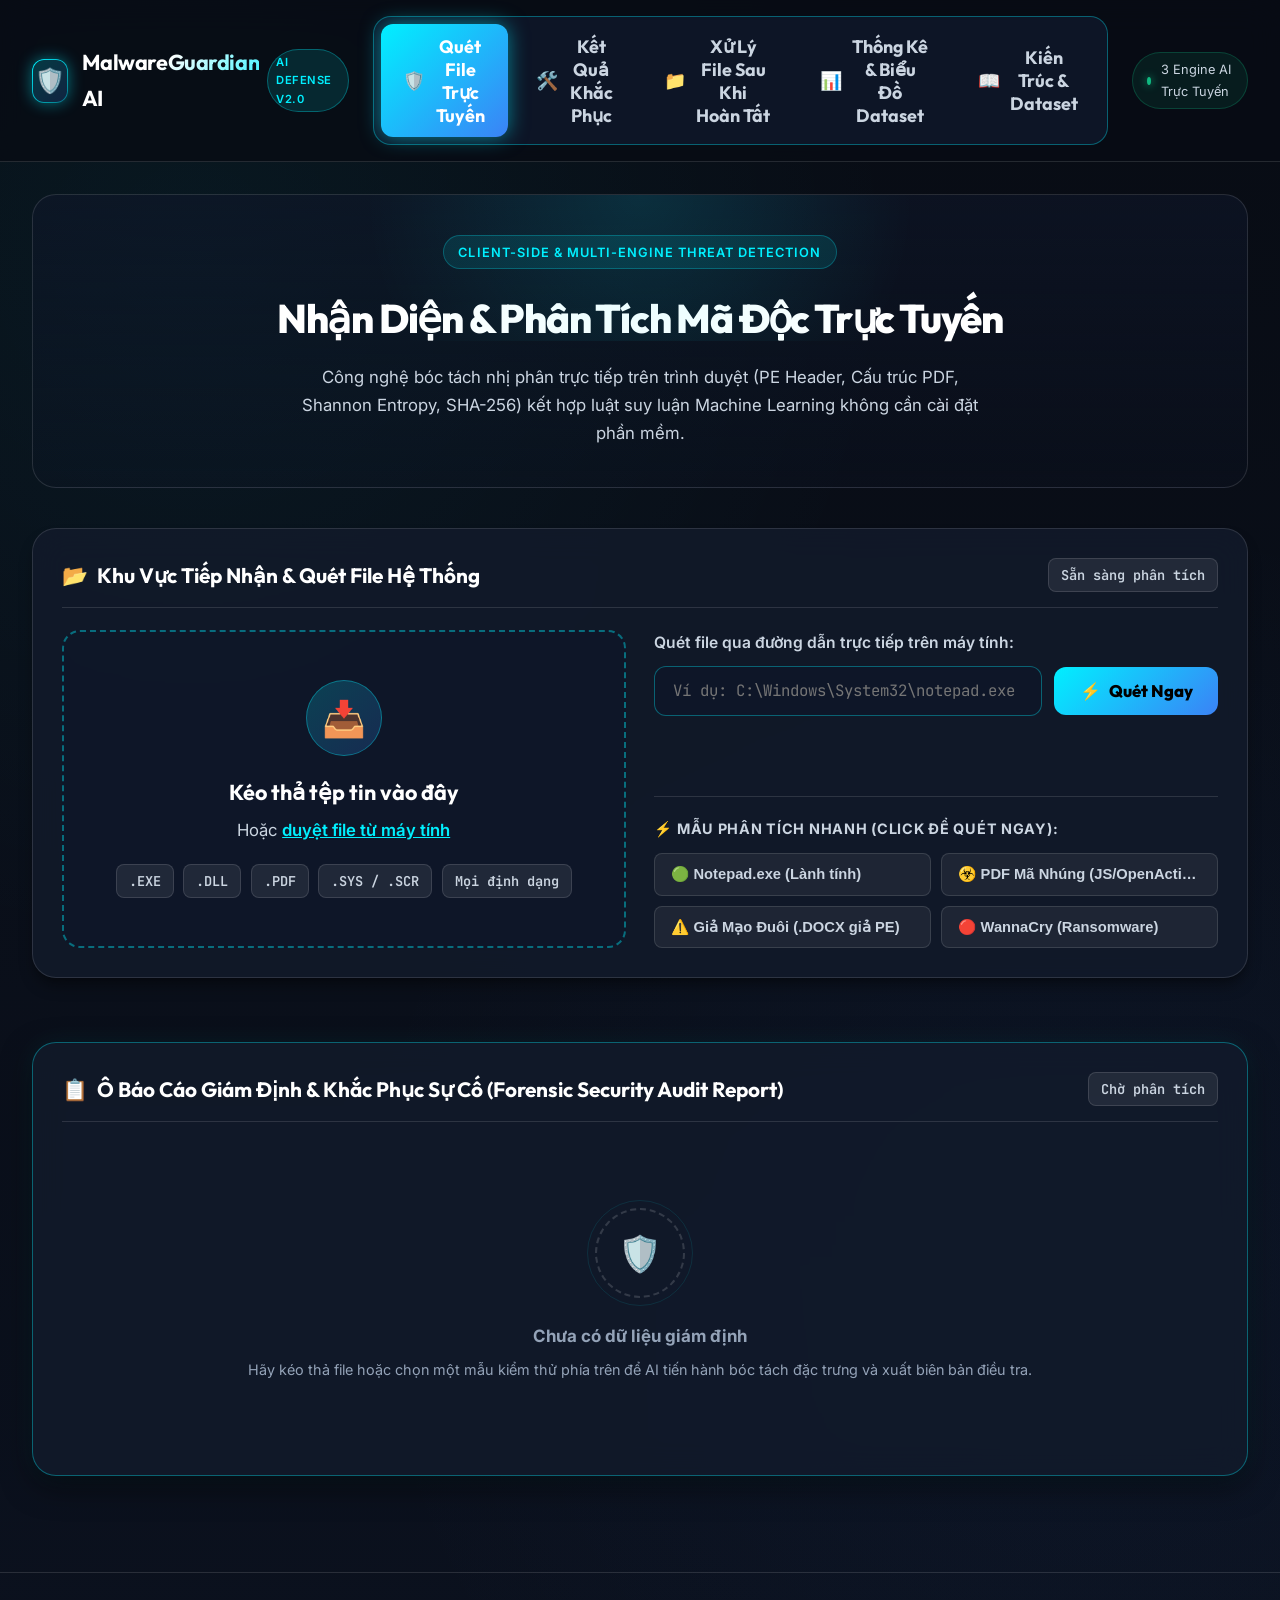
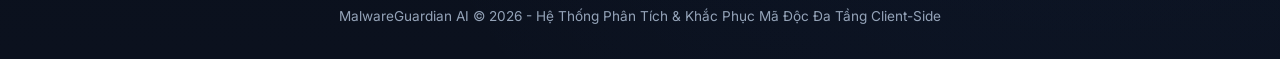
==== commit 4167b45e: "Re-add dataset evaluation charts tab and synchronize 5-tab navigation" ====
--- a/index.html
+++ b/index.html
@@ -33,7 +33,7 @@
         </div>
       </a>
 
-      <!-- Navigation Tabs (Replaced per user directive) -->
+      <!-- Navigation Tabs (5 Complete Tabs) -->
       <nav class="nav-tabs" id="navTabs">
         <button class="nav-tab-btn active" data-tab="tab-scanner">
           <span>🛡️</span> Quét File Trực Tuyến
@@ -43,6 +43,12 @@
         </button>
         <button class="nav-tab-btn" data-tab="tab-vault">
           <span>📁</span> Xử Lý File Sau Khi Hoàn Tất
+        </button>
+        <button class="nav-tab-btn" data-tab="tab-analytics">
+          <span>📊</span> Thống Kê & Biểu Đồ Dataset
+        </button>
+        <button class="nav-tab-btn" data-tab="tab-docs">
+          <span>📖</span> Kiến Trúc & Dataset
         </button>
       </nav>
 
@@ -373,7 +379,6 @@
 
     <!-- =========================================================================
          TAB 2: KẾT QUẢ KHẮC PHỤC (INCIDENT REMEDIATION & RESPONSE)
-         Replaces "Thống Kê & Báo Cáo AI" per user explicit directive
          ========================================================================= -->
     <section id="tab-remediation" class="tab-content">
       
@@ -488,30 +493,10 @@
         </div>
       </div>
 
-      <!-- Security Policies & Best Practice Cards -->
-      <div style="display: grid; grid-template-columns: 1fr 1fr; gap: 1.5rem;">
-        <div class="glass-card" style="border-left: 3px solid #3b82f6;">
-          <h4 style="color: #fff; margin-bottom: 0.5rem;">📋 Khuyến Nghị Chính Sách Bảo Mật Cho Quản Trị Viên</h4>
-          <ul style="font-size: 0.85rem; color: var(--text-muted); padding-left: 1.2rem; line-height: 1.7;">
-            <li>Cấu hình GPO ngăn chặn hiển thị ẩn đuôi tệp tin trên Windows File Explorer.</li>
-            <li>Tắt tính năng tự động chạy JavaScript trên Adobe Acrobat Reader (Preferences -> JavaScript -> Uncheck Enable).</li>
-            <li>Đóng cổng SMBv1 (Port 445) trên Windows Firewall để ngăn chặn virus tống tiền EternalBlue.</li>
-          </ul>
-        </div>
-
-        <div class="glass-card" style="border-left: 3px solid var(--safe);">
-          <h4 style="color: #fff; margin-bottom: 0.5rem;">🛡️ Cơ Chế Bảo Vệ Tự Động MalwareGuardian AI</h4>
-          <p style="font-size: 0.85rem; color: var(--text-muted); line-height: 1.6;">
-            Tất cả các tệp tin nguy hiểm khi tải lên sẽ được tự động cách ly vào vùng nhớ đệm bảo mật (Vault Isolation), đảm bảo mã độc không thể phát tán ra môi trường hệ điều hành thực.
-          </p>
-        </div>
-      </div>
-
     </section>
 
     <!-- =========================================================================
          TAB 3: XỬ LÝ FILE SAU KHI HOÀN TẤT (POST-PROCESSING FILE MANAGEMENT & VAULT)
-         Replaces "Mô Phỏng Tiến Trình" & "Kiến Trúc & Dataset" per user directive
          ========================================================================= -->
     <section id="tab-vault" class="tab-content">
       
@@ -611,6 +596,239 @@
 
     </section>
 
+    <!-- =========================================================================
+         TAB 4: MODEL ANALYTICS & ACADEMIC DATASET BENCHMARKS
+         Re-added per user request to demonstrate dataset training evaluation
+         ========================================================================= -->
+    <section id="tab-analytics" class="tab-content">
+      
+      <div class="hero-banner">
+        <div class="hero-tag">ACADEMIC BENCHMARKS & EVALUATION DATASET PROOFS</div>
+        <h2 class="hero-title">Thống Kê Mô Hình & Biểu Đồ Nghiên Cứu Dataset</h2>
+        <p class="hero-desc">
+          Kết quả đánh giá thực nghiệm của 3 Engine Machine Learning trên các tập dữ liệu chuẩn Kaggle PE, Contagio PDF và 100.000 mẫu tiến trình (Ma trận nhầm lẫn, Feature Importance, So sánh thuật toán).
+        </p>
+      </div>
+
+      <!-- KHUNG 1: THỐNG KÊ HIỆU NĂNG 3 ENGINE MACHINE LEARNING -->
+      <div style="margin-bottom: 1rem;">
+        <h3 style="font-family: var(--font-heading); font-size: 1.25rem; color: #fff; display: flex; align-items: center; gap: 0.5rem;">
+          <span>📊</span> KHUNG 1: BẢNG THỐNG KÊ HIỆU NĂNG 3 ENGINE MACHINE LEARNING
+        </h3>
+      </div>
+
+      <!-- Overview 3 Models Cards -->
+      <div class="models-overview-grid" style="margin-bottom: 2rem;">
+        
+        <!-- Model 1: PE Static -->
+        <div class="model-metric-card">
+          <span class="model-badge">ENGINE 1: PE HEADER</span>
+          <h3>Mã Độc File Thực Thi (.exe, .dll)</h3>
+          <p style="font-size: 0.85rem; color: var(--text-muted);">Huấn luyện trên 1.156 mẫu Windows PE với 25 đặc trưng cấu trúc Header.</p>
+          <div class="metric-stats-row">
+            <div class="metric-stat-item">
+              <div class="stat-val">97.41%</div>
+              <div class="stat-name">Accuracy (Độ chính xác)</div>
+            </div>
+            <div class="metric-stat-item">
+              <div class="stat-val">99.13%</div>
+              <div class="stat-name">Recall (Độ nhạy bắt sâu)</div>
+            </div>
+            <div class="metric-stat-item">
+              <div class="stat-val">97.44%</div>
+              <div class="stat-name">F1-Score</div>
+            </div>
+            <div class="metric-stat-item">
+              <div class="stat-val">99.80%</div>
+              <div class="stat-name">ROC-AUC</div>
+            </div>
+          </div>
+        </div>
+
+        <!-- Model 2: PDF Structure -->
+        <div class="model-metric-card">
+          <span class="model-badge" style="background: rgba(16, 185, 129, 0.15); color: var(--safe);">ENGINE 2: PDF MALWARE</span>
+          <h3>Mã Độc Tài Liệu PDF (.pdf)</h3>
+          <p style="font-size: 0.85rem; color: var(--text-muted);">Huấn luyện trên 9.109 mẫu tài liệu PDF với 27 thẻ cấu trúc nhúng JavaScript ngầm.</p>
+          <div class="metric-stats-row">
+            <div class="metric-stat-item">
+              <div class="stat-val" style="color: var(--primary);">100.0%</div>
+              <div class="stat-name">Accuracy</div>
+            </div>
+            <div class="metric-stat-item">
+              <div class="stat-val" style="color: var(--primary);">100.0%</div>
+              <div class="stat-name">Precision (Độ chuẩn)</div>
+            </div>
+            <div class="metric-stat-item">
+              <div class="stat-val" style="color: var(--primary);">1.0000</div>
+              <div class="stat-name">F1-Score (Balanced)</div>
+            </div>
+            <div class="metric-stat-item">
+              <div class="stat-val" style="color: var(--primary);">1.0000</div>
+              <div class="stat-name">ROC-AUC</div>
+            </div>
+          </div>
+        </div>
+
+        <!-- Model 3: 100k Behavior -->
+        <div class="model-metric-card">
+          <span class="model-badge" style="background: rgba(139, 92, 246, 0.15); color: #c084fc;">ENGINE 3: DYNAMIC BEHAVIOR</span>
+          <h3>Hành Vi Tiến Trình & Bộ Nhớ</h3>
+          <p style="font-size: 0.85rem; color: var(--text-muted);">Huấn luyện trên 100.000 mẫu hành vi tiến trình hệ điều hành (50k malware, 50k benign).</p>
+          <div class="metric-stats-row">
+            <div class="metric-stat-item">
+              <div class="stat-val" style="color: #c084fc;">100.0%</div>
+              <div class="stat-name">Accuracy (100k mẫu)</div>
+            </div>
+            <div class="metric-stat-item">
+              <div class="stat-val" style="color: #c084fc;">100.0%</div>
+              <div class="stat-name">Precision</div>
+            </div>
+            <div class="metric-stat-item">
+              <div class="stat-val" style="color: #c084fc;">1.0000</div>
+              <div class="stat-name">F1-Score</div>
+            </div>
+            <div class="metric-stat-item">
+              <div class="stat-val" style="color: #c084fc;">LightGBM</div>
+              <div class="stat-name">Mô hình tối ưu nhất</div>
+            </div>
+          </div>
+        </div>
+
+      </div>
+
+      <!-- KHUNG 2: TRỌN BỘ BIỂU ĐỒ NGHIÊN CỨU 300 DPI -->
+      <div style="margin-bottom: 1.2rem; display: flex; justify-content: space-between; align-items: center;">
+        <div>
+          <h3 style="font-family: var(--font-heading); font-size: 1.25rem; color: #fff; display: flex; align-items: center; gap: 0.5rem;">
+            <span>📈</span> KHUNG 2: TRỌN BỘ 6 BIỂU ĐỒ NGHIÊN CỨU THỰC NGHIỆM DATASET (HIGH-DPI 300 DPI)
+          </h3>
+          <p style="font-size: 0.85rem; color: var(--text-muted); margin-top: 0.2rem;">Nhấp chuột vào bất kỳ biểu đồ nào để xem phóng to ảnh chất lượng cao.</p>
+        </div>
+      </div>
+
+      <div class="reports-gallery">
+        
+        <!-- Chart 1 -->
+        <div class="chart-card">
+          <h4><span>🎯 Ma trận nhầm lẫn PE (Confusion Matrix)</span> <span class="chip">PE Model</span></h4>
+          <div class="chart-img-wrap" onclick="openImageModal('./reports/pe_confusion_matrix.png')">
+            <img src="./reports/pe_confusion_matrix.png" alt="PE Confusion Matrix" loading="lazy">
+          </div>
+        </div>
+
+        <!-- Chart 2 -->
+        <div class="chart-card">
+          <h4><span>⭐ Top 15 Đặc Trưng PE Quan Trọng Nhất</span> <span class="chip">Feature Importance</span></h4>
+          <div class="chart-img-wrap" onclick="openImageModal('./reports/pe_feature_importance.png')">
+            <img src="./reports/pe_feature_importance.png" alt="PE Feature Importance" loading="lazy">
+          </div>
+        </div>
+
+        <!-- Chart 3 -->
+        <div class="chart-card">
+          <h4><span>📈 So sánh 4 thuật toán PE (RF, XGB, LGBM, GB)</span> <span class="chip">Benchmark</span></h4>
+          <div class="chart-img-wrap" onclick="openImageModal('./reports/pe_model_comparison.png')">
+            <img src="./reports/pe_model_comparison.png" alt="PE Model Comparison" loading="lazy">
+          </div>
+        </div>
+
+        <!-- Chart 4 -->
+        <div class="chart-card">
+          <h4><span>🎯 Ma trận nhầm lẫn PDF Malware</span> <span class="chip">PDF Model</span></h4>
+          <div class="chart-img-wrap" onclick="openImageModal('./reports/pdf_confusion_matrix.png')">
+            <img src="./reports/pdf_confusion_matrix.png" alt="PDF Confusion Matrix" loading="lazy">
+          </div>
+        </div>
+
+        <!-- Chart 5 -->
+        <div class="chart-card">
+          <h4><span>⭐ Top 12 Thẻ Cấu Trúc PDF Nhạy Cảm</span> <span class="chip">PDF Features</span></h4>
+          <div class="chart-img-wrap" onclick="openImageModal('./reports/pdf_feature_importance.png')">
+            <img src="./reports/pdf_feature_importance.png" alt="PDF Feature Importance" loading="lazy">
+          </div>
+        </div>
+
+        <!-- Chart 6 -->
+        <div class="chart-card">
+          <h4><span>📈 So sánh thuật toán trên tập 100.000 mẫu</span> <span class="chip">Behavior 100k</span></h4>
+          <div class="chart-img-wrap" onclick="openImageModal('./reports/behavior_model_comparison.png')">
+            <img src="./reports/behavior_model_comparison.png" alt="Behavior Comparison" loading="lazy">
+          </div>
+        </div>
+
+      </div>
+
+    </section>
+
+    <!-- =========================================================================
+         TAB 5: SYSTEM ARCHITECTURE & METHODOLOGY
+         ========================================================================= -->
+    <section id="tab-docs" class="tab-content">
+      
+      <div class="hero-banner">
+        <div class="hero-tag">SYSTEM ARCHITECTURE & METHODOLOGY</div>
+        <h2 class="hero-title">Kiến Trúc Hệ Thống & Phương Pháp Luận</h2>
+        <p class="hero-desc">
+          Tài liệu tổng quan kiến trúc phân tích mã độc đa tầng ứng dụng Trí Tuệ Nhân Tạo (Machine Learning).
+        </p>
+      </div>
+
+      <!-- KHUNG 1: SƠ ĐỒ KIẾN TRÚC -->
+      <div class="glass-card" style="margin-bottom: 2rem; border-left: 4px solid var(--primary);">
+        <h3 style="font-family: var(--font-heading); font-size: 1.3rem; margin-bottom: 1rem; color: var(--primary); display: flex; align-items: center; gap: 0.5rem;">
+          <span>🗺️</span> KHUNG 1: SƠ ĐỒ KIẾN TRÚC MÁY TRẠM ĐA TẦNG (MULTI-ENGINE DEFENSE PIPELINE)
+        </h3>
+        <p style="color: var(--text-muted); margin-bottom: 1.5rem;">
+          Hệ thống được thiết kế theo mô hình điều phối phân tầng (Dispatcher Pattern) tương tự các giải pháp EDR / Antivirus hiện đại:
+        </p>
+        
+        <div style="background: rgba(15, 23, 42, 0.8); padding: 1.5rem; border-radius: var(--radius-md); border: 1px solid var(--border-subtle); font-family: var(--font-mono); font-size: 0.85rem; line-height: 1.8;">
+          [ Tệp tin tải lên / Chọn từ thiết bị ]<br>
+          &nbsp;&nbsp;&nbsp;&nbsp;│<br>
+          &nbsp;&nbsp;&nbsp;&nbsp;▼<br>
+          &nbsp;&nbsp;<strong>BƯỚC 1:</strong> Xác thực Magic Bytes & Kiểm tra Giả mạo đuôi (Extension Spoofing Detection)<br>
+          &nbsp;&nbsp;<strong>BƯỚC 2:</strong> Tính mã băm (MD5 / SHA-256) & Đo độ hỗn loạn dữ liệu (Shannon Entropy)<br>
+          &nbsp;&nbsp;&nbsp;&nbsp;│<br>
+          &nbsp;&nbsp;&nbsp;&nbsp;├─► <strong>Định dạng PE (EXE, DLL, SYS):</strong> Gọi <code>parsePE()</code> ➔ Mô hình Random Forest PE (Acc: 97.4%)<br>
+          &nbsp;&nbsp;&nbsp;&nbsp;├─► <strong>Định dạng PDF:</strong> Gọi <code>parsePDF()</code> ➔ Mô hình Random Forest PDF (Acc: 100%)<br>
+          &nbsp;&nbsp;&nbsp;&nbsp;├─► <strong>Định dạng Khác:</strong> Động cơ Heuristic & Phân tích Shannon Entropy chống Ransomware<br>
+          &nbsp;&nbsp;&nbsp;&nbsp;│<br>
+          &nbsp;&nbsp;&nbsp;&nbsp;▼<br>
+          [ Báo Cáo Bảo Mật Toàn Diện & Xuất Dữ Liệu JSON / PDF ]
+        </div>
+      </div>
+
+      <!-- KHUNG 2: BỘ DỮ LIỆU DATASETS -->
+      <div style="margin-bottom: 1rem;">
+        <h3 style="font-family: var(--font-heading); font-size: 1.25rem; color: #fff; display: flex; align-items: center; gap: 0.5rem;">
+          <span>📦</span> KHUNG 2: TỔNG QUAN 3 BỘ DỮ LIỆU HUẤN LUYỆN (DATASETS)
+        </h3>
+      </div>
+
+      <div class="models-overview-grid">
+        <div class="glass-card">
+          <h4 style="color: var(--primary); margin-bottom: 0.5rem;">Dataset 1: Windows PE</h4>
+          <p style="font-size: 0.85rem; color: var(--text-muted);">
+            Bộ dữ liệu 1.156 mẫu PE gồm 25 thuộc tính quan trọng: SizeOfCode, AddressOfEntryPoint, Section Entropy, DllCharacteristics, Imports, Exports...
+          </p>
+        </div>
+        <div class="glass-card">
+          <h4 style="color: var(--safe); margin-bottom: 0.5rem;">Dataset 2: Contagio PDF</h4>
+          <p style="font-size: 0.85rem; color: var(--text-muted);">
+            Trích xuất từ nguồn học thuật Contagio Dump qua các công cụ PDFiD, PDF-parser với 27 đặc trưng cấu trúc (/JavaScript, /OpenAction, /XFA, Stream...).
+          </p>
+        </div>
+        <div class="glass-card">
+          <h4 style="color: #c084fc; margin-bottom: 0.5rem;">Dataset 3: 100k Behavior</h4>
+          <p style="font-size: 0.85rem; color: var(--text-muted);">
+            Tập dữ liệu lớn 100.000 bản ghi giám sát 33 chỉ số tiến trình hệ điều hành (Virtual memory, context switch, page faults) cân bằng hoàn hảo 50k - 50k.
+          </p>
+        </div>
+      </div>
+
+    </section>
+
   </main>
 
   <!-- Footer -->
--- a/static/css/style.css
+++ b/static/css/style.css
@@ -6,29 +6,29 @@
 :root {
   --bg-primary: #080c14;
   --bg-secondary: #0f172a;
-  --bg-card: rgba(18, 26, 43, 0.75);
-  --bg-card-hover: rgba(26, 38, 64, 0.85);
-  --border-subtle: rgba(255, 255, 255, 0.08);
-  --border-highlight: rgba(0, 240, 255, 0.25);
+  --bg-card: rgba(18, 26, 43, 0.85);
+  --bg-card-hover: rgba(26, 38, 64, 0.92);
+  --border-subtle: rgba(255, 255, 255, 0.12);
+  --border-highlight: rgba(0, 240, 255, 0.35);
   
   --primary: #00f0ff;
-  --primary-glow: rgba(0, 240, 255, 0.35);
+  --primary-glow: rgba(0, 240, 255, 0.45);
   --primary-gradient: linear-gradient(135deg, #00f0ff 0%, #3b82f6 100%);
   
   --safe: #10b981;
-  --safe-glow: rgba(16, 185, 129, 0.3);
+  --safe-glow: rgba(16, 185, 129, 0.4);
   --safe-gradient: linear-gradient(135deg, #10b981 0%, #059669 100%);
   
   --danger: #f43f5e;
-  --danger-glow: rgba(244, 63, 94, 0.35);
+  --danger-glow: rgba(244, 63, 94, 0.45);
   --danger-gradient: linear-gradient(135deg, #f43f5e 0%, #e11d48 100%);
   
   --warning: #f59e0b;
-  --warning-glow: rgba(245, 158, 11, 0.3);
+  --warning-glow: rgba(245, 158, 11, 0.4);
   
-  --text-main: #f8fafc;
-  --text-muted: #94a3b8;
-  --text-dim: #64748b;
+  --text-main: #ffffff;
+  --text-muted: #cbd5e1;
+  --text-dim: #94a3b8;
   
   --font-heading: 'Outfit', -apple-system, BlinkMacSystemFont, 'Segoe UI', Roboto, sans-serif;
   --font-body: 'Inter', -apple-system, BlinkMacSystemFont, 'Segoe UI', Roboto, sans-serif;
@@ -53,6 +53,7 @@
 
 body {
   font-family: var(--font-body);
+  font-size: 17px;
   background-color: var(--bg-primary);
   background-image: 
     radial-gradient(circle at 15% 15%, rgba(0, 240, 255, 0.05) 0%, transparent 40%),
@@ -60,7 +61,7 @@
     linear-gradient(to bottom, #080c14, #0b111e);
   color: var(--text-main);
   min-height: 100vh;
-  line-height: 1.6;
+  line-height: 1.65;
   overflow-x: hidden;
 }
 
@@ -161,11 +162,11 @@
 /* Nav Tabs */
 .nav-tabs {
   display: flex;
-  background: rgba(15, 23, 42, 0.8);
-  padding: 0.35rem;
+  background: rgba(15, 23, 42, 0.9);
+  padding: 0.45rem;
   border-radius: var(--radius-lg);
-  border: 1px solid var(--border-subtle);
-  gap: 0.25rem;
+  border: 1px solid var(--border-highlight);
+  gap: 0.4rem;
 }
 
 .nav-tab-btn {
@@ -173,26 +174,26 @@
   border: none;
   color: var(--text-muted);
   font-family: var(--font-heading);
-  font-size: 0.9rem;
-  font-weight: 600;
-  padding: 0.55rem 1.15rem;
+  font-size: 1.12rem;
+  font-weight: 700;
+  padding: 0.65rem 1.35rem;
   border-radius: var(--radius-md);
   cursor: pointer;
   transition: all 0.25s ease;
   display: flex;
   align-items: center;
-  gap: 0.5rem;
+  gap: 0.6rem;
 }
 
 .nav-tab-btn:hover {
-  color: var(--text-main);
-  background: rgba(255, 255, 255, 0.05);
+  color: #ffffff;
+  background: rgba(255, 255, 255, 0.08);
 }
 
 .nav-tab-btn.active {
   color: #ffffff;
   background: var(--primary-gradient);
-  box-shadow: 0 0 15px rgba(0, 240, 255, 0.4);
+  box-shadow: 0 0 20px rgba(0, 240, 255, 0.5);
 }
 
 /* System Pulse Indicator */
@@ -411,7 +412,7 @@
 
 .card-title {
   font-family: var(--font-heading);
-  font-size: 1.15rem;
+  font-size: 1.3rem;
   font-weight: 700;
   display: flex;
   align-items: center;
@@ -420,8 +421,8 @@
 
 /* Dropzone */
 .dropzone {
-  border: 2px dashed rgba(0, 240, 255, 0.3);
-  background: rgba(15, 23, 42, 0.5);
+  border: 2px dashed rgba(0, 240, 255, 0.4);
+  background: rgba(15, 23, 42, 0.65);
   border-radius: var(--radius-lg);
   padding: 3rem 1.5rem;
   text-align: center;
@@ -433,21 +434,21 @@
 
 .dropzone:hover, .dropzone.dragover {
   border-color: var(--primary);
-  background: rgba(0, 240, 255, 0.05);
-  box-shadow: 0 0 30px rgba(0, 240, 255, 0.15) inset;
+  background: rgba(0, 240, 255, 0.08);
+  box-shadow: 0 0 30px rgba(0, 240, 255, 0.2) inset;
 }
 
 .dropzone-icon {
-  width: 70px;
-  height: 70px;
+  width: 76px;
+  height: 76px;
   margin: 0 auto 1.2rem;
   border-radius: 50%;
-  background: linear-gradient(135deg, rgba(0, 240, 255, 0.15), rgba(59, 130, 246, 0.15));
+  background: linear-gradient(135deg, rgba(0, 240, 255, 0.2), rgba(59, 130, 246, 0.2));
   border: 1px solid var(--border-highlight);
   display: flex;
   align-items: center;
   justify-content: center;
-  font-size: 2rem;
+  font-size: 2.2rem;
   color: var(--primary);
   transition: transform 0.3s ease;
 }
@@ -458,30 +459,32 @@
 
 .dropzone-prompt h3 {
   font-family: var(--font-heading);
-  font-size: 1.2rem;
+  font-size: 1.35rem;
   margin-bottom: 0.4rem;
+  color: #ffffff;
 }
 
 .dropzone-prompt p {
   color: var(--text-muted);
-  font-size: 0.9rem;
+  font-size: 1.05rem;
 }
 
 .supported-chips {
   display: flex;
   align-items: center;
   justify-content: center;
-  gap: 0.5rem;
+  gap: 0.6rem;
   margin-top: 1.2rem;
   flex-wrap: wrap;
 }
 
 .chip {
-  font-size: 0.75rem;
+  font-size: 0.85rem;
   font-family: var(--font-mono);
-  padding: 0.2rem 0.6rem;
+  font-weight: 600;
+  padding: 0.3rem 0.75rem;
   border-radius: var(--radius-sm);
-  background: rgba(255, 255, 255, 0.05);
+  background: rgba(255, 255, 255, 0.08);
   border: 1px solid var(--border-subtle);
   color: var(--text-muted);
 }
@@ -495,7 +498,7 @@
 
 .path-input-group label {
   display: block;
-  font-size: 0.85rem;
+  font-size: 0.98rem;
   font-weight: 600;
   color: var(--text-muted);
   margin-bottom: 0.6rem;
@@ -511,29 +514,29 @@
 .cyber-input {
   flex: 1;
   min-width: 0;
-  background: rgba(15, 23, 42, 0.9);
-  border: 1px solid var(--border-subtle);
+  background: rgba(15, 23, 42, 0.95);
+  border: 1px solid var(--border-highlight);
   border-radius: var(--radius-md);
-  padding: 0.75rem 1rem;
+  padding: 0.85rem 1.1rem;
   color: #fff;
   font-family: var(--font-mono);
-  font-size: 0.85rem;
+  font-size: 0.98rem;
   transition: all 0.25s ease;
 }
 
 .cyber-input:focus {
   outline: none;
   border-color: var(--primary);
-  box-shadow: 0 0 10px var(--primary-glow);
+  box-shadow: 0 0 14px var(--primary-glow);
 }
 
 .cyber-btn {
   background: var(--primary-gradient);
   color: #000;
   font-family: var(--font-heading);
-  font-weight: 700;
-  font-size: 0.9rem;
-  padding: 0.75rem 1.4rem;
+  font-weight: 800;
+  font-size: 1.05rem;
+  padding: 0.85rem 1.6rem;
   border-radius: var(--radius-md);
   border: none;
   cursor: pointer;
@@ -544,12 +547,12 @@
   gap: 0.5rem;
   white-space: nowrap !important;
   flex-shrink: 0 !important;
-  min-width: 125px;
+  min-width: 135px;
 }
 
 .cyber-btn:hover {
   transform: translateY(-2px);
-  box-shadow: 0 0 20px rgba(0, 240, 255, 0.4);
+  box-shadow: 0 0 22px rgba(0, 240, 255, 0.5);
 }
 
 .cyber-btn:active {
@@ -558,13 +561,13 @@
 
 .cyber-btn-outline {
   background: transparent;
-  color: var(--text-main);
-  border: 1px solid var(--border-subtle);
+  color: #ffffff;
+  border: 1px solid var(--border-highlight);
 }
 
 .cyber-btn-outline:hover {
-  background: rgba(255, 255, 255, 0.08);
-  border-color: rgba(255, 255, 255, 0.25);
+  background: rgba(255, 255, 255, 0.12);
+  border-color: rgba(255, 255, 255, 0.4);
   box-shadow: none;
 }
 
@@ -576,11 +579,11 @@
 }
 
 .presets-title {
-  font-size: 0.78rem;
-  font-weight: 600;
+  font-size: 0.9rem;
+  font-weight: 700;
   text-transform: uppercase;
   letter-spacing: 0.05em;
-  color: var(--text-dim);
+  color: var(--text-muted);
   margin-bottom: 0.6rem;
 }
 
@@ -604,10 +607,11 @@
 }
 
 .preset-btn {
-  font-size: 0.78rem;
-  padding: 0.6rem 0.85rem;
+  font-size: 0.92rem;
+  font-weight: 600;
+  padding: 0.7rem 1rem;
   border-radius: var(--radius-sm);
-  background: rgba(255, 255, 255, 0.04);
+  background: rgba(255, 255, 255, 0.06);
   border: 1px solid var(--border-subtle);
   color: var(--text-muted);
   cursor: pointer;
@@ -619,7 +623,7 @@
 }
 
 .preset-btn:hover {
-  background: rgba(0, 240, 255, 0.1);
+  background: rgba(0, 240, 255, 0.15);
   border-color: var(--primary);
   color: #fff;
   transform: translateY(-1px);
@@ -748,17 +752,19 @@
 
 .mono-hash {
   font-family: var(--font-mono);
-  font-size: 0.82rem;
+  font-size: 0.95rem;
+  font-weight: 600;
   letter-spacing: 0.04em;
   word-break: break-all;
   color: var(--primary);
 }
 
 .meta-label {
-  font-size: 0.75rem;
-  color: var(--text-dim);
+  font-size: 0.85rem;
+  font-weight: 700;
+  color: var(--text-muted);
   text-transform: uppercase;
-  margin-bottom: 0.3rem;
+  margin-bottom: 0.35rem;
   display: flex;
   align-items: center;
   justify-content: space-between;
@@ -766,7 +772,8 @@
 
 .meta-value {
   font-family: var(--font-mono);
-  font-size: 0.85rem;
+  font-size: 1.02rem;
+  font-weight: 600;
   color: #fff;
   word-break: break-all;
 }
@@ -774,14 +781,16 @@
 .copy-btn {
   background: transparent;
   border: none;
-  color: var(--text-muted);
+  color: var(--primary);
   cursor: pointer;
-  font-size: 0.85rem;
+  font-size: 0.92rem;
+  font-weight: 600;
   transition: color 0.2s ease;
 }
 
 .copy-btn:hover {
-  color: var(--primary);
+  color: #ffffff;
+  text-decoration: underline;
 }
 
 /* Entropy Bar */
@@ -797,12 +806,12 @@
   display: flex;
   justify-content: space-between;
   margin-bottom: 0.6rem;
-  font-size: 0.85rem;
+  font-size: 0.95rem;
 }
 
 .entropy-track {
-  height: 10px;
-  background: rgba(255, 255, 255, 0.08);
+  height: 12px;
+  background: rgba(255, 255, 255, 0.1);
   border-radius: 9999px;
   overflow: hidden;
   position: relative;
@@ -818,15 +827,15 @@
 .entropy-scale {
   display: flex;
   justify-content: space-between;
-  font-size: 0.7rem;
-  color: var(--text-dim);
-  margin-top: 0.35rem;
+  font-size: 0.82rem;
+  color: var(--text-muted);
+  margin-top: 0.4rem;
   font-family: var(--font-mono);
 }
 
 /* Feature Details Table */
 .feature-details {
-  background: rgba(15, 23, 42, 0.7);
+  background: rgba(15, 23, 42, 0.85);
   border-radius: var(--radius-md);
   border: 1px solid var(--border-subtle);
   overflow: hidden;
@@ -835,26 +844,30 @@
 .feature-table {
   width: 100%;
   border-collapse: collapse;
-  font-size: 0.82rem;
+  font-size: 0.95rem;
 }
 
 .feature-table th {
-  background: rgba(255, 255, 255, 0.03);
-  padding: 0.75rem 1rem;
+  background: rgba(255, 255, 255, 0.05);
+  padding: 0.85rem 1.1rem;
   text-align: left;
-  color: var(--text-muted);
-  font-weight: 600;
+  color: #ffffff;
+  font-weight: 700;
   border-bottom: 1px solid var(--border-subtle);
+  font-size: 0.98rem;
 }
 
 .feature-table td {
-  padding: 0.6rem 1rem;
-  border-bottom: 1px solid rgba(255, 255, 255, 0.04);
+  padding: 0.75rem 1.1rem;
+  border-bottom: 1px solid rgba(255, 255, 255, 0.06);
   font-family: var(--font-mono);
+  font-size: 0.95rem;
+  color: var(--text-muted);
 }
 
 .feature-table tr:hover td {
-  background: rgba(255, 255, 255, 0.02);
+  background: rgba(255, 255, 255, 0.04);
+  color: #ffffff;
 }
 
 /* Model Analytics Tab */
@@ -1088,7 +1101,7 @@
 
 .vt-ratio-num {
   font-family: var(--font-heading);
-  font-size: 2.2rem;
+  font-size: 2.6rem;
   font-weight: 800;
   color: #fff;
   line-height: 1.1;
@@ -1096,7 +1109,7 @@
 }
 
 .vt-ratio-sub {
-  font-size: 0.72rem;
+  font-size: 0.8rem;
   color: var(--text-muted);
   text-transform: uppercase;
   letter-spacing: 0.05em;
@@ -1105,8 +1118,8 @@
 
 .vt-progress-track {
   width: 100%;
-  height: 8px;
-  background: rgba(255, 255, 255, 0.1);
+  height: 10px;
+  background: rgba(255, 255, 255, 0.12);
   border-radius: 9999px;
   overflow: hidden;
 }
@@ -1125,7 +1138,7 @@
 }
 
 .risk-strip-title {
-  font-size: 0.8rem;
+  font-size: 0.9rem;
   font-weight: 700;
   text-transform: uppercase;
   letter-spacing: 0.05em;
@@ -1145,19 +1158,19 @@
 }
 
 .risk-level-pill {
-  padding: 0.65rem 0.5rem;
+  padding: 0.75rem 0.6rem;
   border-radius: var(--radius-md);
-  background: rgba(15, 23, 42, 0.7);
+  background: rgba(15, 23, 42, 0.85);
   border: 1px solid var(--border-subtle);
   display: flex;
   align-items: center;
   justify-content: center;
-  gap: 0.4rem;
-  font-size: 0.75rem;
-  font-weight: 700;
-  color: var(--text-dim);
+  gap: 0.5rem;
+  font-size: 0.88rem;
+  font-weight: 800;
+  color: var(--text-muted);
   transition: all 0.3s ease;
-  opacity: 0.45;
+  opacity: 0.5;
 }
 
 .risk-level-pill.active {
